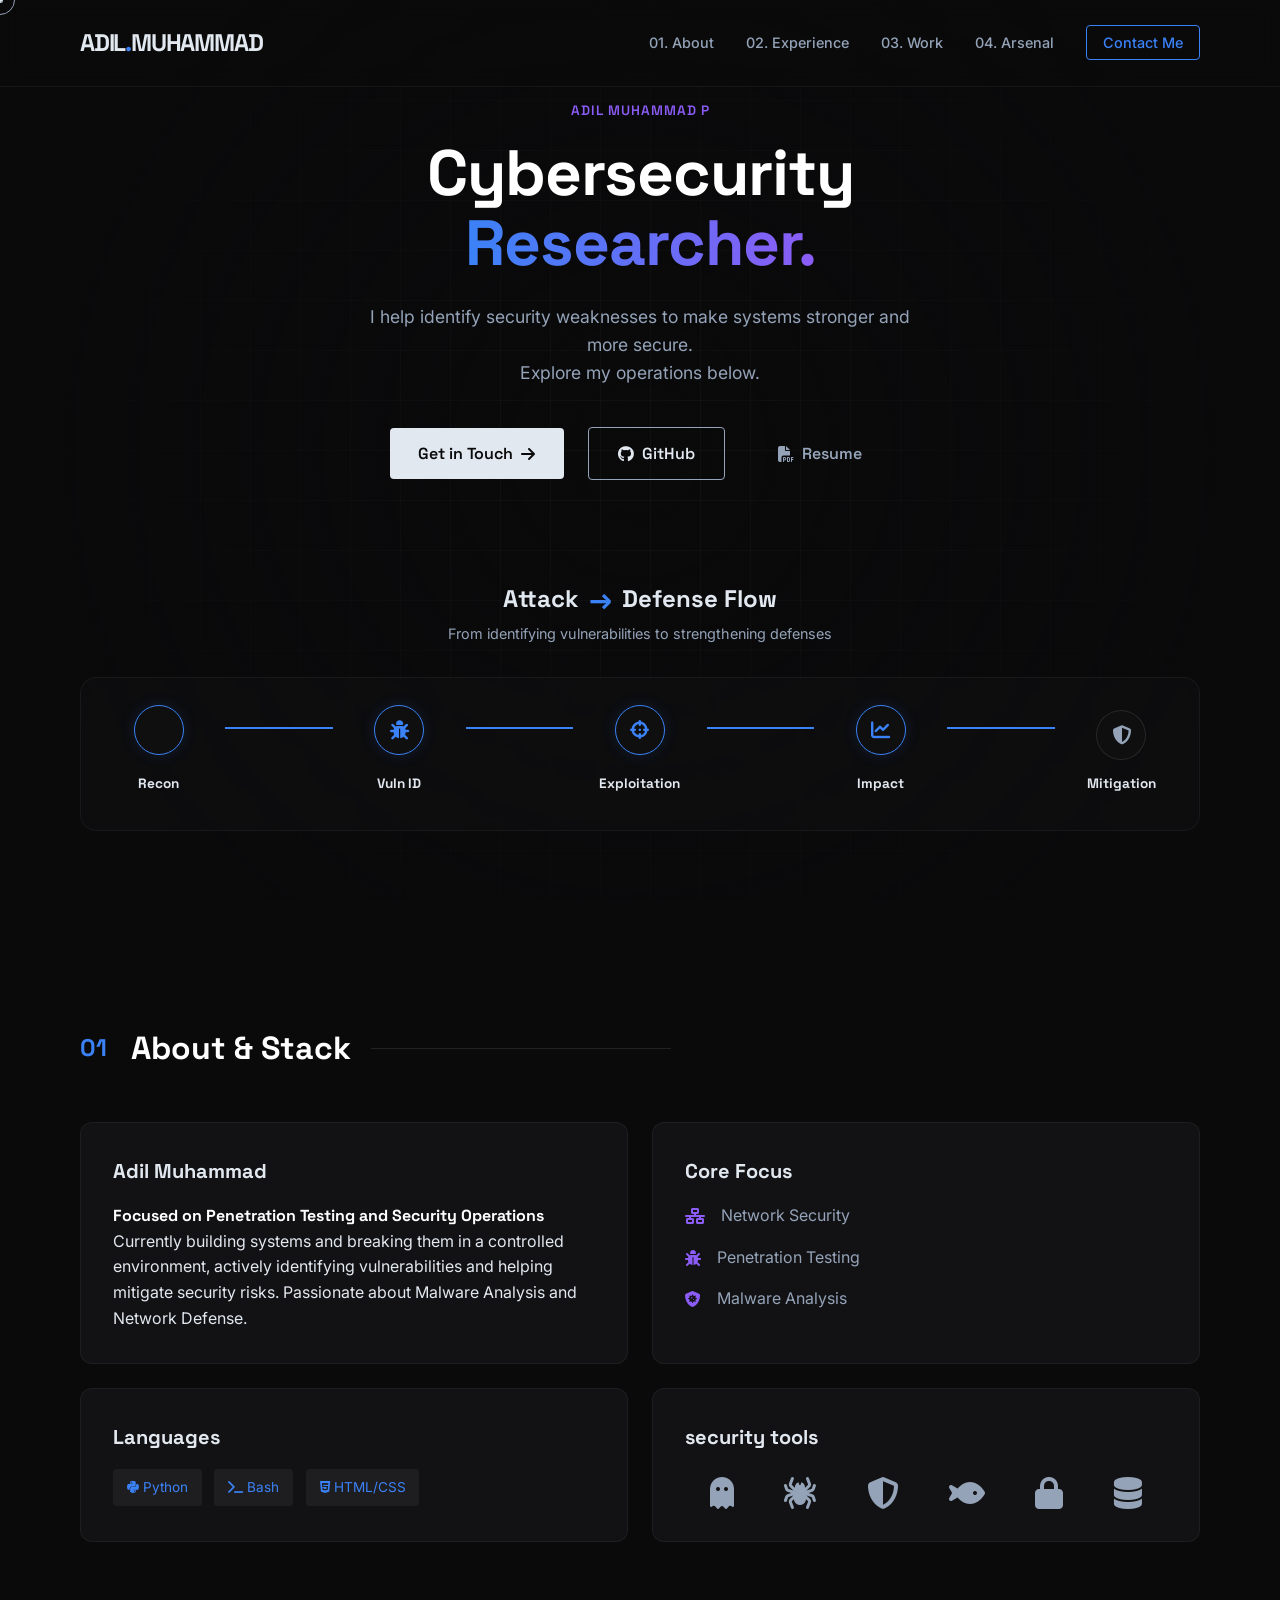
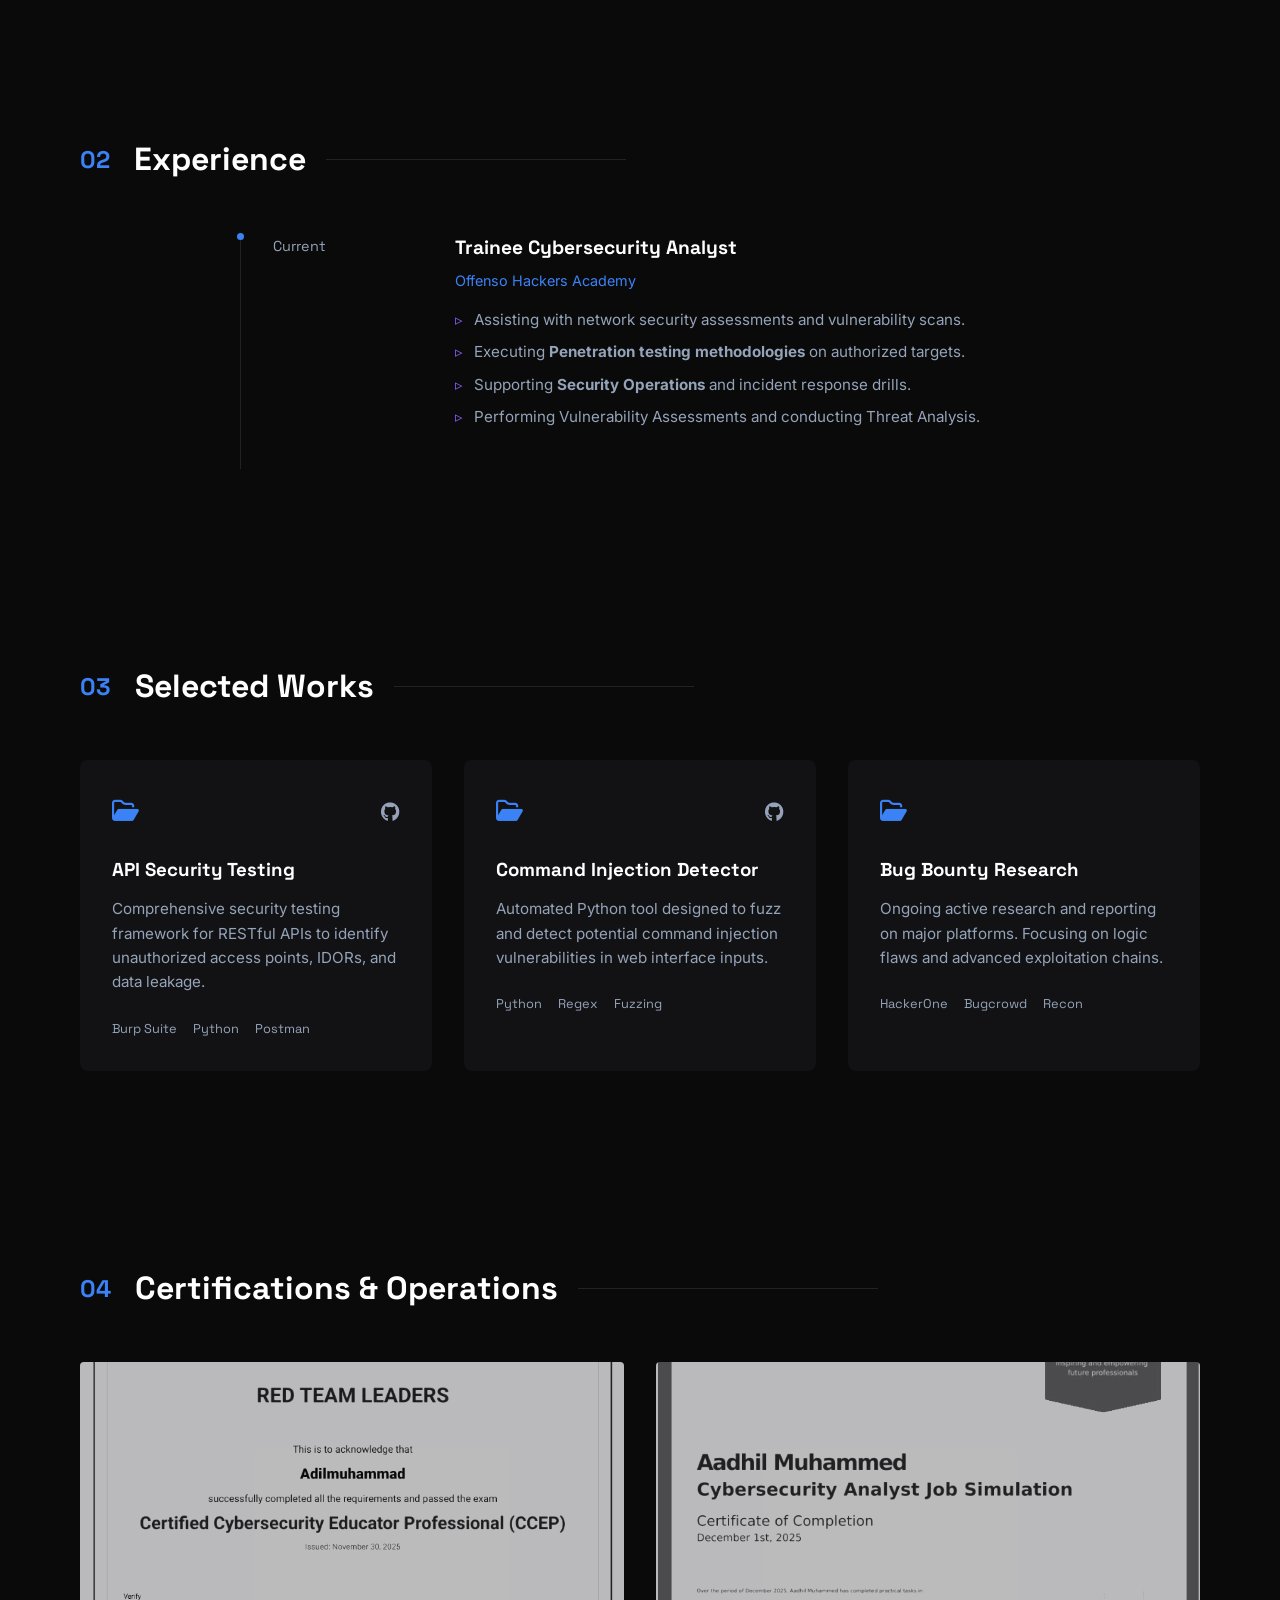
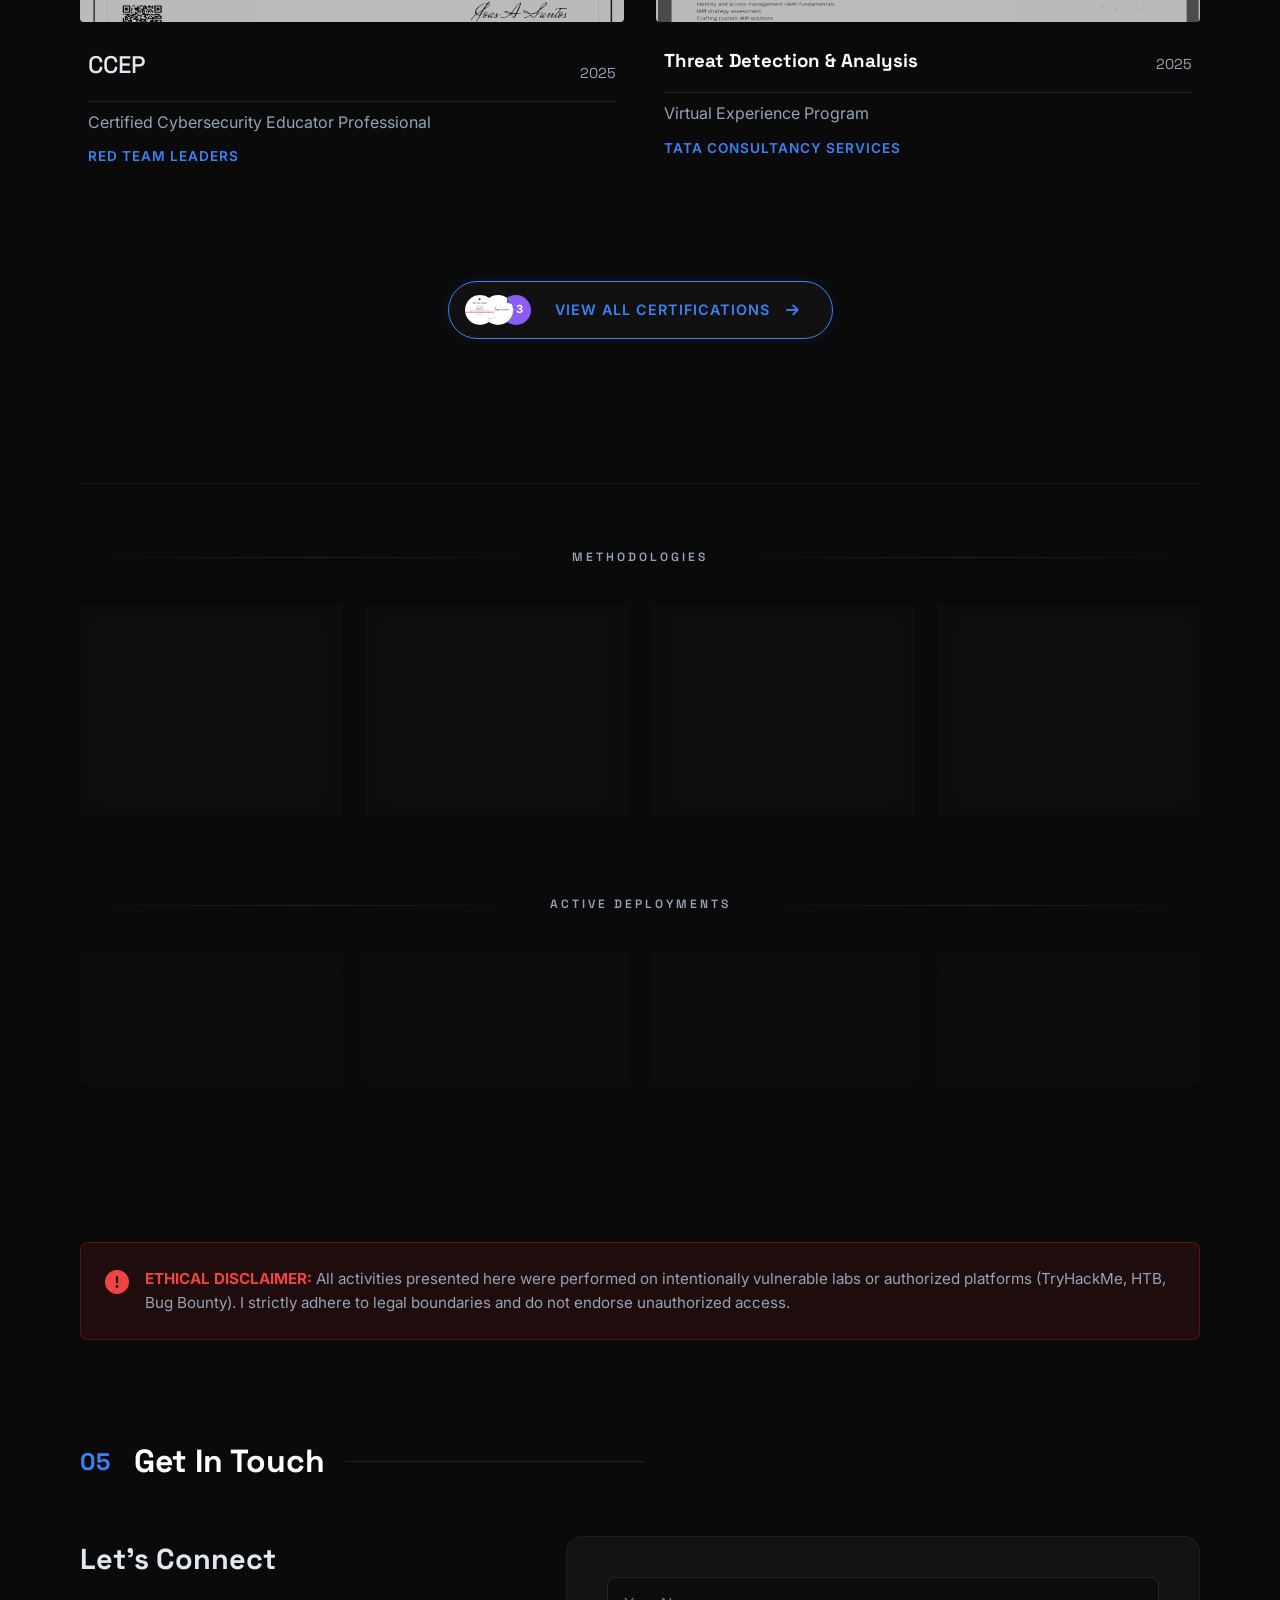
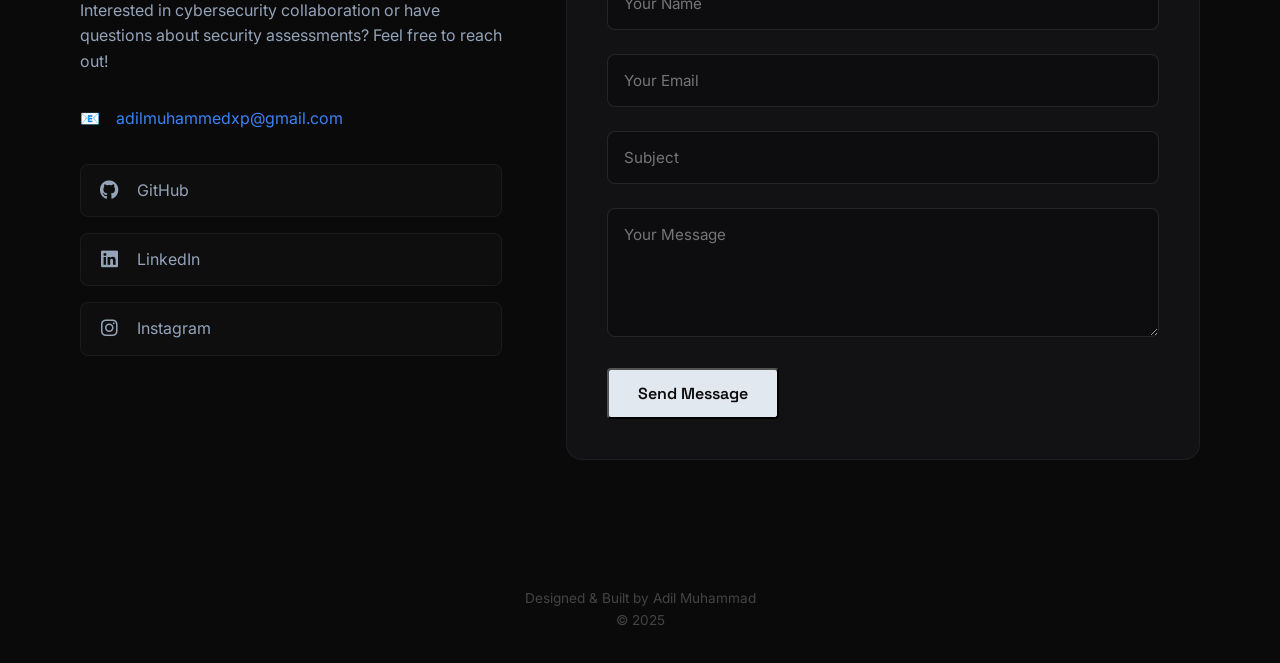
==== index.html @ 32e91048 "Add files via upload" ====
<!DOCTYPE html>
<html lang="en" class="scroll-smooth">

<head>
    <meta charset="UTF-8">
    <meta name="viewport" content="width=device-width, initial-scale=1.0">
    <title>Adil Muhammad | Security Operations</title>
    <meta name="description" content="Portfolio of Adil Muhammad - Cybersecurity Researcher & Penetration Tester">

    <!-- Fonts -->
    <link rel="preconnect" href="https://fonts.googleapis.com">
    <link rel="preconnect" href="https://fonts.gstatic.com" crossorigin>
    <link
        href="https://fonts.googleapis.com/css2?family=Inter:wght@300;400;500;600&family=Space+Grotesk:wght@400;500;600;700&display=swap"
        rel="stylesheet">
    <link rel="stylesheet" href="https://cdnjs.cloudflare.com/ajax/libs/font-awesome/6.4.0/css/all.min.css">

    <link rel="stylesheet" href="style.css">
</head>

<body>

    <!-- Custom Cursor -->
    <div class="cursor-dot" data-cursor-dot></div>
    <div class="cursor-outline" data-cursor-outline></div>

    <!-- Background Grid -->
    <div class="grid-bg"></div>
    <div class="vignette"></div>

    <!-- Navigation -->
    <nav class="navbar">
        <div class="container nav-container">
            <a href="#" class="logo">ADIL<span class="dot">.</span>MUHAMMAD</a>
            <div class="menu-toggle" id="mobile-menu">
                <span class="bar"></span>
                <span class="bar"></span>
            </div>
            <ul class="nav-menu">
                <li><a href="#about" class="nav-link">01. About</a></li>
                <li><a href="#experience" class="nav-link">02. Experience</a></li>
                <li><a href="#projects" class="nav-link">03. Work</a></li>
                <li><a href="#skills" class="nav-link">04. Arsenal</a></li>
                <li><a href="#contact" class="nav-link btn-contact">Contact Me</a></li>
            </ul>
        </div>
    </nav>

    <main>
        <!-- Hero Section -->
        <section id="hero" class="hero">
            <div class="container hero-container">
                <div class="hero-text fade-in-up">
                    <span class="accent-label">ADIL MUHAMMAD P</span>
                    <h1 class="glitch-header">Cybersecurity <br> <span class="text-gradient">Researcher.</span></h1>
                    <p class="hero-sub">
                        I help identify security weaknesses to make systems stronger and more secure. <br>
                        Explore my operations below.
                    </p>

                    <div class="cta-group">
                        <a href="#contact" class="btn btn-primary">
                            <span>Get in Touch</span>
                            <i class="fas fa-arrow-right"></i>
                        </a>
                        <a href="https://github.com/adilmhd-root" target="_blank" class="btn btn-secondary">
                            <i class="fab fa-github"></i>
                            <span>GitHub</span>
                        </a>
                        <a href="assets/Adil_Muhammad_Resume.pdf" download="Adil_Muhammad_Resume.pdf"
                            class="btn btn-ghost">
                            <i class="fas fa-file-pdf"></i>
                            <span>Resume</span>
                        </a>
                    </div>
                </div>

                <!-- Attack -> Defense Flow Visual -->
                <div class="flow-wrapper fade-in-up delay-1">
                    <div class="flow-header">
                        <h3>Attack <span class="accent-arrow">→</span> Defense Flow</h3>
                        <p>From identifying vulnerabilities to strengthening defenses</p>
                    </div>

                    <div class="attack-defense-flow">
                        <!-- Stage 1 -->
                        <div class="flow-stage" data-step="1">
                            <div class="flow-icon">
                                <i class="fas fa-radar"></i>
                            </div>
                            <div class="flow-content top">
                                <h4>Recon</h4>
                            </div>
                        </div>

                        <!-- Connector -->
                        <div class="flow-connector"></div>

                        <!-- Stage 2 -->
                        <div class="flow-stage" data-step="2">
                            <div class="flow-icon">
                                <i class="fas fa-bug"></i>
                            </div>
                            <div class="flow-content">
                                <h4>Vuln ID</h4>
                            </div>
                            <div class="flow-details">
                                <p>Mapping weaknesses & flaws</p>
                            </div>
                        </div>

                        <!-- Connector -->
                        <div class="flow-connector"></div>

                        <!-- Stage 3 -->
                        <div class="flow-stage" data-step="3">
                            <div class="flow-icon">
                                <i class="fas fa-crosshairs"></i>
                            </div>
                            <div class="flow-content top">
                                <h4>Exploitation</h4>
                            </div>
                        </div>

                        <!-- Connector -->
                        <div class="flow-connector"></div>

                        <!-- Stage 4 -->
                        <div class="flow-stage" data-step="4">
                            <div class="flow-icon">
                                <i class="fas fa-chart-line"></i>
                            </div>
                            <div class="flow-content">
                                <h4>Impact</h4>
                            </div>
                            <div class="flow-details">
                                <p>Assessing business severity</p>
                            </div>
                        </div>

                        <!-- Connector -->
                        <div class="flow-connector"></div>

                        <!-- Stage 5 -->
                        <div class="flow-stage defense-stage" data-step="5">
                            <div class="flow-icon">
                                <i class="fas fa-shield-alt"></i>
                            </div>
                            <div class="flow-content">
                                <h4>Mitigation</h4>
                            </div>
                            <div class="flow-details">
                                <p>Hardening & Patching</p>
                            </div>
                        </div>
                    </div>
                </div>
            </div>
        </section>

        <!-- Bento Grid About/Skills Hybrid -->
        <section id="about" class="section">
            <div class="container">
                <div class="section-header fade-in-up">
                    <span class="section-number">01</span>
                    <h2 class="section-title">About & Stack</h2>
                </div>

                <div class="bento-grid">
                    <!-- Profile Card -->
                    <div class="bento-card profile-card fade-in-up">
                        <h3>Adil Muhammad</h3>
                        <h4 class="big-heading">Focused on Penetration Testing and Security Operations</h4>
                        <p class="profile-text text-muted">
                            Currently building systems and breaking them in a controlled environment,
                            actively identifying vulnerabilities and helping mitigate security risks.
                            Passionate about Malware Analysis and Network Defense.
                        </p>
                    </div>

                    <!-- Core Focus -->
                    <div class="bento-card focus-card fade-in-up delay-1">
                        <h3>Core Focus</h3>
                        <div class="focus-list">
                            <div class="focus-item">
                                <i class="fas fa-network-wired"></i>
                                <span>Network Security</span>
                            </div>
                            <div class="focus-item">
                                <i class="fas fa-bug"></i>
                                <span>Penetration Testing</span>
                            </div>
                            <div class="focus-item">
                                <i class="fas fa-shield-virus"></i>
                                <span>Malware Analysis</span>
                            </div>
                        </div>
                    </div>

                    <!-- Tech Stack (Languages) -->
                    <div class="bento-card tech-card fade-in-up delay-2">
                        <h3>Languages</h3>
                        <div class="tag-cloud">
                            <span class="tag"><i class="fab fa-python"></i> Python</span>
                            <span class="tag"><i class="fas fa-terminal"></i> Bash</span>
                            <span class="tag"><i class="fab fa-html5"></i> HTML/CSS</span>
                        </div>
                    </div>

                    <!-- Tools (Badges) -->
                    <div class="bento-card tools-card fade-in-up delay-3">
                        <h3>security tools</h3>
                        <div class="tool-icons">
                            <i class="fas fa-ghost" title="Burp Suite"></i>
                            <i class="fas fa-spider" title="Nmap"></i>
                            <i class="fas fa-shield-alt" title="Nessus"></i>
                            <i class="fas fa-fish" title="Wireshark"></i>
                            <i class="fas fa-lock" title="John the Ripper"></i>
                            <i class="fas fa-database" title="SQLMap"></i>
                        </div>
                    </div>
                </div>
            </div>
        </section>

        <!-- Experience -->
        <section id="experience" class="section">
            <div class="container">
                <div class="section-header fade-in-up">
                    <span class="section-number">02</span>
                    <h2 class="section-title">Experience</h2>
                </div>

                <div class="experience-list">
                    <div class="exp-item fade-in-up">
                        <div class="exp-left">
                            <span class="exp-date">Current</span>
                        </div>
                        <div class="exp-content">
                            <h3>Trainee Cybersecurity Analyst</h3>
                            <span class="exp-company">Offenso Hackers Academy</span>
                            <ul class="exp-details">
                                <li>Assisting with network security assessments and vulnerability scans.</li>
                                <li>Executing <strong>Penetration testing methodologies</strong> on authorized targets.
                                </li>
                                <li>Supporting <strong>Security Operations</strong> and incident response drills.</li>
                                <li>Performing Vulnerability Assessments and conducting Threat Analysis.</li>
                            </ul>
                        </div>
                    </div>
                </div>
            </div>
        </section>

        <!-- Projects -->
        <section id="projects" class="section">
            <div class="container">
                <div class="section-header fade-in-up">
                    <span class="section-number">03</span>
                    <h2 class="section-title">Selected Works</h2>
                </div>

                <div class="project-grid">
                    <!-- Project 1 -->
                    <div class="project-card fade-in-up">
                        <div class="project-top">
                            <div class="folder-icon"><i class="far fa-folder-open"></i></div>
                            <div class="project-links">
                                <a href="https://github.com/adilmhd-root" target="_blank"><i
                                        class="fab fa-github"></i></a>
                            </div>
                        </div>
                        <h3>API Security Testing</h3>
                        <p>Comprehensive security testing framework for RESTful APIs to identify unauthorized access
                            points, IDORs, and data leakage.</p>
                        <div class="project-tags">
                            <span>Burp Suite</span>
                            <span>Python</span>
                            <span>Postman</span>
                        </div>
                    </div>

                    <!-- Project 2 -->
                    <div class="project-card fade-in-up delay-1">
                        <div class="project-top">
                            <div class="folder-icon"><i class="far fa-folder-open"></i></div>
                            <div class="project-links">
                                <a href="https://github.com/adilmhd-root" target="_blank"><i
                                        class="fab fa-github"></i></a>
                            </div>
                        </div>
                        <h3>Command Injection Detector</h3>
                        <p>Automated Python tool designed to fuzz and detect potential command injection vulnerabilities
                            in web interface inputs.</p>
                        <div class="project-tags">
                            <span>Python</span>
                            <span>Regex</span>
                            <span>Fuzzing</span>
                        </div>
                    </div>

                    <!-- Project 3 -->
                    <div class="project-card fade-in-up delay-2">
                        <div class="project-top">
                            <div class="folder-icon"><i class="far fa-folder-open"></i></div>
                        </div>
                        <h3>Bug Bounty Research</h3>
                        <p>Ongoing active research and reporting on major platforms. Focusing on logic flaws and
                            advanced exploitation chains.</p>
                        <div class="project-tags">
                            <span>HackerOne</span>
                            <span>Bugcrowd</span>
                            <span>Recon</span>
                        </div>
                    </div>
                </div>
            </div>
        </section>

        <!-- Combined Methodologies & Certs Section -->
        <!-- Modern Minimalist Intel Section -->
        <section id="skills" class="section">
            <div class="container">
                <div class="section-header fade-in-up">
                    <span class="section-number">04</span>
                    <h2 class="section-title">Certifications & Operations</h2>
                </div>

                <div class="intel-minimal">

                    <!-- Certification Gallery -->
                    <div class="cert-gallery">
                        <div class="cert-item fade-in-up">
                            <div class="cert-visual">
                                <img src="assets/certifications/ccep.jpg" alt="CCEP Certification">
                                <div class="cert-overlay"></div>
                            </div>
                            <div class="cert-info">
                                <div class="cert-header">
                                    <h3 class="cert-title">CCEP</h3>
                                    <span class="cert-year">2025</span>
                                </div>
                                <p class="cert-desc">Certified Cybersecurity Educator Professional</p>
                                <span class="cert-org">Red Team Leaders</span>
                            </div>
                        </div>

                        <div class="cert-item fade-in-up delay-1">
                            <div class="cert-visual">
                                <img src="assets/certifications/tcs-analyst.jpg" alt="TCS Analyst">
                                <div class="cert-overlay"></div>
                            </div>
                            <div class="cert-info">
                                <div class="cert-header">
                                    <h3 class="card-title">Threat Detection & Analysis</h3>
                                    <span class="cert-year">2025</span>
                                </div>
                                <p class="cert-desc">Virtual Experience Program</p>
                                <span class="cert-org">Tata Consultancy Services</span>
                            </div>
                        </div>
                    </div>

                    <!-- View All Certs Action -->
                    <div class="cert-action-row fade-in-up delay-1">
                        <a href="certifications.html" class="btn-highlight with-preview">
                            <div class="cert-stack-preview">
                                <img src="assets/certifications/ccep.jpg" alt="">
                                <img src="assets/certifications/tcs-analyst.jpg" alt="">
                                <div class="stack-more">+3</div>
                            </div>
                            <span>View All Certifications</span>
                            <i class="fas fa-arrow-right"></i>
                        </a>
                    </div>

                    <!-- Methodologies & Active Deployments - New Minimalist Design -->
                    <div class="methods-deployments-wrapper fade-in-up delay-2">
                        <!-- Frameworks Section -->
                        <div class="methodologies-section">
                            <div class="section-label">
                                <span class="label-line"></span>
                                <span class="label-text">METHODOLOGIES</span>
                                <span class="label-line"></span>
                            </div>
                            <div class="frameworks-grid">
                                <div class="framework-card" data-framework="owasp">
                                    <div class="framework-icon">
                                        <i class="fas fa-shield-alt"></i>
                                    </div>
                                    <div class="framework-content">
                                        <h4>OWASP Top 10</h4>
                                        <p>Security Standards</p>
                                    </div>
                                    <div class="framework-overlay"></div>
                                </div>
                                <div class="framework-card" data-framework="ptes">
                                    <div class="framework-icon">
                                        <i class="fas fa-clipboard-check"></i>
                                    </div>
                                    <div class="framework-content">
                                        <h4>PTES Standard</h4>
                                        <p>Testing Framework</p>
                                    </div>
                                    <div class="framework-overlay"></div>
                                </div>
                                <div class="framework-card" data-framework="mitre">
                                    <div class="framework-icon">
                                        <i class="fas fa-bullseye"></i>
                                    </div>
                                    <div class="framework-content">
                                        <h4>MITRE ATT&CK</h4>
                                        <p>Threat Modeling</p>
                                    </div>
                                    <div class="framework-overlay"></div>
                                </div>
                                <div class="framework-card" data-framework="nist">
                                    <div class="framework-icon">
                                        <i class="fas fa-cog"></i>
                                    </div>
                                    <div class="framework-content">
                                        <h4>NIST</h4>
                                        <p>Security Framework</p>
                                    </div>
                                    <div class="framework-overlay"></div>
                                </div>
                            </div>
                        </div>

                        <!-- Active Deployments Section -->
                        <div class="deployments-section">
                            <div class="section-label">
                                <span class="label-line"></span>
                                <span class="label-text">ACTIVE DEPLOYMENTS</span>
                                <span class="label-line"></span>
                            </div>
                            <div class="deployments-grid">
                                <a href="https://tryhackme.com/p/adilmuhammedxp" target="_blank" class="deployment-card"
                                    data-deployment="tryhackme">
                                    <div class="deployment-icon">
                                        <i class="fas fa-fire"></i>
                                    </div>
                                    <div class="deployment-info">
                                        <h4>TryHackMe</h4>
                                        <span class="deployment-status">Active</span>
                                    </div>
                                    <div class="deployment-glow"></div>
                                </a>
                                <a href="#" class="deployment-card" data-deployment="htb">
                                    <div class="deployment-icon">
                                        <i class="fas fa-cube"></i>
                                    </div>
                                    <div class="deployment-info">
                                        <h4>HackTheBox</h4>
                                        <span class="deployment-status">Active</span>
                                    </div>
                                    <div class="deployment-glow"></div>
                                </a>
                                <a href="#" class="deployment-card" data-deployment="portswigger">
                                    <div class="deployment-icon">
                                        <i class="fas fa-shield-virus"></i>
                                    </div>
                                    <div class="deployment-info">
                                        <h4>PortSwigger</h4>
                                        <span class="deployment-status">Active</span>
                                    </div>
                                    <div class="deployment-glow"></div>
                                </a>
                                <a href="#" class="deployment-card" data-deployment="vulnhub">
                                    <div class="deployment-icon">
                                        <i class="fas fa-server"></i>
                                    </div>
                                    <div class="deployment-info">
                                        <h4>VulnHub</h4>
                                        <span class="deployment-status">Active</span>
                                    </div>
                                    <div class="deployment-glow"></div>
                                </a>
                            </div>
                        </div>
                    </div>

                </div>
            </div>
        </section>

        <!-- Disclaimer -->
        <div class="container">
            <div class="disclaimer fade-in-up">
                <i class="fas fa-exclamation-circle"></i>
                <p><strong>ETHICAL DISCLAIMER:</strong> All activities presented here were performed on intentionally
                    vulnerable labs or authorized platforms (TryHackMe, HTB, Bug Bounty). I strictly adhere to legal
                    boundaries and do not endorse unauthorized access.</p>
            </div>
        </div>

        <!-- Contact -->
        <section id="contact" class="contact section">
            <div class="container">
                <div class="section-header fade-in-up">
                    <span class="section-number">05</span>
                    <h2 class="section-title">Get In Touch</h2>
                </div>

                <div class="contact-content fade-in-up">

                    <!-- Contact Info -->
                    <div class="contact-info">
                        <h3>Let's Connect</h3>
                        <p>
                            Interested in cybersecurity collaboration or have questions
                            about security assessments? Feel free to reach out!
                        </p>

                        <div class="contact-details">
                            <div class="contact-item">
                                <span class="contact-icon">📧</span>
                                <a href="mailto:adilmuhammedxp@gmail.com">
                                    adilmuhammedxp@gmail.com
                                </a>
                            </div>
                        </div>

                        <div class="social-links">
                            <a href="https://github.com/adilmhd-root" target="_blank" class="social-link">
                                <i class="fab fa-github"></i> GitHub
                            </a>
                            <a href="https://www.linkedin.com/in/adil-muhammad-738918295/" target="_blank"
                                class="social-link">
                                <i class="fab fa-linkedin"></i> LinkedIn
                            </a>
                            <a href="https://www.instagram.com/aadhil_.mhd/" target="_blank" class="social-link">
                                <i class="fab fa-instagram"></i> Instagram
                            </a>
                        </div>
                    </div>

                    <!-- Contact Form -->
                    <div class="contact-form-container">
                        <form class="contact-form">
                            <div class="form-group">
                                <input type="text" name="name" placeholder="Your Name" required>
                            </div>

                            <div class="form-group">
                                <input type="email" name="email" placeholder="Your Email" required>
                            </div>

                            <div class="form-group">
                                <input type="text" name="subject" placeholder="Subject" required>
                            </div>

                            <div class="form-group">
                                <textarea name="message" placeholder="Your Message" rows="5" required></textarea>
                            </div>

                            <button type="submit" class="btn btn-primary">
                                Send Message
                            </button>
                        </form>
                    </div>

                </div>
            </div>
        </section>

        <footer>
            <div class="container footer-content">
                <p>Designed & Built by Adil Muhammad</p>
                <p class="copyright">&copy; 2025</p>
            </div>
        </footer>
    </main>

    <script src="script.js"></script>
</body>

</html>
---- style.css ----
/* Google Fonts */
@import url('https://fonts.googleapis.com/css2?family=Inter:wght@300;400;500;600;700&family=Space+Grotesk:wght@400;500;600;700&display=swap');

:root {
    --bg-dark: #0a0a0b;
    --bg-card: #121214;
    --text-main: #e2e8f0;
    --text-muted: #94a3b8;
    --accent-primary: #3b82f6;
    /* Modern Blue */
    --accent-secondary: #8b5cf6;
    /* Violet */
    --accent-glow: rgba(59, 130, 246, 0.15);

    --font-sans: 'Inter', sans-serif;
    --font-heading: 'Space Grotesk', sans-serif;

    --transition: all 0.25s cubic-bezier(0.645, 0.045, 0.355, 1);
}

* {
    margin: 0;
    padding: 0;
    box-sizing: border-box;
}

html {
    scroll-behavior: smooth;
    font-size: 16px;
    background-color: var(--bg-dark);
    overflow-x: hidden;
    /* Added strict overflow control */
    width: 100%;
}

body {
    font-family: var(--font-sans);
    color: var(--text-main);
    line-height: 1.6;
    overflow-x: hidden;
    width: 100%;
    position: relative;
    cursor: none;
}

/* --- Custom Cursor --- */
.cursor-dot,
.cursor-outline {
    position: fixed;
    top: 0;
    left: 0;
    transform: translate(-50%, -50%);
    border-radius: 50%;
    z-index: 9999;
    pointer-events: none;
    /* Ensure cursor doesn't trigger scroll on edge */
    will-change: transform;
}

.cursor-dot {
    width: 5px;
    height: 5px;
    background-color: var(--text-main);
}

.cursor-outline {
    width: 30px;
    height: 30px;
    border: 1px solid var(--text-muted);
    transition: width 0.2s, height 0.2s, background-color 0.2s;
}

/* Hover State for Cursor */
body.hovering .cursor-outline {
    width: 50px;
    height: 50px;
    background-color: rgba(255, 255, 255, 0.1);
    border-color: transparent;
}

/* --- Background Grid --- */
.grid-bg {
    position: fixed;
    top: 0;
    left: 0;
    width: 100%;
    /* Changed from 100vw to prevent scrollbar shift */
    height: 100%;
    /* Changed from 100vh */
    z-index: -2;
    background-size: 50px 50px;
    background-image:
        linear-gradient(to right, rgba(255, 255, 255, 0.03) 1px, transparent 1px),
        linear-gradient(to bottom, rgba(255, 255, 255, 0.03) 1px, transparent 1px);
    pointer-events: none;
}

.vignette {
    position: fixed;
    top: 0;
    left: 0;
    width: 100%;
    /* Changed from 100vw */
    height: 100%;
    /* Changed from 100vh */
    z-index: -1;
    background: radial-gradient(circle at center, transparent 0%, var(--bg-dark) 80%);
    pointer-events: none;
}

/* --- Utility Classes --- */
.container {
    width: 90%;
    max-width: 1200px;
    margin: 0 auto;
    padding: 0 1rem;
}

.section {
    padding: 6rem 0;
}

h1,
h2,
h3,
h4 {
    font-family: var(--font-heading);
    color: #fff;
}

a {
    text-decoration: none;
    color: inherit;
    transition: var(--transition);
}

ul {
    list-style: none;
}

/* --- Navbar --- */
.navbar {
    position: fixed;
    top: 0;
    width: 100%;
    padding: 1.5rem 0;
    background: rgba(10, 10, 11, 0.8);
    backdrop-filter: blur(10px);
    z-index: 100;
    border-bottom: 1px solid rgba(255, 255, 255, 0.05);
}

.nav-container {
    display: flex;
    justify-content: space-between;
    align-items: center;
}

.logo {
    font-family: var(--font-heading);
    font-weight: 700;
    font-size: 1.5rem;
    letter-spacing: -0.05em;
}

.dot {
    color: var(--accent-primary);
}

.nav-menu {
    display: flex;
    gap: 2rem;
    align-items: center;
}

.nav-link {
    font-size: 0.9rem;
    font-weight: 500;
    color: var(--text-muted);
}

.nav-link:hover {
    color: var(--accent-primary);
}

.btn-contact {
    border: 1px solid var(--accent-primary);
    color: var(--accent-primary);
    padding: 0.5rem 1rem;
    border-radius: 4px;
    transition: var(--transition);
}

.btn-contact:hover {
    background: rgba(59, 130, 246, 0.1);
}

/* --- Hero Section & Layout Fixes --- */
.hero {
    min-height: auto;
    /* Remove 100vh constraint for better fit */
    padding-bottom: 4rem;
    padding-top: 100px;
    /* Offset for header */
}

.hero-container {
    display: flex;
    /* Changed from Grid to Flex Column */
    flex-direction: column;
    align-items: center;
    /* Center content */
    gap: 4rem;
}

.accent-label {
    font-size: 0.85rem;
    color: var(--accent-secondary);
    font-family: var(--font-heading);
    font-weight: 600;
    text-transform: uppercase;
    letter-spacing: 1px;
    margin-bottom: 1rem;
    display: block;
}

.hero h1 {
    font-size: 4rem;
    line-height: 1.1;
    margin-bottom: 1.5rem;
    letter-spacing: -1px;
    text-align: center;
}

.text-gradient {
    background: linear-gradient(90deg, var(--accent-primary), var(--accent-secondary));
    -webkit-background-clip: text;
    background-clip: text;
    /* Added standard property */
    -webkit-text-fill-color: transparent;
}

.hero-text {
    text-align: center;
    /* Center Align Text */
    max-width: 800px;
    padding: 0 1rem;
    /* Added padding to prevent text touching edges on small screens */
}

.hero-sub {
    font-size: 1.1rem;
    color: var(--text-muted);
    max-width: 600px;
    margin: 0 auto 2.5rem auto;
    /* Center Align Subtext */
    text-align: center;
    padding: 0 1rem;
}

.cta-group {
    display: flex;
    align-items: center;
    gap: 1.5rem;
    flex-wrap: wrap;
    justify-content: center;
}

.btn {
    display: inline-flex;
    align-items: center;
    gap: 0.5rem;
    padding: 0.8rem 1.8rem;
    border-radius: 4px;
    font-weight: 600;
    font-size: 1rem;
    cursor: pointer;
    font-family: var(--font-heading);
}

.btn-primary {
    background: var(--text-main);
    color: var(--bg-dark);
}

.btn-primary:hover {
    background: #fff;
    transform: translateY(-2px);
    box-shadow: 0 4px 15px rgba(255, 255, 255, 0.15);
}

.btn-secondary {
    border: 1px solid var(--text-muted);
    color: var(--text-main);
}

.btn-secondary:hover {
    border-color: var(--text-main);
    background: rgba(255, 255, 255, 0.05);
}

.btn-ghost {
    color: var(--text-muted);
}

.btn-ghost:hover {
    color: var(--text-main);
}

/* --- Attack/Defense Flow Visual --- */
.flow-wrapper {
    width: 100%;
    margin-top: 2rem;
    max-width: 100%;
    /* Changed from 100vw to 100% to avoid scrollbar width issues */
    overflow-x: clip;
    /* Modern clean cut without scrollbar */
    padding-bottom: 2rem;
    /* Give space for shadow/hover effects */
}

.flow-header {
    text-align: center;
    margin-bottom: 2rem;
}

.flow-header h3 {
    font-size: 1.5rem;
    color: var(--text-main);
    display: flex;
    align-items: center;
    justify-content: center;
    gap: 10px;
}

.accent-arrow {
    color: var(--accent-primary);
    font-size: 1.8rem;
}

.flow-header p {
    color: var(--text-muted);
    font-size: 0.9rem;
}

.attack-defense-flow {
    display: flex;
    justify-content: space-between;
    align-items: flex-start;
    /* Changed from center to align tops properly */
    padding: 1.5rem 1rem;
    /* Reduced padding */
    background: rgba(18, 18, 20, 0.4);
    border: 1px solid rgba(255, 255, 255, 0.05);
    border-radius: 16px;
    backdrop-filter: blur(5px);
    position: relative;
    width: 100%;
    /* overflow-x: auto; Removed auto scroll to force fit */
    flex-wrap: nowrap;
    /* Keep on one line for desktop */
}

.flow-stage {
    display: flex;
    flex-direction: column;
    align-items: center;
    text-align: center;
    position: relative;
    padding: 0.5rem;
    /* Reduced padding */
    cursor: pointer;
    transition: var(--transition);
    min-width: 0;
    /* Allow shrinking below content size */
    flex: 1 1 0px;
    /* Distribute space evenly and allow shrink */
    overflow: visible;
    /* Show tooltips/shadows */
}

.flow-icon {
    width: 50px;
    /* Slightly smaller */
    height: 50px;
    background: #0f0f10;
    border: 1px solid rgba(255, 255, 255, 0.1);
    border-radius: 50%;
    display: flex;
    align-items: center;
    justify-content: center;
    font-size: 1.2rem;
    color: var(--text-muted);
    margin-bottom: 0.8rem;
    transition: var(--transition);
    z-index: 2;
    position: relative;
    flex-shrink: 0;
    /* Don't squash icon */
}

.flow-content {
    width: 100%;
}

.flow-content h4 {
    font-size: 0.85rem;
    /* Smaller font for better fit */
    margin-bottom: 0.2rem;
    color: var(--text-main);
    white-space: nowrap;
    /* Try to keep one line */
    overflow: hidden;
    text-overflow: ellipsis;
    /* Handle overflow gracefully */
}

.flow-tag {
    font-size: 0.7rem;
    color: var(--accent-secondary);
    text-transform: uppercase;
    letter-spacing: 0.5px;
    font-weight: 600;
    display: block;
}

.flow-details {
    position: absolute;
    top: 100%;
    /* Place directly below */
    left: 50%;
    transform: translateX(-50%);
    width: 160px;
    /* Slightly constrained width */
    background: #1a1a1f;
    padding: 0.8rem;
    border-radius: 8px;
    border: 1px solid rgba(255, 255, 255, 0.1);
    opacity: 0;
    pointer-events: none;
    transition: var(--transition);
    z-index: 10;
    box-shadow: 0 10px 20px rgba(0, 0, 0, 0.5);
    margin-top: 10px;
}

.flow-details p {
    font-size: 0.75rem;
    color: var(--text-muted);
}

/* Animations & States */
.flow-stage:hover .flow-icon,
.flow-stage.active .flow-icon {
    border-color: var(--accent-primary);
    color: var(--accent-primary);
    box-shadow: 0 0 15px var(--accent-glow);
    transform: translateY(-5px);
}

.flow-stage.defense-stage:hover .flow-icon,
.flow-stage.defense-stage.active .flow-icon {
    border-color: #22c55e;
    color: #22c55e;
    box-shadow: 0 0 15px rgba(34, 197, 94, 0.3);
}

.flow-stage:hover .flow-details {
    opacity: 1;
    transform: translateX(-50%) translateY(0);
}

/* Connectors */
.flow-connector {
    flex-grow: 1;
    height: 2px;
    background: #222;
    margin: 0 5px;
    /* Reduced margins */
    align-self: flex-start;
    /* Move line higher? */
    margin-top: 25px;
    /* Align with center of 50px icon (25px) */
    position: relative;
    overflow: hidden;
    min-width: 10px;
    /* Allow shrinking but keep VISIBLE */
    flex-shrink: 1;
}

.flow-connector::after {
    content: '';
    position: absolute;
    top: 0;
    left: -100%;
    width: 100%;
    height: 100%;
    background: var(--accent-primary);
    transition: left 0.5s ease;
}

.flow-connector.active::after {
    left: 0;
}

/* Mobile Responsive Flow */
@media (max-width: 900px) {
    .attack-defense-flow {
        flex-direction: column;
        align-items: flex-start;
        padding: 1.5rem;
    }

    .flow-stage {
        flex-direction: row;
        align-items: center;
        text-align: left;
        width: 100%;
        margin-bottom: 0;
        padding: 1rem 0;
        min-width: unset;
        /* Reset min-width constraints */
        flex: unset;
    }

    .flow-icon {
        margin-bottom: 0;
        margin-right: 1.5rem;
        width: 50px;
        height: 50px;
        font-size: 1.2rem;
    }

    .flow-content {
        width: auto;
    }

    .flow-content h4 {
        white-space: normal;
        /* Allow wrap on mobile */
        overflow: visible;
    }

    .flow-details {
        position: static;
        opacity: 1;
        width: auto;
        transform: none;
        background: transparent;
        border: none;
        box-shadow: none;
        padding: 0;
        margin-top: 0.5rem;
        pointer-events: auto;
    }

    .flow-details p {
        display: block;
        /* Show always on mobile */
        margin-top: 5px;
    }

    .flow-connector {
        width: 2px;
        height: 30px;
        margin: 0;
        margin-left: 25px;
        /* Center with 50px icon */
        margin-top: -10px;
        /* Pull up to connect */
        margin-bottom: -10px;
        /* Pull down */
        align-self: flex-start;
        min-width: unset;
    }

    .flow-connector::after {
        top: -100%;
        left: 0;
        width: 100%;
        height: 100%;
        transition: top 0.5s ease;
    }

    .flow-connector.active::after {
        top: 0;
    }
}


/* --- Section Headers --- */
.section-header {
    display: flex;
    align-items: center;
    gap: 1.5rem;
    margin-bottom: 3rem;
}

.section-number {
    font-family: var(--font-heading);
    font-size: 1.5rem;
    color: var(--accent-primary);
    font-weight: 700;
}

.section-title {
    font-size: 2rem;
    position: relative;
    width: 100%;
    display: flex;
    align-items: center;
    white-space: nowrap;
}

.section-title::after {
    content: '';
    display: block;
    height: 1px;
    width: 200px;
    /* fixed width line */
    background: #222;
    margin-left: 20px;
    width: 100%;
    max-width: 300px;
}

/* --- Bento Grid --- */
.bento-grid {
    display: grid;
    grid-template-columns: repeat(4, 1fr);
    grid-template-rows: auto auto;
    gap: 1.5rem;
}

.bento-card {
    background: var(--bg-card);
    border: 1px solid rgba(255, 255, 255, 0.05);
    border-radius: 12px;
    padding: 2rem;
    transition: var(--transition);
    position: relative;
    overflow: hidden;
}

.bento-card:hover {
    border-color: rgba(255, 255, 255, 0.1);
    transform: translateY(-5px);
}

.profile-card {
    grid-column: span 2;
}

.focus-card {
    grid-column: span 2;
}

.tech-card {
    grid-column: span 2;
}

.tools-card {
    grid-column: span 2;
}

.bento-card h3 {
    margin-bottom: 1rem;
    color: var(--text-main);
    font-size: 1.25rem;
}

.role {
    color: var(--accent-primary);
    margin-bottom: 1rem;
    font-weight: 500;
}

.bio {
    font-size: 0.95rem;
    color: var(--text-muted);
}

.focus-list {
    display: flex;
    flex-direction: column;
    gap: 1rem;
}

.focus-item {
    display: flex;
    align-items: center;
    gap: 1rem;
    color: var(--text-muted);
}

.focus-item i {
    color: var(--accent-secondary);
}

.tag-cloud {
    display: flex;
    flex-wrap: wrap;
    gap: 0.8rem;
}

.tag {
    background: rgba(255, 255, 255, 0.05);
    padding: 0.4rem 0.8rem;
    border-radius: 4px;
    font-size: 0.85rem;
    color: var(--accent-primary);
    border: 1px solid transparent;
}

.tools-card .tool-icons {
    display: flex;
    justify-content: space-around;
    font-size: 2rem;
    color: var(--text-muted);
    margin-top: 1.5rem;
}

.tool-icons i:hover {
    color: var(--accent-primary);
    transition: 0.3s;
}

/* --- Experience --- */
.experience-list {
    max-width: 800px;
    margin: 0 auto;
}

.exp-item {
    display: grid;
    grid-template-columns: 150px 1fr;
    gap: 2rem;
    padding-bottom: 2rem;
    border-left: 1px solid rgba(255, 255, 255, 0.1);
    padding-left: 2rem;
    position: relative;
}

.exp-item::before {
    content: '';
    position: absolute;
    left: -4px;
    top: 0;
    width: 7px;
    height: 7px;
    border-radius: 50%;
    background: var(--accent-primary);
}

.exp-date {
    font-family: var(--font-heading);
    color: var(--text-muted);
    font-size: 0.9rem;
}

.exp-content h3 {
    font-size: 1.2rem;
    margin-bottom: 0.3rem;
}

.exp-company {
    color: var(--accent-primary);
    font-size: 0.9rem;
    margin-bottom: 1rem;
    display: block;
}

.exp-details li {
    margin-bottom: 0.5rem;
    font-size: 0.95rem;
    color: var(--text-muted);
    padding-left: 1.2rem;
    position: relative;
}

.exp-details li::before {
    content: '▹';
    position: absolute;
    left: 0;
    color: var(--accent-secondary);
}

/* --- Projects --- */
.project-grid {
    display: grid;
    grid-template-columns: repeat(auto-fill, minmax(300px, 1fr));
    gap: 2rem;
}

.project-card {
    background: var(--bg-card);
    padding: 2rem;
    border-radius: 8px;
    transition: var(--transition);
    cursor: pointer;
}

.project-card:hover {
    transform: translateY(-7px);
    background: #1a1a1f;
}

.project-top {
    display: flex;
    justify-content: space-between;
    margin-bottom: 1.5rem;
    font-size: 1.5rem;
}

.folder-icon {
    color: var(--accent-primary);
}

.project-links a {
    font-size: 1.2rem;
    color: var(--text-muted);
}

.project-links a:hover {
    color: var(--accent-primary);
}

.project-card h3 {
    margin-bottom: 0.8rem;
    transition: var(--transition);
}

.project-card:hover h3 {
    color: var(--accent-primary);
}

.project-card p {
    color: var(--text-muted);
    font-size: 0.95rem;
    margin-bottom: 1.5rem;
}

.project-tags {
    display: flex;
    gap: 1rem;
    font-size: 0.8rem;
    font-family: var(--font-heading);
    color: var(--text-muted);
}

/* --- Intel: Modern Minimalist --- */
.intel-minimal {
    display: flex;
    flex-direction: column;
    gap: 4rem;
}

/* Cert Gallery */
.cert-gallery {
    display: grid;
    grid-template-columns: repeat(auto-fit, minmax(400px, 1fr));
    gap: 2rem;
}

.cert-item {
    display: flex;
    flex-direction: column;
    gap: 1.5rem;
    transition: var(--transition);
}

.cert-visual {
    width: 100%;
    height: 260px;
    border-radius: 4px;
    overflow: hidden;
    position: relative;
    background: #1a1a1f;
}

.cert-visual img {
    width: 100%;
    height: 100%;
    object-fit: cover;
    filter: grayscale(100%) contrast(1.2);
    transition: all 0.5s ease;
    opacity: 0.7;
}

.cert-item:hover .cert-visual img {
    filter: grayscale(0%) contrast(1);
    transform: scale(1.03);
    opacity: 1;
}

.cert-info {
    padding: 0 0.5rem;
}

.cert-header {
    display: flex;
    justify-content: space-between;
    align-items: flex-end;
    margin-bottom: 0.5rem;
    border-bottom: 1px solid rgba(255, 255, 255, 0.1);
    padding-bottom: 1rem;
}

.cert-title {
    font-size: 1.5rem;
    font-weight: 500;
    color: var(--text-main);
}

.cert-year {
    font-family: var(--font-heading);
    font-size: 0.9rem;
    color: var(--text-muted);
}

.cert-desc {
    color: var(--text-muted);
    font-size: 1rem;
    margin-bottom: 0.5rem;
}

.cert-org {
    font-size: 0.85rem;
    text-transform: uppercase;
    letter-spacing: 1px;
    color: var(--accent-primary);
    font-weight: 600;
}

/* --- Methodologies & Active Deployments - New Minimalist Design --- */
.methods-deployments-wrapper {
    display: flex;
    flex-direction: column;
    gap: 5rem;
    padding-top: 4rem;
    border-top: 1px solid rgba(255, 255, 255, 0.05);
    margin-top: 3rem;
}

/* Section Label */
.section-label {
    display: flex;
    align-items: center;
    gap: 1.5rem;
    margin-bottom: 2.5rem;
}

.label-line {
    flex: 1;
    height: 1px;
    background: linear-gradient(90deg, transparent, rgba(255, 255, 255, 0.1), transparent);
}

.label-text {
    font-size: 0.75rem;
    text-transform: uppercase;
    letter-spacing: 3px;
    color: var(--text-muted);
    font-weight: 600;
    font-family: var(--font-heading);
    white-space: nowrap;
}

/* Methodologies Section */
.methodologies-section {
    width: 100%;
}

.frameworks-grid {
    display: grid;
    grid-template-columns: repeat(auto-fit, minmax(240px, 1fr));
    gap: 1.5rem;
}

.framework-card {
    position: relative;
    background: rgba(18, 18, 20, 0.6);
    border: 1px solid rgba(255, 255, 255, 0.05);
    border-radius: 12px;
    padding: 2rem;
    display: flex;
    flex-direction: column;
    align-items: center;
    text-align: center;
    gap: 1rem;
    overflow: hidden;
    cursor: pointer;
    transition: all 0.4s cubic-bezier(0.175, 0.885, 0.32, 1.275);
    backdrop-filter: blur(10px);
    animation: float 6s ease-in-out infinite;
}

.framework-card:nth-child(1) {
    animation-delay: 0s;
}

.framework-card:nth-child(2) {
    animation-delay: 1.5s;
}

.framework-card:nth-child(3) {
    animation-delay: 3s;
}

.framework-card:nth-child(4) {
    animation-delay: 4.5s;
}

.framework-card::before {
    content: '';
    position: absolute;
    top: 0;
    left: 0;
    right: 0;
    bottom: 0;
    background: linear-gradient(135deg, rgba(59, 130, 246, 0.05) 0%, rgba(139, 92, 246, 0.05) 100%);
    opacity: 0;
    transition: opacity 0.4s ease;
    z-index: 0;
}

.framework-card:hover::before {
    opacity: 1;
}

.framework-overlay {
    position: absolute;
    top: -50%;
    left: -50%;
    width: 200%;
    height: 200%;
    background: radial-gradient(circle, rgba(59, 130, 246, 0.1) 0%, transparent 70%);
    opacity: 0;
    transition: opacity 0.6s ease;
    z-index: 1;
}

.framework-card:hover .framework-overlay {
    opacity: 1;
    animation: pulse 2s ease-in-out infinite;
}

.framework-icon {
    position: relative;
    z-index: 2;
    width: 64px;
    height: 64px;
    border-radius: 16px;
    background: rgba(255, 255, 255, 0.03);
    border: 1px solid rgba(255, 255, 255, 0.08);
    display: flex;
    align-items: center;
    justify-content: center;
    font-size: 1.8rem;
    color: var(--accent-primary);
    transition: all 0.4s cubic-bezier(0.175, 0.885, 0.32, 1.275);
    margin-bottom: 0.5rem;
}

.framework-card:hover .framework-icon {
    transform: translateY(-8px) scale(1.05);
    border-color: var(--accent-primary);
    box-shadow: 0 10px 30px rgba(59, 130, 246, 0.3);
    background: rgba(59, 130, 246, 0.1);
}

.framework-content {
    position: relative;
    z-index: 2;
}

.framework-content h4 {
    font-size: 1.1rem;
    font-weight: 600;
    color: var(--text-main);
    margin-bottom: 0.3rem;
    transition: color 0.3s ease;
}

.framework-card:hover .framework-content h4 {
    color: var(--accent-primary);
}

.framework-content p {
    font-size: 0.85rem;
    color: var(--text-muted);
    font-weight: 400;
}

.framework-card:hover {
    transform: translateY(-6px) !important;
    border-color: rgba(255, 255, 255, 0.15);
    box-shadow: 0 20px 40px rgba(0, 0, 0, 0.3);
    animation: none;
}

/* Subtle floating animation */
@keyframes float {

    0%,
    100% {
        transform: translateY(0px);
    }

    50% {
        transform: translateY(-10px);
    }
}

/* Deployments Section */
.deployments-section {
    width: 100%;
}

.deployments-grid {
    display: grid;
    grid-template-columns: repeat(auto-fit, minmax(200px, 1fr));
    gap: 1.5rem;
}

.deployment-card {
    position: relative;
    background: rgba(18, 18, 20, 0.4);
    border: 1px solid rgba(255, 255, 255, 0.05);
    border-radius: 16px;
    padding: 2rem;
    display: flex;
    align-items: center;
    gap: 1.5rem;
    overflow: hidden;
    text-decoration: none;
    transition: all 0.5s cubic-bezier(0.175, 0.885, 0.32, 1.275);
    backdrop-filter: blur(10px);
    animation: float 8s ease-in-out infinite;
}

.deployment-card:nth-child(1) {
    animation-delay: 0s;
}

.deployment-card:nth-child(2) {
    animation-delay: 2s;
}

.deployment-card:nth-child(3) {
    animation-delay: 4s;
}

.deployment-card:nth-child(4) {
    animation-delay: 6s;
}

.deployment-card::after {
    content: '';
    position: absolute;
    top: 0;
    left: -100%;
    width: 100%;
    height: 100%;
    background: linear-gradient(90deg, transparent, rgba(255, 255, 255, 0.05), transparent);
    transition: left 0.6s ease;
}

.deployment-card:hover::after {
    left: 100%;
}

.deployment-glow {
    position: absolute;
    top: 50%;
    left: 50%;
    width: 0;
    height: 0;
    border-radius: 50%;
    background: radial-gradient(circle, rgba(59, 130, 246, 0.2) 0%, transparent 70%);
    transform: translate(-50%, -50%);
    transition: width 0.6s ease, height 0.6s ease;
    z-index: 0;
}

.deployment-card:hover .deployment-glow {
    width: 300px;
    height: 300px;
}

.deployment-icon {
    position: relative;
    z-index: 2;
    width: 56px;
    height: 56px;
    border-radius: 12px;
    background: rgba(59, 130, 246, 0.1);
    border: 1px solid rgba(59, 130, 246, 0.2);
    display: flex;
    align-items: center;
    justify-content: center;
    font-size: 1.5rem;
    color: var(--accent-primary);
    transition: all 0.4s cubic-bezier(0.175, 0.885, 0.32, 1.275);
    flex-shrink: 0;
}

.deployment-card:hover .deployment-icon {
    transform: rotate(5deg) scale(1.1);
    background: rgba(59, 130, 246, 0.2);
    box-shadow: 0 8px 24px rgba(59, 130, 246, 0.4);
}

.deployment-info {
    position: relative;
    z-index: 2;
    flex: 1;
}

.deployment-info h4 {
    font-size: 1rem;
    font-weight: 600;
    color: var(--text-main);
    margin-bottom: 0.4rem;
    transition: color 0.3s ease;
}

.deployment-card:hover .deployment-info h4 {
    color: var(--accent-primary);
}

.deployment-status {
    display: inline-block;
    font-size: 0.75rem;
    padding: 0.25rem 0.75rem;
    border-radius: 12px;
    background: rgba(34, 197, 94, 0.15);
    color: #22c55e;
    font-weight: 600;
    text-transform: uppercase;
    letter-spacing: 0.5px;
    border: 1px solid rgba(34, 197, 94, 0.3);
    transition: all 0.3s ease;
}

.deployment-card:hover .deployment-status {
    background: rgba(34, 197, 94, 0.25);
    box-shadow: 0 0 15px rgba(34, 197, 94, 0.3);
    transform: scale(1.05);
}

.deployment-card:hover {
    transform: translateY(-8px) translateX(4px) !important;
    border-color: rgba(59, 130, 246, 0.3);
    box-shadow: 0 20px 50px rgba(0, 0, 0, 0.4);
    animation: none;
}

/* Animations */
@keyframes pulse {

    0%,
    100% {
        transform: scale(1);
        opacity: 0.6;
    }

    50% {
        transform: scale(1.1);
        opacity: 0.8;
    }
}

/* Staggered Animation for Cards */
.frameworks-grid .framework-card:nth-child(1) {
    animation-delay: 0.1s;
}

.frameworks-grid .framework-card:nth-child(2) {
    animation-delay: 0.2s;
}

.frameworks-grid .framework-card:nth-child(3) {
    animation-delay: 0.3s;
}

.frameworks-grid .framework-card:nth-child(4) {
    animation-delay: 0.4s;
}

.deployments-grid .deployment-card:nth-child(1) {
    animation-delay: 0.1s;
}

.deployments-grid .deployment-card:nth-child(2) {
    animation-delay: 0.2s;
}

.deployments-grid .deployment-card:nth-child(3) {
    animation-delay: 0.3s;
}

.deployments-grid .deployment-card:nth-child(4) {
    animation-delay: 0.4s;
}

/* Mobile Responsive */
@media (max-width: 900px) {
    .methods-deployments-wrapper {
        gap: 4rem;
    }

    .frameworks-grid,
    .deployments-grid {
        grid-template-columns: 1fr;
    }

    .deployment-card {
        flex-direction: column;
        text-align: center;
        padding: 1.5rem;
    }

    .deployment-info {
        text-align: center;
    }

    .label-line {
        flex: 0.5;
    }
}


/* Mobile Minimal */
@media (max-width: 900px) {
    .cert-gallery {
        grid-template-columns: 1fr;
    }

    .ops-bar {
        flex-direction: column-reverse;
        /* Stack Labs then Methods or vice versa */
        gap: 3rem;
    }

    .ops-divider {
        display: none;
    }

    .emblem-grid {
        justify-content: center;
    }

    .cert-visual {
        height: 220px;
    }
}

/* Restoring Contact Sub */
.contact-sub {
    color: var(--text-muted);
    font-size: 1.2rem;
    margin-bottom: 3rem;
    max-width: 600px;
    margin-left: auto;
    margin-right: auto;
}

.contact-actions {
    display: flex;
    flex-direction: column;
    align-items: center;
    gap: 2rem;
}

.btn-lg {
    padding: 1rem 3rem;
    font-size: 1.2rem;
}

.social-links {
    display: flex;
    gap: 2rem;
    font-size: 1.5rem;
}

.social-links a:hover {
    color: var(--accent-primary);
    transform: translateY(-3px);
}

/* --- Contact Section (Redesigned) --- */
.contact-content {
    display: grid;
    grid-template-columns: 1fr 1.5fr;
    gap: 4rem;
    align-items: start;
    margin-top: 2rem;
}

.contact-info h3 {
    font-size: 1.8rem;
    margin-bottom: 1rem;
    color: var(--text-main);
}

.contact-info p {
    color: var(--text-muted);
    line-height: 1.6;
    margin-bottom: 2rem;
    font-size: 1rem;
}

.contact-item {
    display: flex;
    align-items: center;
    gap: 1rem;
    margin-bottom: 2rem;
    font-size: 1rem;
}

.contact-item a {
    color: var(--accent-primary);
    text-decoration: none;
    transition: var(--transition);
}

.contact-item a:hover {
    text-decoration: underline;
}

.social-links {
    display: flex;
    flex-direction: column;
    gap: 1rem;
}

.social-link {
    display: flex;
    align-items: center;
    gap: 1rem;
    color: var(--text-muted);
    font-size: 1rem;
    padding: 0.8rem 1rem;
    border: 1px solid rgba(255, 255, 255, 0.05);
    border-radius: 8px;
    background: rgba(255, 255, 255, 0.02);
    transition: var(--transition);
}

.social-link i {
    font-size: 1.2rem;
    width: 24px;
    text-align: center;
}

.social-link:hover {
    background: rgba(255, 255, 255, 0.05);
    border-color: var(--accent-primary);
    color: var(--text-main);
    transform: translateX(5px);
}

/* Contact Form */
.contact-form-container {
    background: var(--bg-card);
    padding: 2.5rem;
    border-radius: 16px;
    border: 1px solid rgba(255, 255, 255, 0.05);
}

.form-group {
    margin-bottom: 1.5rem;
}

.contact-form input,
.contact-form textarea {
    width: 100%;
    padding: 1rem;
    background: rgba(10, 10, 12, 0.6);
    border: 1px solid rgba(255, 255, 255, 0.1);
    border-radius: 8px;
    color: var(--text-main);
    font-family: var(--font-body);
    font-size: 0.95rem;
    transition: var(--transition);
}

.contact-form textarea {
    resize: vertical;
}

.contact-form input:focus,
.contact-form textarea:focus {
    outline: none;
    border-color: var(--accent-primary);
    background: rgba(10, 10, 12, 0.8);
    box-shadow: 0 0 15px rgba(59, 130, 246, 0.1);
}

/* Mobile Responsive */
@media (max-width: 900px) {
    .contact-content {
        grid-template-columns: 1fr;
        gap: 3rem;
    }

    .contact-form-container {
        padding: 1.5rem;
    }
}

footer {
    padding: 2rem 0;
    text-align: center;
    font-size: 0.85rem;
    color: #444;
}

/* --- Mobile / Responsive --- */
.menu-toggle {
    display: none;
    cursor: pointer;
}

.bar {
    display: block;
    width: 25px;
    height: 2px;
    margin: 6px auto;
    background: #fff;
    transition: 0.3s;
}

@media (max-width: 1024px) {
    .bento-grid {
        grid-template-columns: 1fr;
    }

    .profile-card,
    .focus-card,
    .tech-card,
    .tools-card {
        grid-column: auto;
    }

    .intel-grid {
        grid-template-columns: 1fr;
    }
}

@media (max-width: 768px) {

    .nav-menu {
        position: fixed;
        left: -100%;
        top: 70px;
        flex-direction: column;
        background: var(--bg-dark);
        width: 100%;
        height: 100vh;
        padding-top: 2rem;
        transition: 0.3s;
    }

    .nav-menu.active {
        left: 0;
    }

    .menu-toggle {
        display: block;
    }

    .exp-item {
        grid-template-columns: 1fr;
        padding-left: 0;
        border-left: none;
    }

    .exp-item::before {
        display: none;
    }

    .big-heading {
        font-size: 2.2rem;
    }
}

/* Mobile Responsive Flow */
@media (max-width: 900px) {
    .attack-defense-flow {
        flex-direction: column;
        align-items: flex-start;
        padding: 1.5rem;
    }

    .flow-stage {
        flex-direction: row;
        align-items: center;
        text-align: left;
        width: 100%;
        margin-bottom: 0;
        padding: 1rem 0;
    }

    .flow-icon {
        margin-bottom: 0;
        margin-right: 1.5rem;
        width: 50px;
        height: 50px;
        font-size: 1.2rem;
    }

    .flow-details {
        position: static;
        opacity: 1;
        width: auto;
        transform: none;
        background: transparent;
        border: none;
        box-shadow: none;
        padding: 0;
        margin-top: 0.5rem;
        pointer-events: auto;
    }

    .flow-content {
        flex-grow: 1;
    }

    .flow-details p {
        display: block;
        /* Show always on mobile */
        margin-top: 5px;
    }

    .flow-connector {
        width: 2px;
        height: 30px;
        margin: 0;
        margin-left: 25px;
        /* Center with 50px icon */
        margin-top: -10px;
        /* Pull up to connect */
        margin-bottom: -10px;
        /* Pull down */
        align-self: flex-start;
    }

    .flow-connector::after {
        top: -100%;
        left: 0;
        width: 100%;
        height: 100%;
        transition: top 0.5s ease;
    }

    .flow-connector.active::after {
        top: 0;
    }
}

/* Animations Classes */
.fade-in-up {
    opacity: 0;
    transform: translateY(20px);
    transition: opacity 0.8s ease-out, transform 0.8s ease-out;
}

.fade-in-up.visible {
    opacity: 1;
    transform: translateY(0);
}

.delay-1 {
    transition-delay: 0.1s;
}

.delay-2 {
    transition-delay: 0.2s;
}

.delay-3 {
    transition-delay: 0.3s;
}

/* --- Buttons & Actions --- */
.cert-action-row {
    display: flex;
    justify-content: center;
    margin-top: 3rem;
    margin-bottom: 2rem;
}

.btn-highlight {
    display: inline-flex;
    align-items: center;
    gap: 1rem;
    padding: 0.8rem 2rem 0.8rem 1rem;
    /* Adjusted padding for preview */
    background: rgba(255, 255, 255, 0.03);
    border: 1px solid var(--accent-primary);
    border-radius: 50px;
    color: var(--accent-primary);
    font-size: 0.9rem;
    font-weight: 600;
    text-transform: uppercase;
    letter-spacing: 1px;
    text-decoration: none;
    transition: all 0.3s ease;
    box-shadow: 0 0 15px rgba(59, 130, 246, 0.1);
    position: relative;
    overflow: hidden;
}

.btn-highlight:hover {
    background: var(--accent-primary);
    color: #fff;
    box-shadow: 0 0 30px rgba(59, 130, 246, 0.4);
    transform: translateY(-3px);
}

/* Cert Preview Stack */
.cert-stack-preview {
    display: flex;
    align-items: center;
    margin-right: 0.5rem;
}

.cert-stack-preview img,
.stack-more {
    width: 30px;
    height: 30px;
    border-radius: 50%;
    object-fit: cover;
    border: 2px solid var(--bg-body);
    /* Creates separation */
    margin-left: -12px;
    position: relative;
    z-index: 1;
    background: #2a2a2a;
    transition: transform 0.3s ease;
}

.cert-stack-preview img:first-child {
    margin-left: 0;
    z-index: 3;
}

.cert-stack-preview img:nth-child(2) {
    z-index: 2;
}

.stack-more {
    z-index: 1;
    background: var(--accent-secondary);
    color: #fff;
    font-size: 0.7rem;
    display: flex;
    align-items: center;
    justify-content: center;
    font-weight: 700;
}

.btn-highlight:hover .cert-stack-preview img,
.btn-highlight:hover .stack-more {
    border-color: var(--accent-primary);
}

/* --- Certifications Page Specifics --- */
.cert-page-header {
    text-align: center;
    padding: 8rem 0 4rem;
}

.cert-page-grid {
    display: grid;
    grid-template-columns: repeat(auto-fill, minmax(300px, 1fr));
    gap: 2rem;
    padding-bottom: 6rem;
}

.cert-full-card {
    background: var(--bg-card);
    border: 1px solid rgba(255, 255, 255, 0.05);
    border-radius: 12px;
    overflow: hidden;
    transition: var(--transition);
    display: flex;
    flex-direction: column;
}

.cert-full-card:hover {
    transform: translateY(-5px);
    border-color: rgba(255, 255, 255, 0.2);
    box-shadow: 0 10px 30px rgba(0, 0, 0, 0.3);
}

.cert-full-image {
    width: 100%;
    height: 200px;
    overflow: hidden;
    border-bottom: 1px solid rgba(255, 255, 255, 0.05);
}

.cert-full-image img {
    width: 100%;
    height: 100%;
    object-fit: cover;
    transition: transform 0.5s ease;
    filter: grayscale(100%);
}

.cert-full-card:hover .cert-full-image img {
    transform: scale(1.05);
    filter: grayscale(0%);
}

.cert-full-info {
    padding: 1.5rem;
    flex: 1;
    display: flex;
    flex-direction: column;
    justify-content: space-between;
}

.cert-full-info h3 {
    font-size: 1.1rem;
    color: var(--text-main);
    margin-bottom: 0.5rem;
    line-height: 1.4;
}

.cert-issuer {
    display: flex;
    align-items: center;
    gap: 0.5rem;
    color: var(--accent-secondary);
    font-size: 0.85rem;
    font-weight: 500;
}

.cert-meta {
    margin-top: 1rem;
    padding-top: 1rem;
    border-top: 1px solid rgba(255, 255, 255, 0.05);
    font-size: 0.8rem;
    color: var(--text-muted);
}

.last-updated {
    font-size: 0.85rem;
    color: var(--accent-primary);
    margin-top: 1rem;
    font-family: var(--font-heading);
    letter-spacing: 0.5px;
}

/* --- Disclaimer --- */
.disclaimer {
    display: flex;
    align-items: flex-start;
    gap: 1rem;
    padding: 1.5rem;
    background: rgba(220, 38, 38, 0.1);
    border: 1px solid rgba(220, 38, 38, 0.3);
    border-radius: 8px;
    margin-top: 4rem;
}

.disclaimer i {
    font-size: 1.5rem;
    color: #ef4444;
    margin-top: 0.2rem;
}

.disclaimer p {
    font-size: 0.95rem;
    line-height: 1.6;
    color: var(--text-muted);
}

.disclaimer strong {
    color: #ef4444;
    font-weight: 700;
}
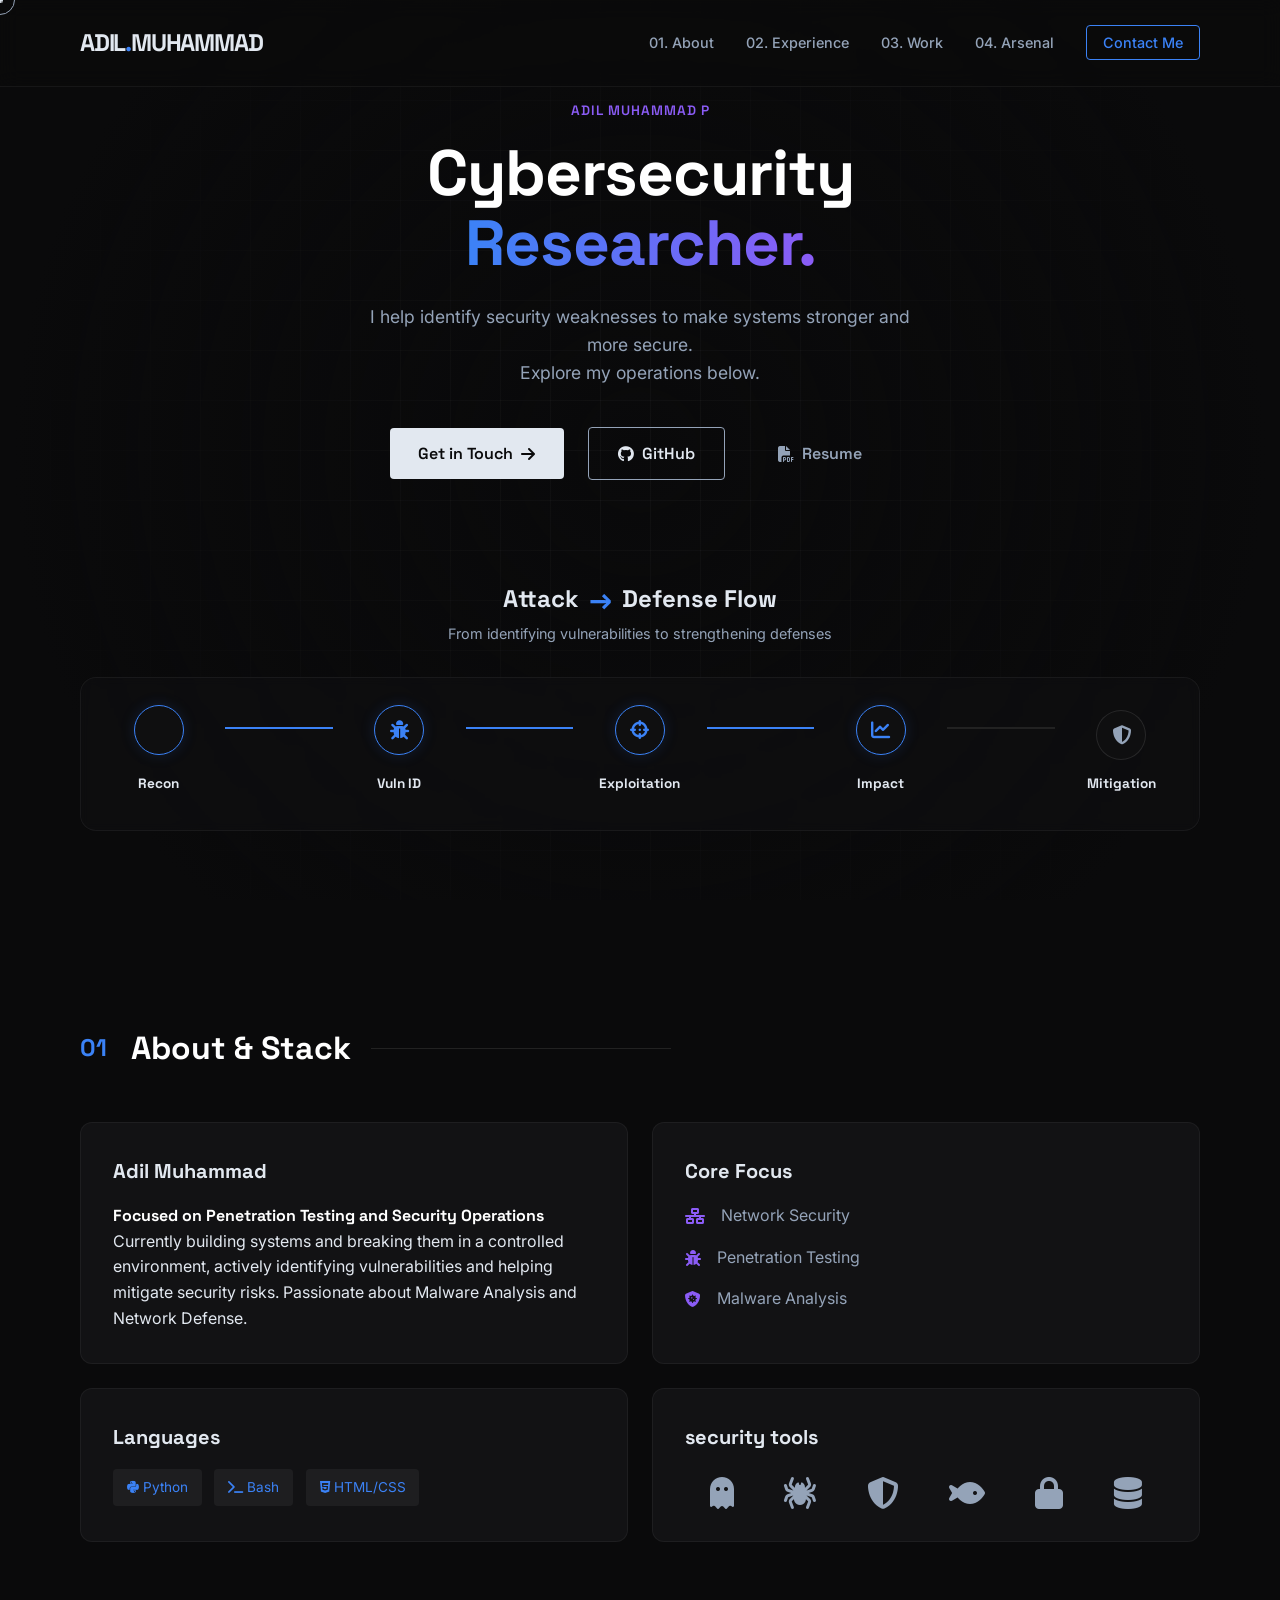
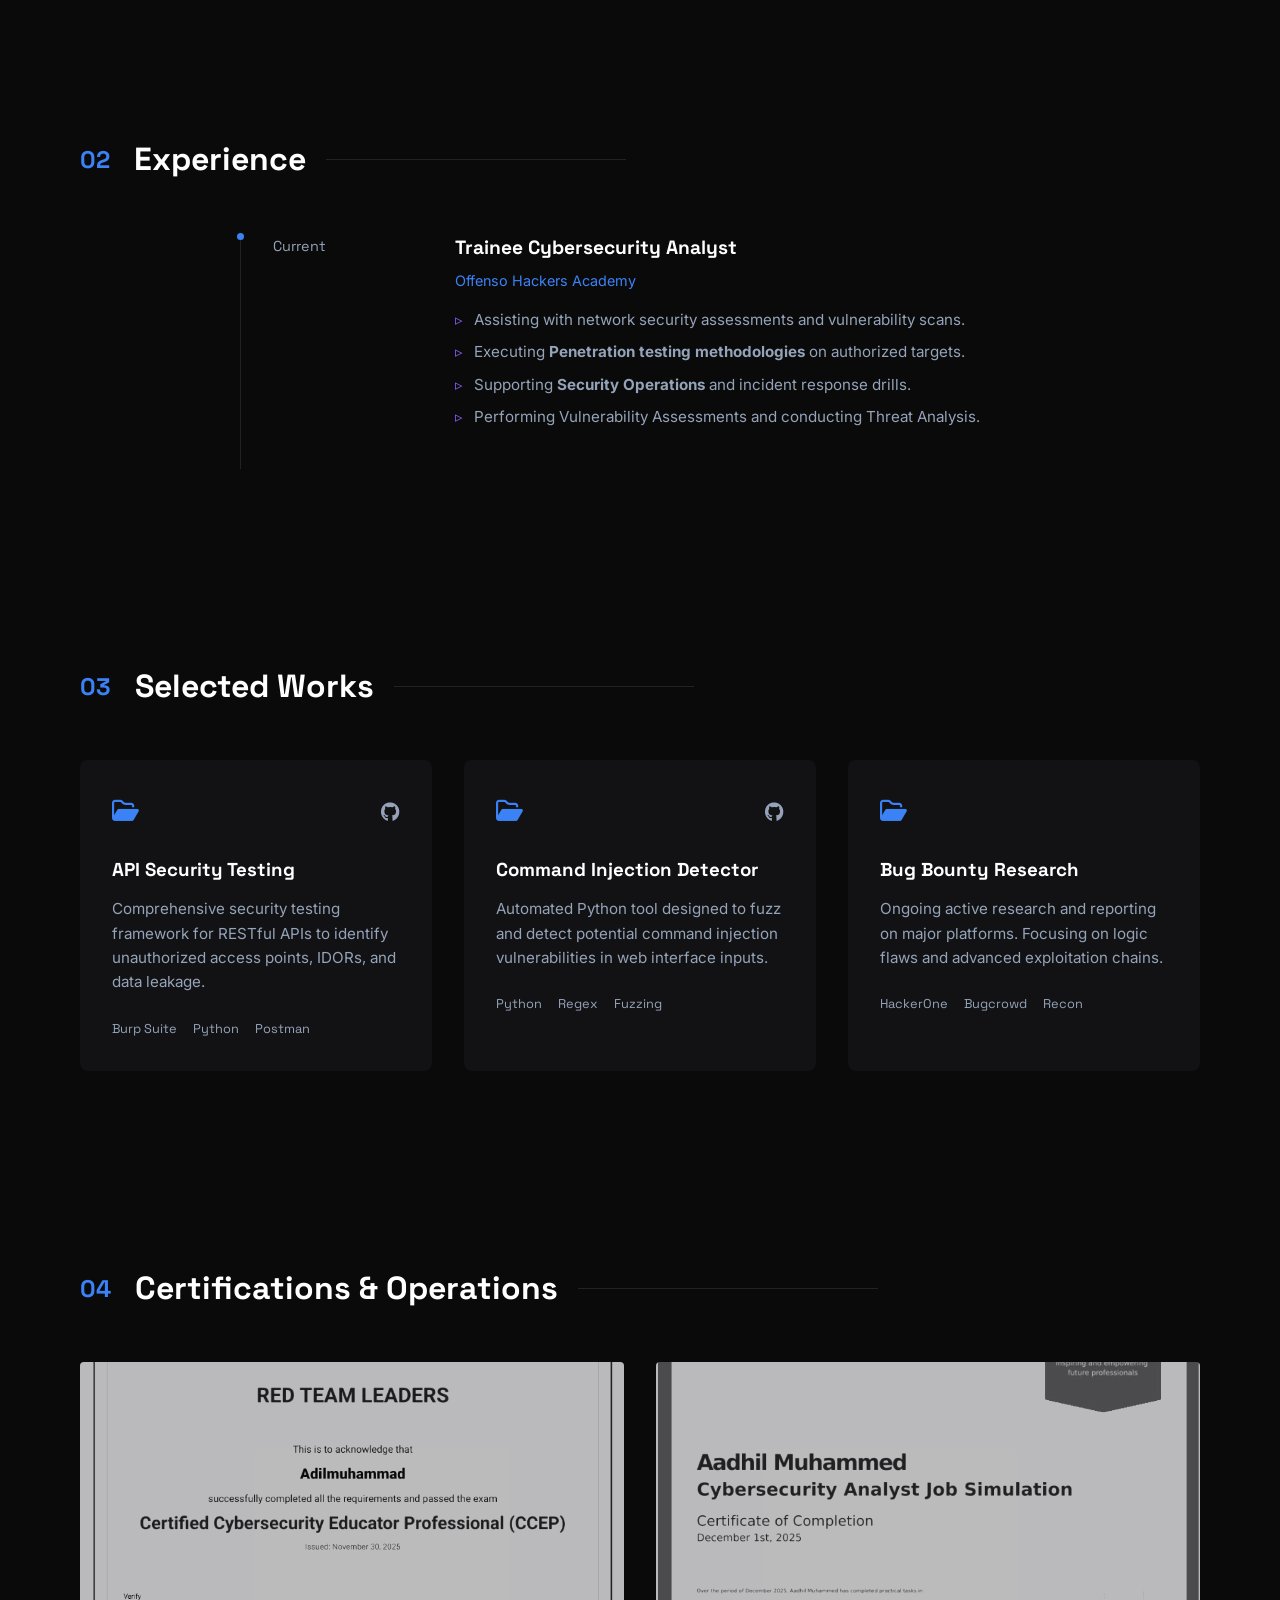
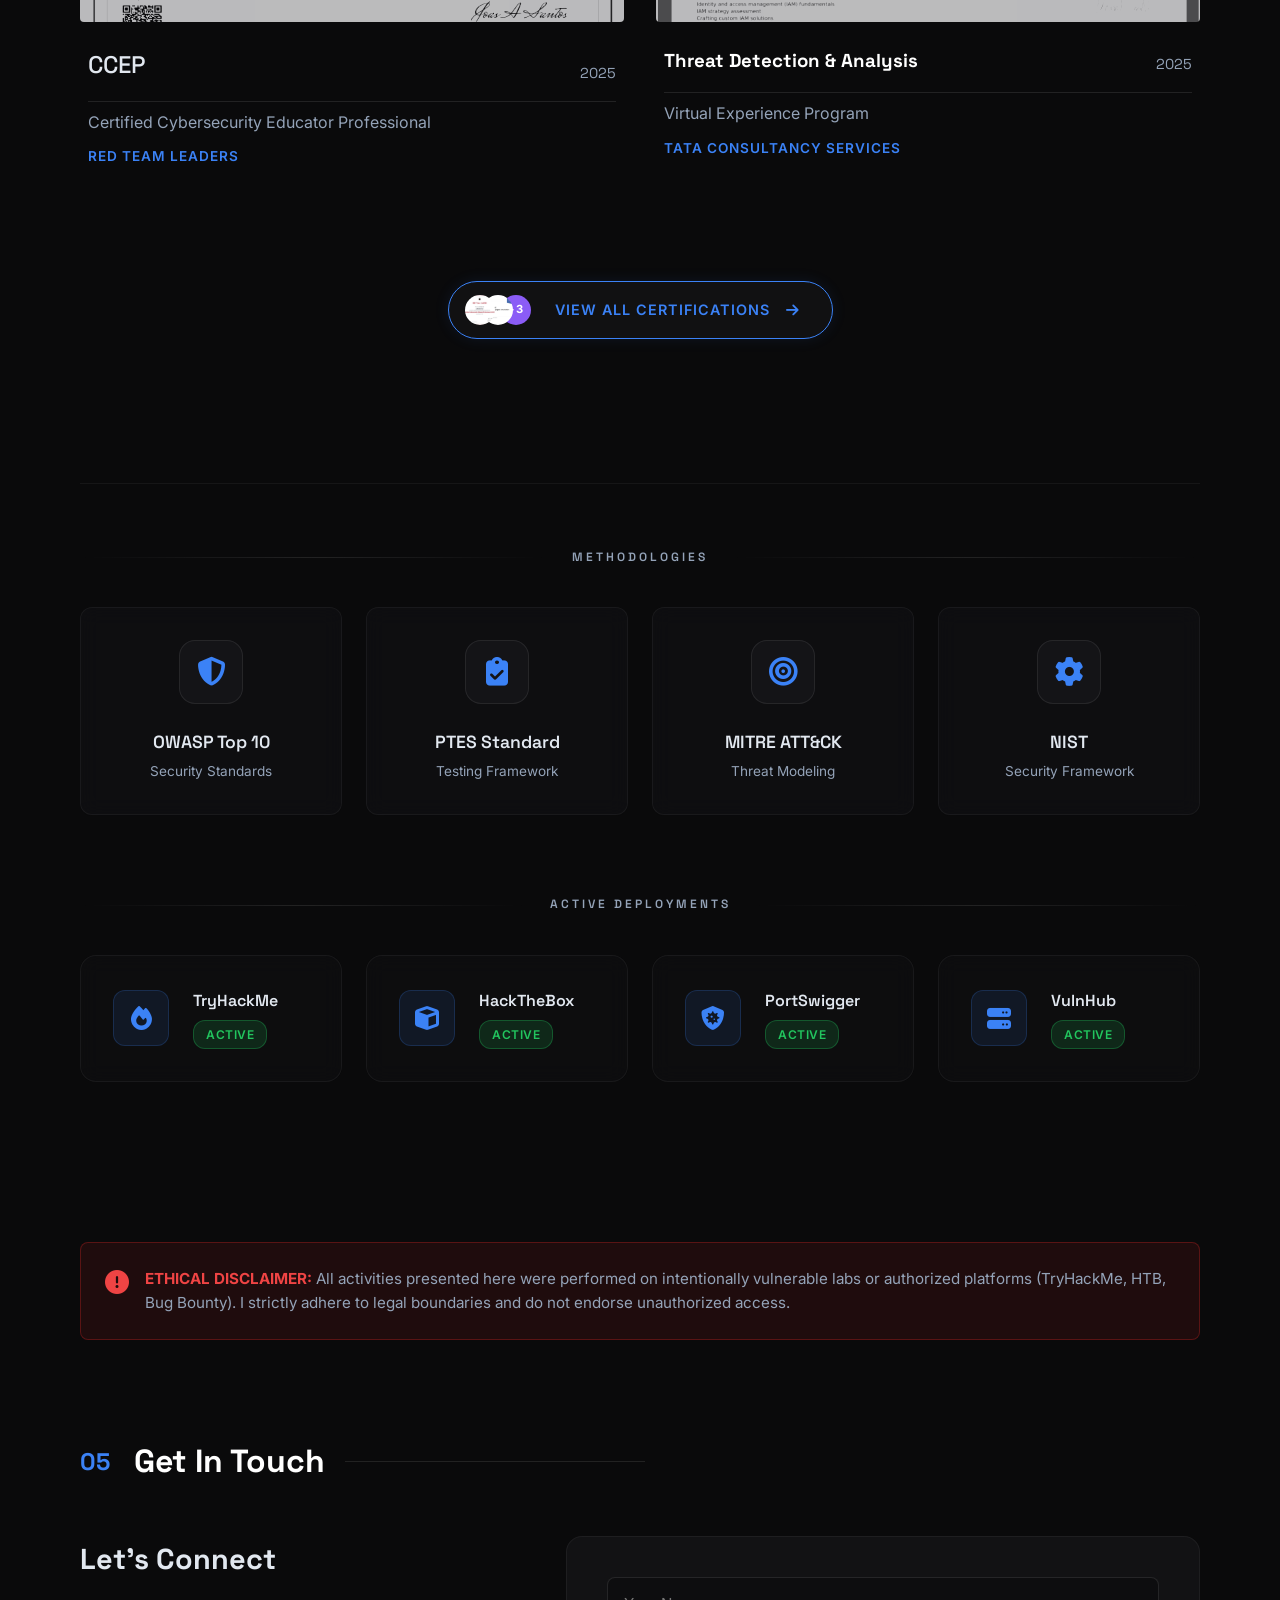
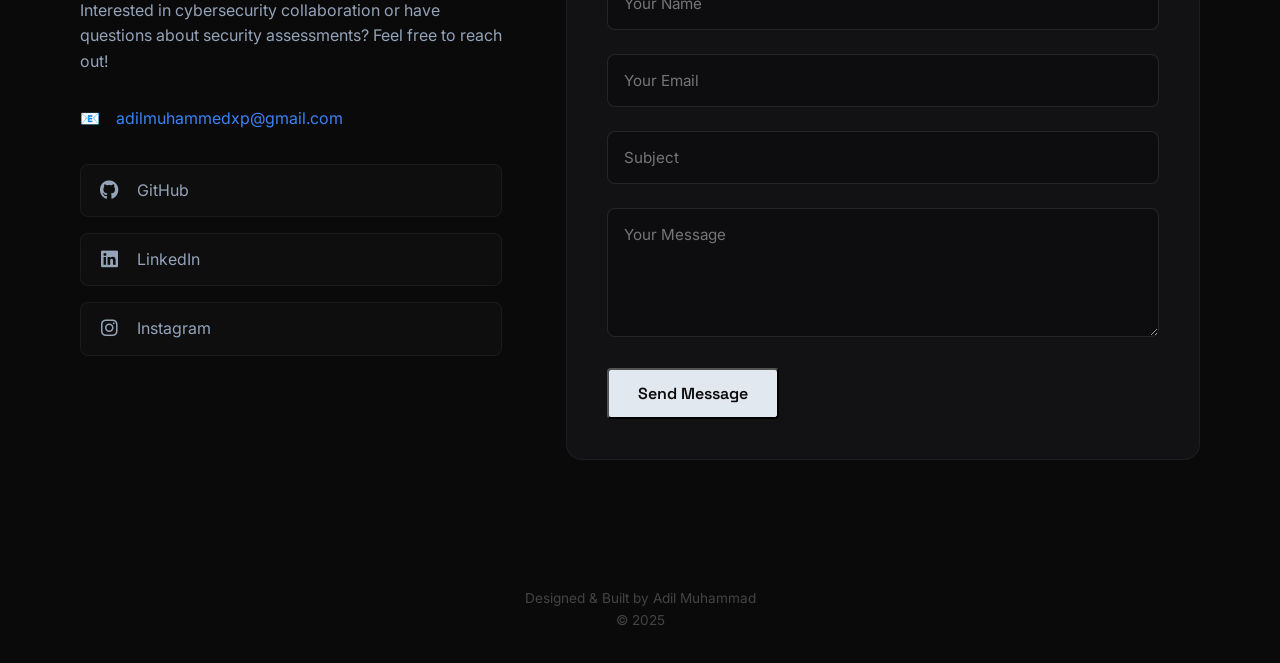
==== commit 8deddc6d: "Update print statement from 'Hello' to 'Goodbye'" ====
--- a/index.html
+++ b/index.html
@@ -575,4 +575,4 @@
     <script src="script.js"></script>
 </body>
 
-</html>+</html>
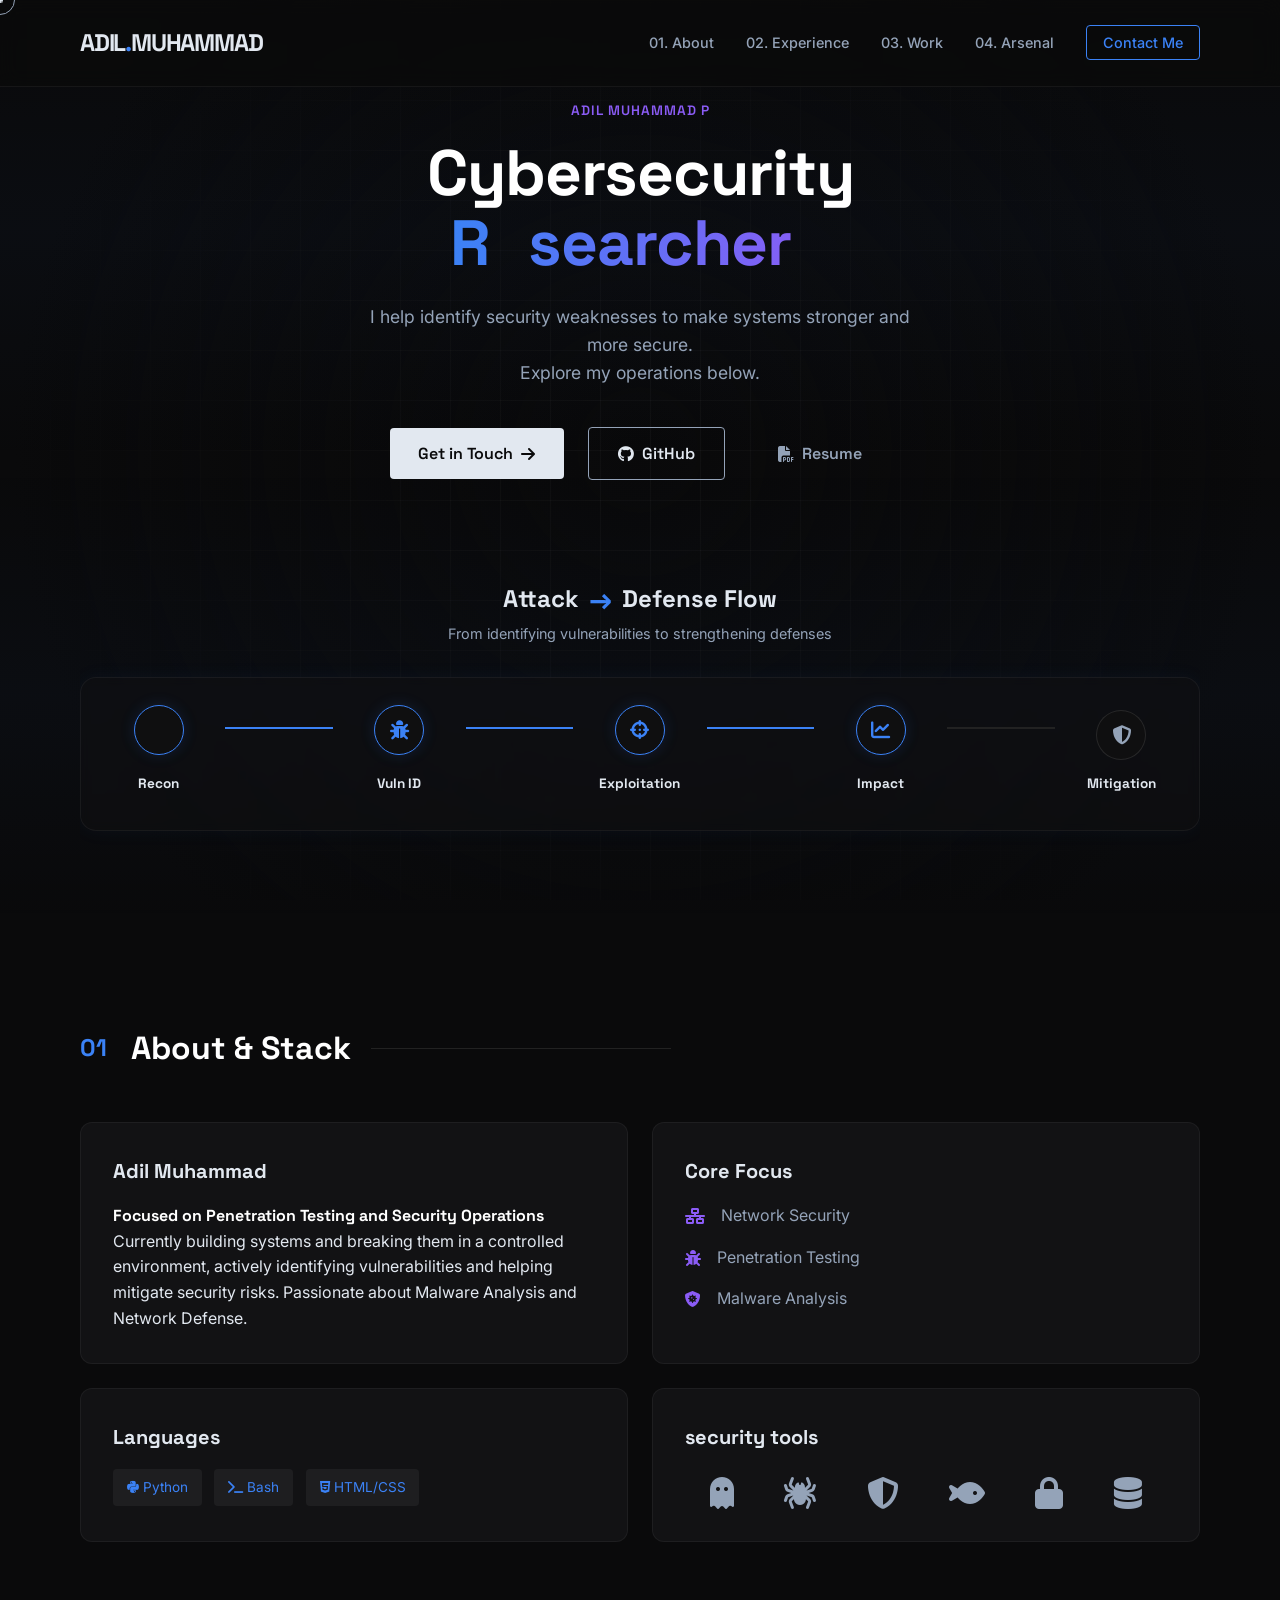
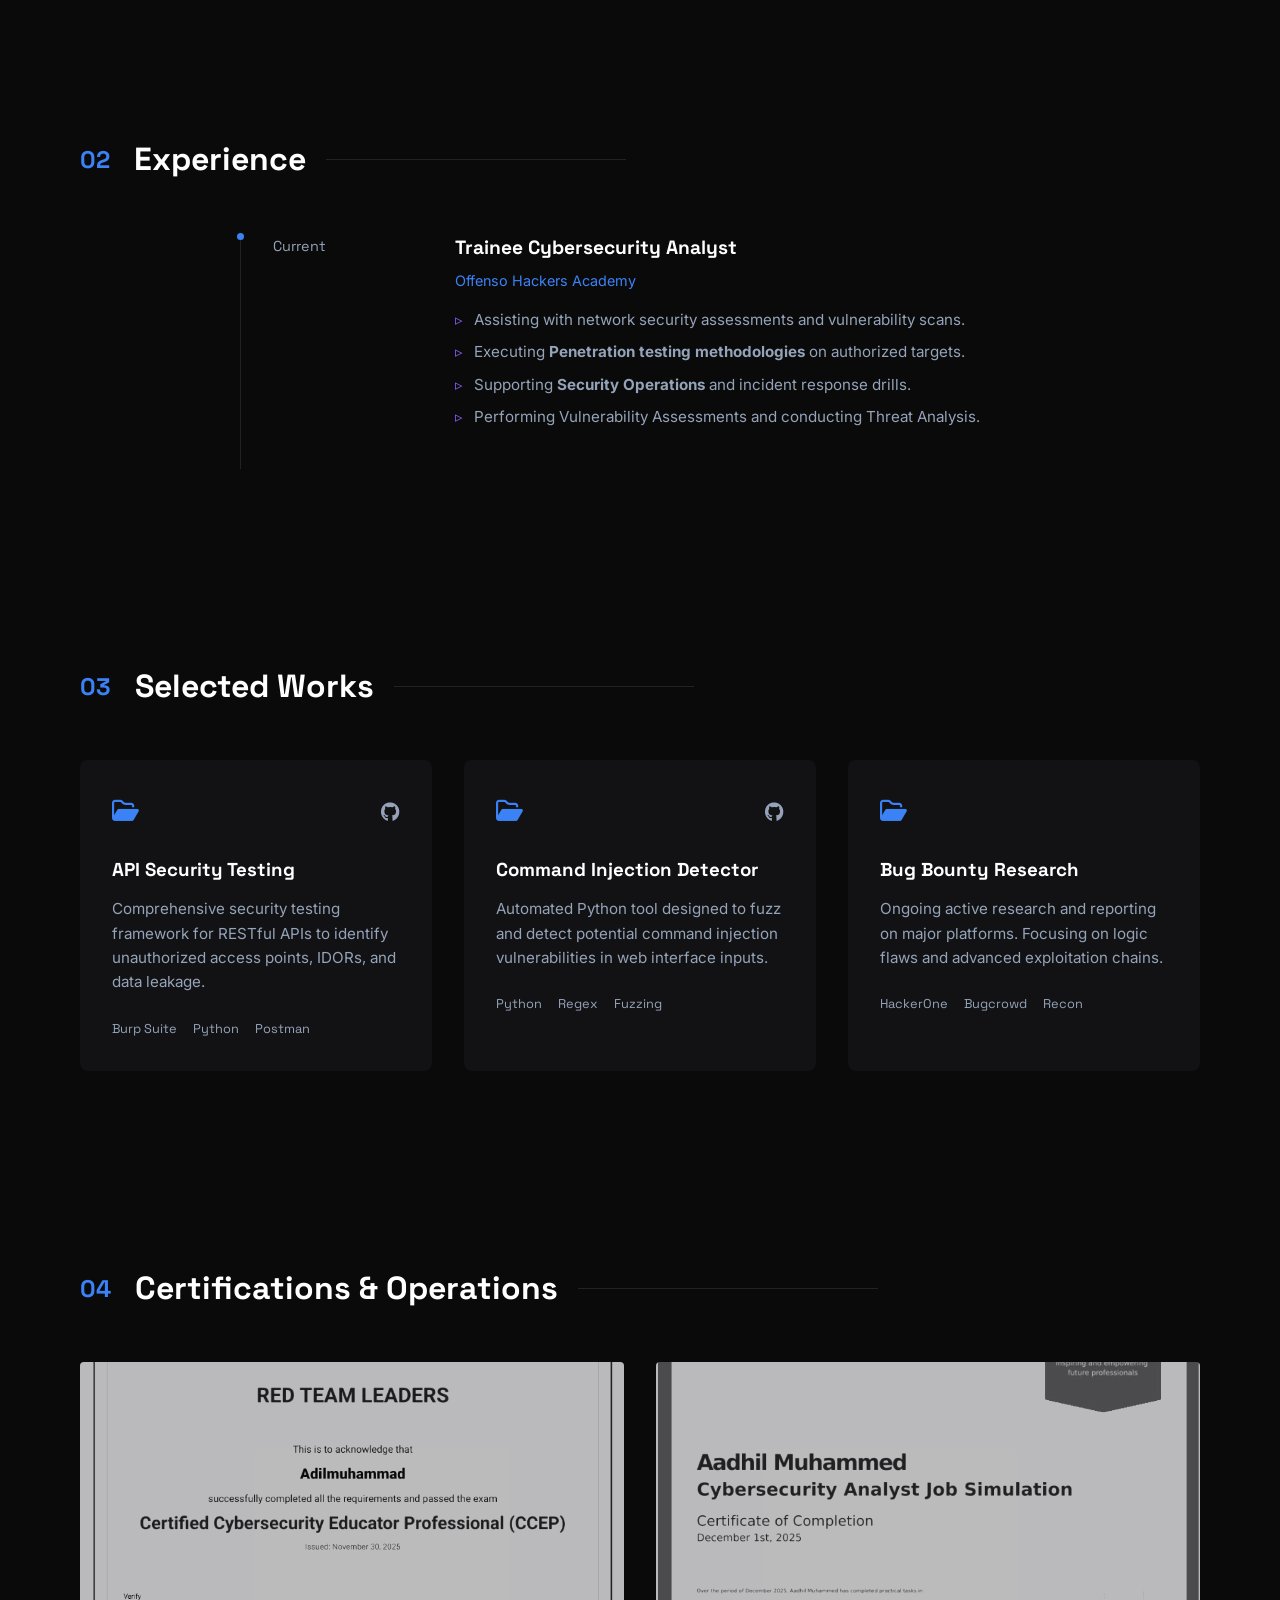
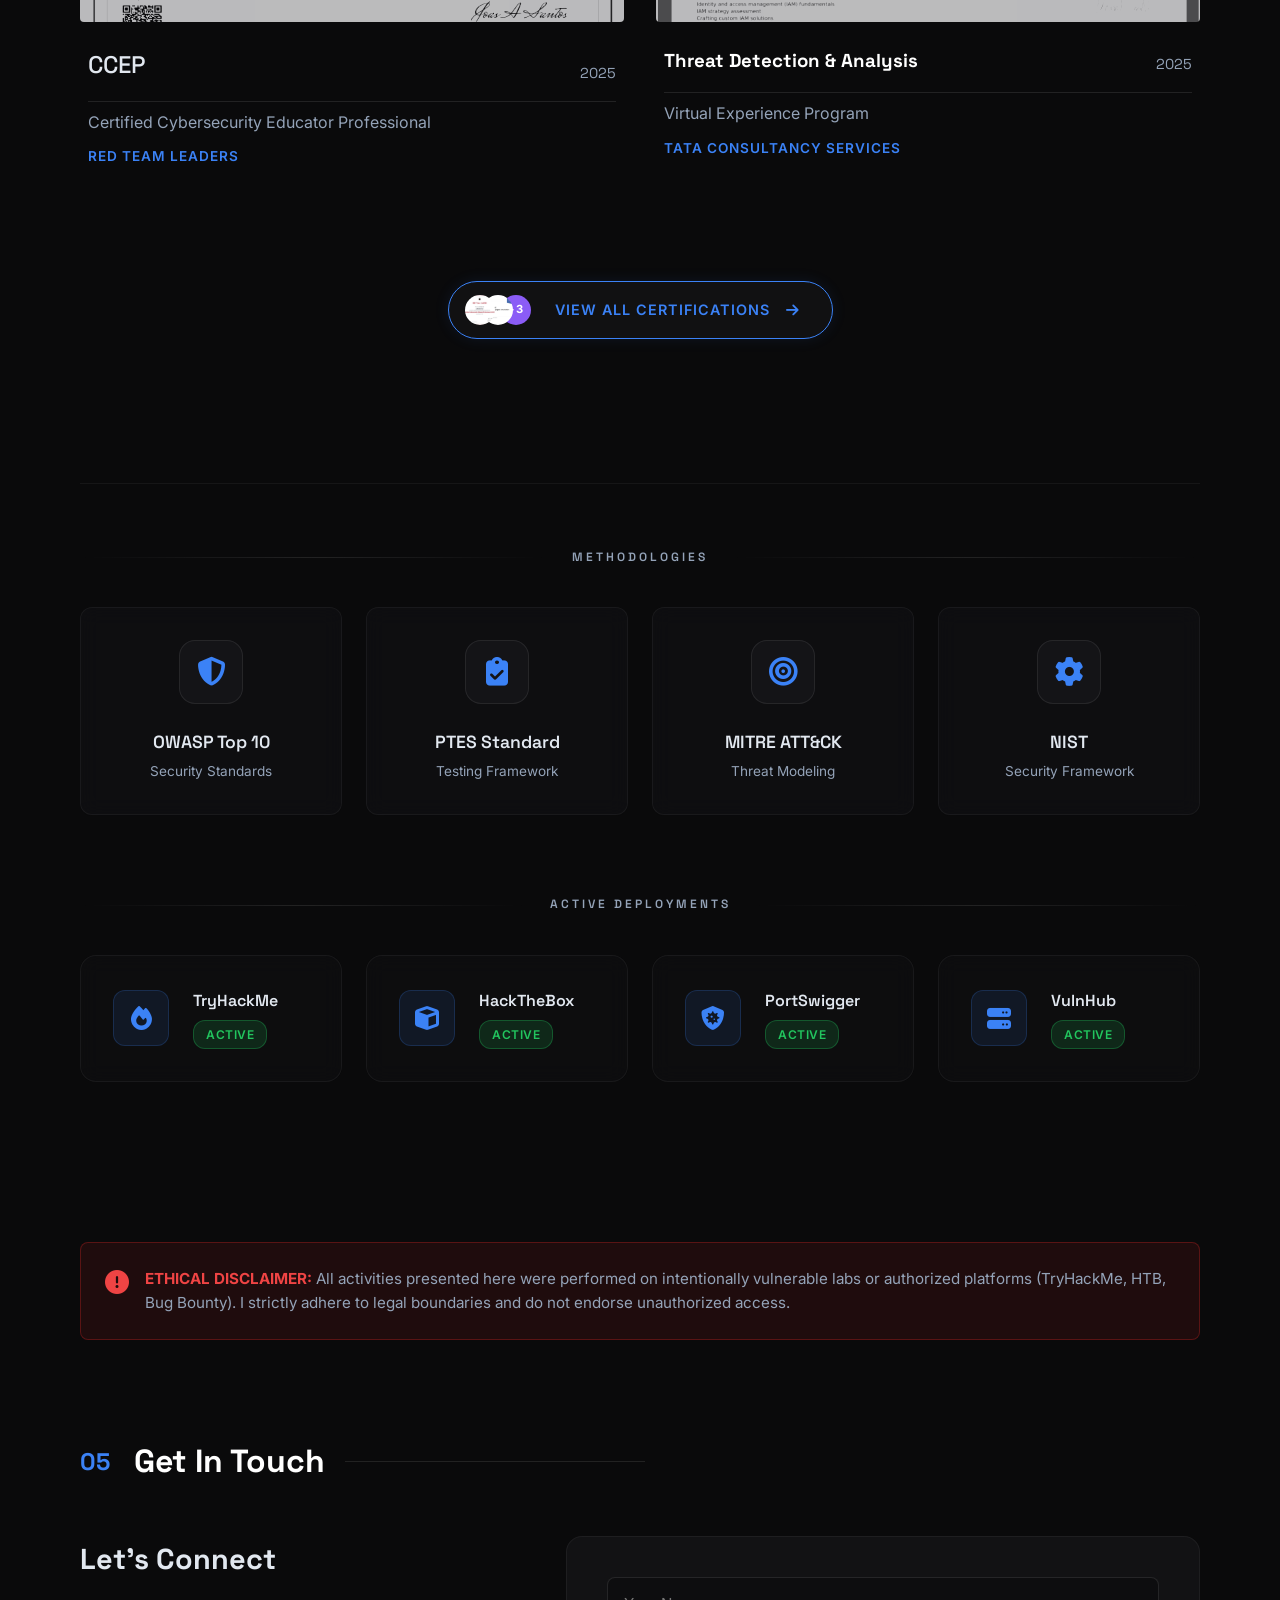
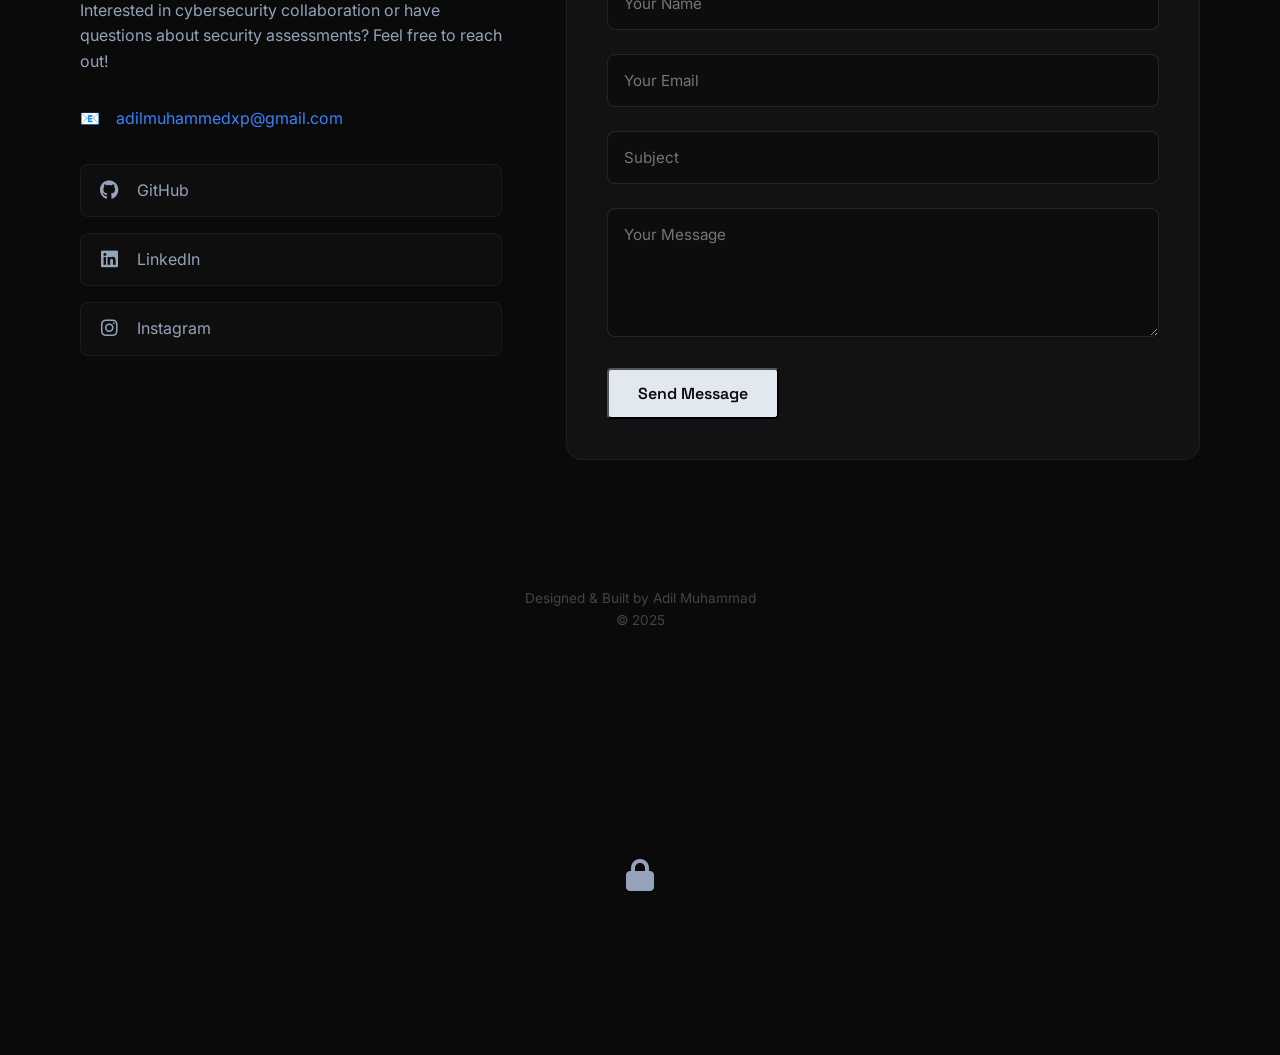
==== commit 0cebe281: "Portfolio update" ====
--- a/index.html
+++ b/index.html
@@ -1,578 +1,589 @@
-<!DOCTYPE html>
-<html lang="en" class="scroll-smooth">
-
-<head>
-    <meta charset="UTF-8">
-    <meta name="viewport" content="width=device-width, initial-scale=1.0">
-    <title>Adil Muhammad | Security Operations</title>
-    <meta name="description" content="Portfolio of Adil Muhammad - Cybersecurity Researcher & Penetration Tester">
-
-    <!-- Fonts -->
-    <link rel="preconnect" href="https://fonts.googleapis.com">
-    <link rel="preconnect" href="https://fonts.gstatic.com" crossorigin>
-    <link
-        href="https://fonts.googleapis.com/css2?family=Inter:wght@300;400;500;600&family=Space+Grotesk:wght@400;500;600;700&display=swap"
-        rel="stylesheet">
-    <link rel="stylesheet" href="https://cdnjs.cloudflare.com/ajax/libs/font-awesome/6.4.0/css/all.min.css">
-
-    <link rel="stylesheet" href="style.css">
-</head>
-
-<body>
-
-    <!-- Custom Cursor -->
-    <div class="cursor-dot" data-cursor-dot></div>
-    <div class="cursor-outline" data-cursor-outline></div>
-
-    <!-- Background Grid -->
-    <div class="grid-bg"></div>
-    <div class="vignette"></div>
-
-    <!-- Navigation -->
-    <nav class="navbar">
-        <div class="container nav-container">
-            <a href="#" class="logo">ADIL<span class="dot">.</span>MUHAMMAD</a>
-            <div class="menu-toggle" id="mobile-menu">
-                <span class="bar"></span>
-                <span class="bar"></span>
-            </div>
-            <ul class="nav-menu">
-                <li><a href="#about" class="nav-link">01. About</a></li>
-                <li><a href="#experience" class="nav-link">02. Experience</a></li>
-                <li><a href="#projects" class="nav-link">03. Work</a></li>
-                <li><a href="#skills" class="nav-link">04. Arsenal</a></li>
-                <li><a href="#contact" class="nav-link btn-contact">Contact Me</a></li>
-            </ul>
-        </div>
-    </nav>
-
-    <main>
-        <!-- Hero Section -->
-        <section id="hero" class="hero">
-            <div class="container hero-container">
-                <div class="hero-text fade-in-up">
-                    <span class="accent-label">ADIL MUHAMMAD P</span>
-                    <h1 class="glitch-header">Cybersecurity <br> <span class="text-gradient">Researcher.</span></h1>
-                    <p class="hero-sub">
-                        I help identify security weaknesses to make systems stronger and more secure. <br>
-                        Explore my operations below.
-                    </p>
-
-                    <div class="cta-group">
-                        <a href="#contact" class="btn btn-primary">
-                            <span>Get in Touch</span>
-                            <i class="fas fa-arrow-right"></i>
-                        </a>
-                        <a href="https://github.com/adilmhd-root" target="_blank" class="btn btn-secondary">
-                            <i class="fab fa-github"></i>
-                            <span>GitHub</span>
-                        </a>
-                        <a href="assets/Adil_Muhammad_Resume.pdf" download="Adil_Muhammad_Resume.pdf"
-                            class="btn btn-ghost">
-                            <i class="fas fa-file-pdf"></i>
-                            <span>Resume</span>
-                        </a>
-                    </div>
-                </div>
-
-                <!-- Attack -> Defense Flow Visual -->
-                <div class="flow-wrapper fade-in-up delay-1">
-                    <div class="flow-header">
-                        <h3>Attack <span class="accent-arrow">→</span> Defense Flow</h3>
-                        <p>From identifying vulnerabilities to strengthening defenses</p>
-                    </div>
-
-                    <div class="attack-defense-flow">
-                        <!-- Stage 1 -->
-                        <div class="flow-stage" data-step="1">
-                            <div class="flow-icon">
-                                <i class="fas fa-radar"></i>
-                            </div>
-                            <div class="flow-content top">
-                                <h4>Recon</h4>
-                            </div>
-                        </div>
-
-                        <!-- Connector -->
-                        <div class="flow-connector"></div>
-
-                        <!-- Stage 2 -->
-                        <div class="flow-stage" data-step="2">
-                            <div class="flow-icon">
-                                <i class="fas fa-bug"></i>
-                            </div>
-                            <div class="flow-content">
-                                <h4>Vuln ID</h4>
-                            </div>
-                            <div class="flow-details">
-                                <p>Mapping weaknesses & flaws</p>
-                            </div>
-                        </div>
-
-                        <!-- Connector -->
-                        <div class="flow-connector"></div>
-
-                        <!-- Stage 3 -->
-                        <div class="flow-stage" data-step="3">
-                            <div class="flow-icon">
-                                <i class="fas fa-crosshairs"></i>
-                            </div>
-                            <div class="flow-content top">
-                                <h4>Exploitation</h4>
-                            </div>
-                        </div>
-
-                        <!-- Connector -->
-                        <div class="flow-connector"></div>
-
-                        <!-- Stage 4 -->
-                        <div class="flow-stage" data-step="4">
-                            <div class="flow-icon">
-                                <i class="fas fa-chart-line"></i>
-                            </div>
-                            <div class="flow-content">
-                                <h4>Impact</h4>
-                            </div>
-                            <div class="flow-details">
-                                <p>Assessing business severity</p>
-                            </div>
-                        </div>
-
-                        <!-- Connector -->
-                        <div class="flow-connector"></div>
-
-                        <!-- Stage 5 -->
-                        <div class="flow-stage defense-stage" data-step="5">
-                            <div class="flow-icon">
-                                <i class="fas fa-shield-alt"></i>
-                            </div>
-                            <div class="flow-content">
-                                <h4>Mitigation</h4>
-                            </div>
-                            <div class="flow-details">
-                                <p>Hardening & Patching</p>
-                            </div>
-                        </div>
-                    </div>
-                </div>
-            </div>
-        </section>
-
-        <!-- Bento Grid About/Skills Hybrid -->
-        <section id="about" class="section">
-            <div class="container">
-                <div class="section-header fade-in-up">
-                    <span class="section-number">01</span>
-                    <h2 class="section-title">About & Stack</h2>
-                </div>
-
-                <div class="bento-grid">
-                    <!-- Profile Card -->
-                    <div class="bento-card profile-card fade-in-up">
-                        <h3>Adil Muhammad</h3>
-                        <h4 class="big-heading">Focused on Penetration Testing and Security Operations</h4>
-                        <p class="profile-text text-muted">
-                            Currently building systems and breaking them in a controlled environment,
-                            actively identifying vulnerabilities and helping mitigate security risks.
-                            Passionate about Malware Analysis and Network Defense.
-                        </p>
-                    </div>
-
-                    <!-- Core Focus -->
-                    <div class="bento-card focus-card fade-in-up delay-1">
-                        <h3>Core Focus</h3>
-                        <div class="focus-list">
-                            <div class="focus-item">
-                                <i class="fas fa-network-wired"></i>
-                                <span>Network Security</span>
-                            </div>
-                            <div class="focus-item">
-                                <i class="fas fa-bug"></i>
-                                <span>Penetration Testing</span>
-                            </div>
-                            <div class="focus-item">
-                                <i class="fas fa-shield-virus"></i>
-                                <span>Malware Analysis</span>
-                            </div>
-                        </div>
-                    </div>
-
-                    <!-- Tech Stack (Languages) -->
-                    <div class="bento-card tech-card fade-in-up delay-2">
-                        <h3>Languages</h3>
-                        <div class="tag-cloud">
-                            <span class="tag"><i class="fab fa-python"></i> Python</span>
-                            <span class="tag"><i class="fas fa-terminal"></i> Bash</span>
-                            <span class="tag"><i class="fab fa-html5"></i> HTML/CSS</span>
-                        </div>
-                    </div>
-
-                    <!-- Tools (Badges) -->
-                    <div class="bento-card tools-card fade-in-up delay-3">
-                        <h3>security tools</h3>
-                        <div class="tool-icons">
-                            <i class="fas fa-ghost" title="Burp Suite"></i>
-                            <i class="fas fa-spider" title="Nmap"></i>
-                            <i class="fas fa-shield-alt" title="Nessus"></i>
-                            <i class="fas fa-fish" title="Wireshark"></i>
-                            <i class="fas fa-lock" title="John the Ripper"></i>
-                            <i class="fas fa-database" title="SQLMap"></i>
-                        </div>
-                    </div>
-                </div>
-            </div>
-        </section>
-
-        <!-- Experience -->
-        <section id="experience" class="section">
-            <div class="container">
-                <div class="section-header fade-in-up">
-                    <span class="section-number">02</span>
-                    <h2 class="section-title">Experience</h2>
-                </div>
-
-                <div class="experience-list">
-                    <div class="exp-item fade-in-up">
-                        <div class="exp-left">
-                            <span class="exp-date">Current</span>
-                        </div>
-                        <div class="exp-content">
-                            <h3>Trainee Cybersecurity Analyst</h3>
-                            <span class="exp-company">Offenso Hackers Academy</span>
-                            <ul class="exp-details">
-                                <li>Assisting with network security assessments and vulnerability scans.</li>
-                                <li>Executing <strong>Penetration testing methodologies</strong> on authorized targets.
-                                </li>
-                                <li>Supporting <strong>Security Operations</strong> and incident response drills.</li>
-                                <li>Performing Vulnerability Assessments and conducting Threat Analysis.</li>
-                            </ul>
-                        </div>
-                    </div>
-                </div>
-            </div>
-        </section>
-
-        <!-- Projects -->
-        <section id="projects" class="section">
-            <div class="container">
-                <div class="section-header fade-in-up">
-                    <span class="section-number">03</span>
-                    <h2 class="section-title">Selected Works</h2>
-                </div>
-
-                <div class="project-grid">
-                    <!-- Project 1 -->
-                    <div class="project-card fade-in-up">
-                        <div class="project-top">
-                            <div class="folder-icon"><i class="far fa-folder-open"></i></div>
-                            <div class="project-links">
-                                <a href="https://github.com/adilmhd-root" target="_blank"><i
-                                        class="fab fa-github"></i></a>
-                            </div>
-                        </div>
-                        <h3>API Security Testing</h3>
-                        <p>Comprehensive security testing framework for RESTful APIs to identify unauthorized access
-                            points, IDORs, and data leakage.</p>
-                        <div class="project-tags">
-                            <span>Burp Suite</span>
-                            <span>Python</span>
-                            <span>Postman</span>
-                        </div>
-                    </div>
-
-                    <!-- Project 2 -->
-                    <div class="project-card fade-in-up delay-1">
-                        <div class="project-top">
-                            <div class="folder-icon"><i class="far fa-folder-open"></i></div>
-                            <div class="project-links">
-                                <a href="https://github.com/adilmhd-root" target="_blank"><i
-                                        class="fab fa-github"></i></a>
-                            </div>
-                        </div>
-                        <h3>Command Injection Detector</h3>
-                        <p>Automated Python tool designed to fuzz and detect potential command injection vulnerabilities
-                            in web interface inputs.</p>
-                        <div class="project-tags">
-                            <span>Python</span>
-                            <span>Regex</span>
-                            <span>Fuzzing</span>
-                        </div>
-                    </div>
-
-                    <!-- Project 3 -->
-                    <div class="project-card fade-in-up delay-2">
-                        <div class="project-top">
-                            <div class="folder-icon"><i class="far fa-folder-open"></i></div>
-                        </div>
-                        <h3>Bug Bounty Research</h3>
-                        <p>Ongoing active research and reporting on major platforms. Focusing on logic flaws and
-                            advanced exploitation chains.</p>
-                        <div class="project-tags">
-                            <span>HackerOne</span>
-                            <span>Bugcrowd</span>
-                            <span>Recon</span>
-                        </div>
-                    </div>
-                </div>
-            </div>
-        </section>
-
-        <!-- Combined Methodologies & Certs Section -->
-        <!-- Modern Minimalist Intel Section -->
-        <section id="skills" class="section">
-            <div class="container">
-                <div class="section-header fade-in-up">
-                    <span class="section-number">04</span>
-                    <h2 class="section-title">Certifications & Operations</h2>
-                </div>
-
-                <div class="intel-minimal">
-
-                    <!-- Certification Gallery -->
-                    <div class="cert-gallery">
-                        <div class="cert-item fade-in-up">
-                            <div class="cert-visual">
-                                <img src="assets/certifications/ccep.jpg" alt="CCEP Certification">
-                                <div class="cert-overlay"></div>
-                            </div>
-                            <div class="cert-info">
-                                <div class="cert-header">
-                                    <h3 class="cert-title">CCEP</h3>
-                                    <span class="cert-year">2025</span>
-                                </div>
-                                <p class="cert-desc">Certified Cybersecurity Educator Professional</p>
-                                <span class="cert-org">Red Team Leaders</span>
-                            </div>
-                        </div>
-
-                        <div class="cert-item fade-in-up delay-1">
-                            <div class="cert-visual">
-                                <img src="assets/certifications/tcs-analyst.jpg" alt="TCS Analyst">
-                                <div class="cert-overlay"></div>
-                            </div>
-                            <div class="cert-info">
-                                <div class="cert-header">
-                                    <h3 class="card-title">Threat Detection & Analysis</h3>
-                                    <span class="cert-year">2025</span>
-                                </div>
-                                <p class="cert-desc">Virtual Experience Program</p>
-                                <span class="cert-org">Tata Consultancy Services</span>
-                            </div>
-                        </div>
-                    </div>
-
-                    <!-- View All Certs Action -->
-                    <div class="cert-action-row fade-in-up delay-1">
-                        <a href="certifications.html" class="btn-highlight with-preview">
-                            <div class="cert-stack-preview">
-                                <img src="assets/certifications/ccep.jpg" alt="">
-                                <img src="assets/certifications/tcs-analyst.jpg" alt="">
-                                <div class="stack-more">+3</div>
-                            </div>
-                            <span>View All Certifications</span>
-                            <i class="fas fa-arrow-right"></i>
-                        </a>
-                    </div>
-
-                    <!-- Methodologies & Active Deployments - New Minimalist Design -->
-                    <div class="methods-deployments-wrapper fade-in-up delay-2">
-                        <!-- Frameworks Section -->
-                        <div class="methodologies-section">
-                            <div class="section-label">
-                                <span class="label-line"></span>
-                                <span class="label-text">METHODOLOGIES</span>
-                                <span class="label-line"></span>
-                            </div>
-                            <div class="frameworks-grid">
-                                <div class="framework-card" data-framework="owasp">
-                                    <div class="framework-icon">
-                                        <i class="fas fa-shield-alt"></i>
-                                    </div>
-                                    <div class="framework-content">
-                                        <h4>OWASP Top 10</h4>
-                                        <p>Security Standards</p>
-                                    </div>
-                                    <div class="framework-overlay"></div>
-                                </div>
-                                <div class="framework-card" data-framework="ptes">
-                                    <div class="framework-icon">
-                                        <i class="fas fa-clipboard-check"></i>
-                                    </div>
-                                    <div class="framework-content">
-                                        <h4>PTES Standard</h4>
-                                        <p>Testing Framework</p>
-                                    </div>
-                                    <div class="framework-overlay"></div>
-                                </div>
-                                <div class="framework-card" data-framework="mitre">
-                                    <div class="framework-icon">
-                                        <i class="fas fa-bullseye"></i>
-                                    </div>
-                                    <div class="framework-content">
-                                        <h4>MITRE ATT&CK</h4>
-                                        <p>Threat Modeling</p>
-                                    </div>
-                                    <div class="framework-overlay"></div>
-                                </div>
-                                <div class="framework-card" data-framework="nist">
-                                    <div class="framework-icon">
-                                        <i class="fas fa-cog"></i>
-                                    </div>
-                                    <div class="framework-content">
-                                        <h4>NIST</h4>
-                                        <p>Security Framework</p>
-                                    </div>
-                                    <div class="framework-overlay"></div>
-                                </div>
-                            </div>
-                        </div>
-
-                        <!-- Active Deployments Section -->
-                        <div class="deployments-section">
-                            <div class="section-label">
-                                <span class="label-line"></span>
-                                <span class="label-text">ACTIVE DEPLOYMENTS</span>
-                                <span class="label-line"></span>
-                            </div>
-                            <div class="deployments-grid">
-                                <a href="https://tryhackme.com/p/adilmuhammedxp" target="_blank" class="deployment-card"
-                                    data-deployment="tryhackme">
-                                    <div class="deployment-icon">
-                                        <i class="fas fa-fire"></i>
-                                    </div>
-                                    <div class="deployment-info">
-                                        <h4>TryHackMe</h4>
-                                        <span class="deployment-status">Active</span>
-                                    </div>
-                                    <div class="deployment-glow"></div>
-                                </a>
-                                <a href="#" class="deployment-card" data-deployment="htb">
-                                    <div class="deployment-icon">
-                                        <i class="fas fa-cube"></i>
-                                    </div>
-                                    <div class="deployment-info">
-                                        <h4>HackTheBox</h4>
-                                        <span class="deployment-status">Active</span>
-                                    </div>
-                                    <div class="deployment-glow"></div>
-                                </a>
-                                <a href="#" class="deployment-card" data-deployment="portswigger">
-                                    <div class="deployment-icon">
-                                        <i class="fas fa-shield-virus"></i>
-                                    </div>
-                                    <div class="deployment-info">
-                                        <h4>PortSwigger</h4>
-                                        <span class="deployment-status">Active</span>
-                                    </div>
-                                    <div class="deployment-glow"></div>
-                                </a>
-                                <a href="#" class="deployment-card" data-deployment="vulnhub">
-                                    <div class="deployment-icon">
-                                        <i class="fas fa-server"></i>
-                                    </div>
-                                    <div class="deployment-info">
-                                        <h4>VulnHub</h4>
-                                        <span class="deployment-status">Active</span>
-                                    </div>
-                                    <div class="deployment-glow"></div>
-                                </a>
-                            </div>
-                        </div>
-                    </div>
-
-                </div>
-            </div>
-        </section>
-
-        <!-- Disclaimer -->
-        <div class="container">
-            <div class="disclaimer fade-in-up">
-                <i class="fas fa-exclamation-circle"></i>
-                <p><strong>ETHICAL DISCLAIMER:</strong> All activities presented here were performed on intentionally
-                    vulnerable labs or authorized platforms (TryHackMe, HTB, Bug Bounty). I strictly adhere to legal
-                    boundaries and do not endorse unauthorized access.</p>
-            </div>
-        </div>
-
-        <!-- Contact -->
-        <section id="contact" class="contact section">
-            <div class="container">
-                <div class="section-header fade-in-up">
-                    <span class="section-number">05</span>
-                    <h2 class="section-title">Get In Touch</h2>
-                </div>
-
-                <div class="contact-content fade-in-up">
-
-                    <!-- Contact Info -->
-                    <div class="contact-info">
-                        <h3>Let's Connect</h3>
-                        <p>
-                            Interested in cybersecurity collaboration or have questions
-                            about security assessments? Feel free to reach out!
-                        </p>
-
-                        <div class="contact-details">
-                            <div class="contact-item">
-                                <span class="contact-icon">📧</span>
-                                <a href="mailto:adilmuhammedxp@gmail.com">
-                                    adilmuhammedxp@gmail.com
-                                </a>
-                            </div>
-                        </div>
-
-                        <div class="social-links">
-                            <a href="https://github.com/adilmhd-root" target="_blank" class="social-link">
-                                <i class="fab fa-github"></i> GitHub
-                            </a>
-                            <a href="https://www.linkedin.com/in/adil-muhammad-738918295/" target="_blank"
-                                class="social-link">
-                                <i class="fab fa-linkedin"></i> LinkedIn
-                            </a>
-                            <a href="https://www.instagram.com/aadhil_.mhd/" target="_blank" class="social-link">
-                                <i class="fab fa-instagram"></i> Instagram
-                            </a>
-                        </div>
-                    </div>
-
-                    <!-- Contact Form -->
-                    <div class="contact-form-container">
-                        <form class="contact-form">
-                            <div class="form-group">
-                                <input type="text" name="name" placeholder="Your Name" required>
-                            </div>
-
-                            <div class="form-group">
-                                <input type="email" name="email" placeholder="Your Email" required>
-                            </div>
-
-                            <div class="form-group">
-                                <input type="text" name="subject" placeholder="Subject" required>
-                            </div>
-
-                            <div class="form-group">
-                                <textarea name="message" placeholder="Your Message" rows="5" required></textarea>
-                            </div>
-
-                            <button type="submit" class="btn btn-primary">
-                                Send Message
-                            </button>
-                        </form>
-                    </div>
-
-                </div>
-            </div>
-        </section>
-
-        <footer>
-            <div class="container footer-content">
-                <p>Designed & Built by Adil Muhammad</p>
-                <p class="copyright">&copy; 2025</p>
-            </div>
-        </footer>
-    </main>
-
-    <script src="script.js"></script>
-</body>
-
-</html>
+<!DOCTYPE html>
+<html lang="en" class="scroll-smooth">
+
+<head>
+    <meta charset="UTF-8">
+    <meta name="viewport" content="width=device-width, initial-scale=1.0">
+    <title>Adil Muhammad | Security Operations</title>
+    <meta name="description" content="Portfolio of Adil Muhammad - Cybersecurity Researcher & Penetration Tester">
+
+    <!-- Fonts -->
+    <link rel="preconnect" href="https://fonts.googleapis.com">
+    <link rel="preconnect" href="https://fonts.gstatic.com" crossorigin>
+    <link
+        href="https://fonts.googleapis.com/css2?family=Inter:wght@300;400;500;600&family=Space+Grotesk:wght@400;500;600;700&display=swap"
+        rel="stylesheet">
+    <link rel="stylesheet" href="https://cdnjs.cloudflare.com/ajax/libs/font-awesome/6.4.0/css/all.min.css">
+
+    <link rel="stylesheet" href="style.css">
+</head>
+
+<body>
+
+    <!-- Custom Cursor -->
+    <div class="cursor-dot" data-cursor-dot></div>
+    <div class="cursor-outline" data-cursor-outline></div>
+
+    <!-- Background Grid -->
+    <div class="grid-bg"></div>
+    <div class="vignette"></div>
+
+    <!-- Navigation -->
+    <nav class="navbar">
+        <div class="container nav-container">
+            <a href="#" class="logo">ADIL<span class="dot">.</span>MUHAMMAD</a>
+            <div class="menu-toggle" id="mobile-menu">
+                <span class="bar"></span>
+                <span class="bar"></span>
+            </div>
+            <ul class="nav-menu">
+                <li><a href="#about" class="nav-link">01. About</a></li>
+                <li><a href="#experience" class="nav-link">02. Experience</a></li>
+                <li><a href="#projects" class="nav-link">03. Work</a></li>
+                <li><a href="#skills" class="nav-link">04. Arsenal</a></li>
+                <li><a href="#contact" class="nav-link btn-contact">Contact Me</a></li>
+            </ul>
+        </div>
+    </nav>
+
+    <main>
+        <!-- Hero Section -->
+        <section id="hero" class="hero">
+            <div class="container hero-container">
+                <div class="hero-text fade-in-up">
+                    <span class="accent-label">ADIL MUHAMMAD P</span>
+                    <h1 class="glitch-header">Cybersecurity <br> <span class="text-gradient">Researcher.</span></h1>
+                    <p class="hero-sub">
+                        I help identify security weaknesses to make systems stronger and more secure. <br>
+                        Explore my operations below.
+                    </p>
+
+                    <div class="cta-group">
+                        <a href="#contact" class="btn btn-primary">
+                            <span>Get in Touch</span>
+                            <i class="fas fa-arrow-right"></i>
+                        </a>
+                        <a href="https://github.com/adilmhd-root" target="_blank" class="btn btn-secondary">
+                            <i class="fab fa-github"></i>
+                            <span>GitHub</span>
+                        </a>
+                        <a href="assets/Adil_Muhammad_Resume.pdf" download="Adil_Muhammad_Resume.pdf"
+                            class="btn btn-ghost">
+                            <i class="fas fa-file-pdf"></i>
+                            <span>Resume</span>
+                        </a>
+                    </div>
+                </div>
+
+                <!-- Attack -> Defense Flow Visual -->
+                <div class="flow-wrapper fade-in-up delay-1">
+                    <div class="flow-header">
+                        <h3>Attack <span class="accent-arrow">→</span> Defense Flow</h3>
+                        <p>From identifying vulnerabilities to strengthening defenses</p>
+                    </div>
+
+                    <div class="attack-defense-flow">
+                        <!-- Stage 1 -->
+                        <div class="flow-stage" data-step="1">
+                            <div class="flow-icon">
+                                <i class="fas fa-radar"></i>
+                            </div>
+                            <div class="flow-content top">
+                                <h4>Recon</h4>
+                            </div>
+                        </div>
+
+                        <!-- Connector -->
+                        <div class="flow-connector"></div>
+
+                        <!-- Stage 2 -->
+                        <div class="flow-stage" data-step="2">
+                            <div class="flow-icon">
+                                <i class="fas fa-bug"></i>
+                            </div>
+                            <div class="flow-content">
+                                <h4>Vuln ID</h4>
+                            </div>
+                            <div class="flow-details">
+                                <p>Mapping weaknesses & flaws</p>
+                            </div>
+                        </div>
+
+                        <!-- Connector -->
+                        <div class="flow-connector"></div>
+
+                        <!-- Stage 3 -->
+                        <div class="flow-stage" data-step="3">
+                            <div class="flow-icon">
+                                <i class="fas fa-crosshairs"></i>
+                            </div>
+                            <div class="flow-content top">
+                                <h4>Exploitation</h4>
+                            </div>
+                        </div>
+
+                        <!-- Connector -->
+                        <div class="flow-connector"></div>
+
+                        <!-- Stage 4 -->
+                        <div class="flow-stage" data-step="4">
+                            <div class="flow-icon">
+                                <i class="fas fa-chart-line"></i>
+                            </div>
+                            <div class="flow-content">
+                                <h4>Impact</h4>
+                            </div>
+                            <div class="flow-details">
+                                <p>Assessing business severity</p>
+                            </div>
+                        </div>
+
+                        <!-- Connector -->
+                        <div class="flow-connector"></div>
+
+                        <!-- Stage 5 -->
+                        <div class="flow-stage defense-stage" data-step="5">
+                            <div class="flow-icon">
+                                <i class="fas fa-shield-alt"></i>
+                            </div>
+                            <div class="flow-content">
+                                <h4>Mitigation</h4>
+                            </div>
+                            <div class="flow-details">
+                                <p>Hardening & Patching</p>
+                            </div>
+                        </div>
+                    </div>
+                </div>
+            </div>
+        </section>
+
+        <!-- Bento Grid About/Skills Hybrid -->
+        <section id="about" class="section">
+            <div class="container">
+                <div class="section-header fade-in-up">
+                    <span class="section-number">01</span>
+                    <h2 class="section-title">About & Stack</h2>
+                </div>
+
+                <div class="bento-grid">
+                    <!-- Profile Card -->
+                    <div class="bento-card profile-card fade-in-up">
+                        <h3>Adil Muhammad</h3>
+                        <h4 class="big-heading">Focused on Penetration Testing and Security Operations</h4>
+                        <p class="profile-text text-muted">
+                            Currently building systems and breaking them in a controlled environment,
+                            actively identifying vulnerabilities and helping mitigate security risks.
+                            Passionate about Malware Analysis and Network Defense.
+                        </p>
+                    </div>
+
+                    <!-- Core Focus -->
+                    <div class="bento-card focus-card fade-in-up delay-1">
+                        <h3>Core Focus</h3>
+                        <div class="focus-list">
+                            <div class="focus-item">
+                                <i class="fas fa-network-wired"></i>
+                                <span>Network Security</span>
+                            </div>
+                            <div class="focus-item">
+                                <i class="fas fa-bug"></i>
+                                <span>Penetration Testing</span>
+                            </div>
+                            <div class="focus-item">
+                                <i class="fas fa-shield-virus"></i>
+                                <span>Malware Analysis</span>
+                            </div>
+                        </div>
+                    </div>
+
+                    <!-- Tech Stack (Languages) -->
+                    <div class="bento-card tech-card fade-in-up delay-2">
+                        <h3>Languages</h3>
+                        <div class="tag-cloud">
+                            <span class="tag"><i class="fab fa-python"></i> Python</span>
+                            <span class="tag"><i class="fas fa-terminal"></i> Bash</span>
+                            <span class="tag"><i class="fab fa-html5"></i> HTML/CSS</span>
+                        </div>
+                    </div>
+
+                    <!-- Tools (Badges) -->
+                    <div class="bento-card tools-card fade-in-up delay-3">
+                        <h3>security tools</h3>
+                        <div class="tool-icons">
+                            <i class="fas fa-ghost" title="Burp Suite"></i>
+                            <i class="fas fa-spider" title="Nmap"></i>
+                            <i class="fas fa-shield-alt" title="Nessus"></i>
+                            <i class="fas fa-fish" title="Wireshark"></i>
+                            <i class="fas fa-lock" title="John the Ripper"></i>
+                            <i class="fas fa-database" title="SQLMap"></i>
+                        </div>
+                    </div>
+                </div>
+            </div>
+        </section>
+
+        <!-- Experience -->
+        <section id="experience" class="section">
+            <div class="container">
+                <div class="section-header fade-in-up">
+                    <span class="section-number">02</span>
+                    <h2 class="section-title">Experience</h2>
+                </div>
+
+                <div class="experience-list">
+                    <div class="exp-item fade-in-up">
+                        <div class="exp-left">
+                            <span class="exp-date">Current</span>
+                        </div>
+                        <div class="exp-content">
+                            <h3>Trainee Cybersecurity Analyst</h3>
+                            <span class="exp-company">Offenso Hackers Academy</span>
+                            <ul class="exp-details">
+                                <li>Assisting with network security assessments and vulnerability scans.</li>
+                                <li>Executing <strong>Penetration testing methodologies</strong> on authorized targets.
+                                </li>
+                                <li>Supporting <strong>Security Operations</strong> and incident response drills.</li>
+                                <li>Performing Vulnerability Assessments and conducting Threat Analysis.</li>
+                            </ul>
+                        </div>
+                    </div>
+                </div>
+            </div>
+        </section>
+
+        <!-- Projects -->
+        <section id="projects" class="section">
+            <div class="container">
+                <div class="section-header fade-in-up">
+                    <span class="section-number">03</span>
+                    <h2 class="section-title">Selected Works</h2>
+                </div>
+
+                <div class="project-grid">
+                    <!-- Project 1 -->
+                    <div class="project-card fade-in-up">
+                        <div class="project-top">
+                            <div class="folder-icon"><i class="far fa-folder-open"></i></div>
+                            <div class="project-links">
+                                <a href="https://github.com/adilmhd-root" target="_blank"><i
+                                        class="fab fa-github"></i></a>
+                            </div>
+                        </div>
+                        <h3>API Security Testing</h3>
+                        <p>Comprehensive security testing framework for RESTful APIs to identify unauthorized access
+                            points, IDORs, and data leakage.</p>
+                        <div class="project-tags">
+                            <span>Burp Suite</span>
+                            <span>Python</span>
+                            <span>Postman</span>
+                        </div>
+                    </div>
+
+                    <!-- Project 2 -->
+                    <div class="project-card fade-in-up delay-1">
+                        <div class="project-top">
+                            <div class="folder-icon"><i class="far fa-folder-open"></i></div>
+                            <div class="project-links">
+                                <a href="https://github.com/adilmhd-root" target="_blank"><i
+                                        class="fab fa-github"></i></a>
+                            </div>
+                        </div>
+                        <h3>Command Injection Detector</h3>
+                        <p>Automated Python tool designed to fuzz and detect potential command injection vulnerabilities
+                            in web interface inputs.</p>
+                        <div class="project-tags">
+                            <span>Python</span>
+                            <span>Regex</span>
+                            <span>Fuzzing</span>
+                        </div>
+                    </div>
+
+                    <!-- Project 3 -->
+                    <div class="project-card fade-in-up delay-2">
+                        <div class="project-top">
+                            <div class="folder-icon"><i class="far fa-folder-open"></i></div>
+                        </div>
+                        <h3>Bug Bounty Research</h3>
+                        <p>Ongoing active research and reporting on major platforms. Focusing on logic flaws and
+                            advanced exploitation chains.</p>
+                        <div class="project-tags">
+                            <span>HackerOne</span>
+                            <span>Bugcrowd</span>
+                            <span>Recon</span>
+                        </div>
+                    </div>
+                </div>
+            </div>
+        </section>
+
+        <!-- Combined Methodologies & Certs Section -->
+        <!-- Modern Minimalist Intel Section -->
+        <section id="skills" class="section">
+            <div class="container">
+                <div class="section-header fade-in-up">
+                    <span class="section-number">04</span>
+                    <h2 class="section-title">Certifications & Operations</h2>
+                </div>
+
+                <div class="intel-minimal">
+
+                    <!-- Certification Gallery -->
+                    <div class="cert-gallery">
+                        <div class="cert-item fade-in-up">
+                            <div class="cert-visual">
+                                <img src="assets/certifications/ccep.jpg" alt="CCEP Certification">
+                                <div class="cert-overlay"></div>
+                            </div>
+                            <div class="cert-info">
+                                <div class="cert-header">
+                                    <h3 class="cert-title">CCEP</h3>
+                                    <span class="cert-year">2025</span>
+                                </div>
+                                <p class="cert-desc">Certified Cybersecurity Educator Professional</p>
+                                <span class="cert-org">Red Team Leaders</span>
+                            </div>
+                        </div>
+
+                        <div class="cert-item fade-in-up delay-1">
+                            <div class="cert-visual">
+                                <img src="assets/certifications/tcs-analyst.jpg" alt="TCS Analyst">
+                                <div class="cert-overlay"></div>
+                            </div>
+                            <div class="cert-info">
+                                <div class="cert-header">
+                                    <h3 class="card-title">Threat Detection & Analysis</h3>
+                                    <span class="cert-year">2025</span>
+                                </div>
+                                <p class="cert-desc">Virtual Experience Program</p>
+                                <span class="cert-org">Tata Consultancy Services</span>
+                            </div>
+                        </div>
+                    </div>
+
+                    <!-- View All Certs Action -->
+                    <div class="cert-action-row fade-in-up delay-1">
+                        <a href="certifications.html" class="btn-highlight with-preview">
+                            <div class="cert-stack-preview">
+                                <img src="assets/certifications/ccep.jpg" alt="">
+                                <img src="assets/certifications/tcs-analyst.jpg" alt="">
+                                <div class="stack-more">+3</div>
+                            </div>
+                            <span>View All Certifications</span>
+                            <i class="fas fa-arrow-right"></i>
+                        </a>
+                    </div>
+
+                    <!-- Methodologies & Active Deployments - New Minimalist Design -->
+                    <div class="methods-deployments-wrapper fade-in-up delay-2">
+                        <!-- Frameworks Section -->
+                        <div class="methodologies-section">
+                            <div class="section-label">
+                                <span class="label-line"></span>
+                                <span class="label-text">METHODOLOGIES</span>
+                                <span class="label-line"></span>
+                            </div>
+                            <div class="frameworks-grid">
+                                <div class="framework-card" data-framework="owasp">
+                                    <div class="framework-icon">
+                                        <i class="fas fa-shield-alt"></i>
+                                    </div>
+                                    <div class="framework-content">
+                                        <h4>OWASP Top 10</h4>
+                                        <p>Security Standards</p>
+                                    </div>
+                                    <div class="framework-overlay"></div>
+                                </div>
+                                <div class="framework-card" data-framework="ptes">
+                                    <div class="framework-icon">
+                                        <i class="fas fa-clipboard-check"></i>
+                                    </div>
+                                    <div class="framework-content">
+                                        <h4>PTES Standard</h4>
+                                        <p>Testing Framework</p>
+                                    </div>
+                                    <div class="framework-overlay"></div>
+                                </div>
+                                <div class="framework-card" data-framework="mitre">
+                                    <div class="framework-icon">
+                                        <i class="fas fa-bullseye"></i>
+                                    </div>
+                                    <div class="framework-content">
+                                        <h4>MITRE ATT&CK</h4>
+                                        <p>Threat Modeling</p>
+                                    </div>
+                                    <div class="framework-overlay"></div>
+                                </div>
+                                <div class="framework-card" data-framework="nist">
+                                    <div class="framework-icon">
+                                        <i class="fas fa-cog"></i>
+                                    </div>
+                                    <div class="framework-content">
+                                        <h4>NIST</h4>
+                                        <p>Security Framework</p>
+                                    </div>
+                                    <div class="framework-overlay"></div>
+                                </div>
+                            </div>
+                        </div>
+
+                        <!-- Active Deployments Section -->
+                        <div class="deployments-section">
+                            <div class="section-label">
+                                <span class="label-line"></span>
+                                <span class="label-text">ACTIVE DEPLOYMENTS</span>
+                                <span class="label-line"></span>
+                            </div>
+                            <div class="deployments-grid">
+                                <a href="https://tryhackme.com/p/adilmuhammedxp" target="_blank" class="deployment-card"
+                                    data-deployment="tryhackme">
+                                    <div class="deployment-icon">
+                                        <i class="fas fa-fire"></i>
+                                    </div>
+                                    <div class="deployment-info">
+                                        <h4>TryHackMe</h4>
+                                        <span class="deployment-status">Active</span>
+                                    </div>
+                                    <div class="deployment-glow"></div>
+                                </a>
+                                <a href="#" class="deployment-card" data-deployment="htb">
+                                    <div class="deployment-icon">
+                                        <i class="fas fa-cube"></i>
+                                    </div>
+                                    <div class="deployment-info">
+                                        <h4>HackTheBox</h4>
+                                        <span class="deployment-status">Active</span>
+                                    </div>
+                                    <div class="deployment-glow"></div>
+                                </a>
+                                <a href="#" class="deployment-card" data-deployment="portswigger">
+                                    <div class="deployment-icon">
+                                        <i class="fas fa-shield-virus"></i>
+                                    </div>
+                                    <div class="deployment-info">
+                                        <h4>PortSwigger</h4>
+                                        <span class="deployment-status">Active</span>
+                                    </div>
+                                    <div class="deployment-glow"></div>
+                                </a>
+                                <a href="#" class="deployment-card" data-deployment="vulnhub">
+                                    <div class="deployment-icon">
+                                        <i class="fas fa-server"></i>
+                                    </div>
+                                    <div class="deployment-info">
+                                        <h4>VulnHub</h4>
+                                        <span class="deployment-status">Active</span>
+                                    </div>
+                                    <div class="deployment-glow"></div>
+                                </a>
+                            </div>
+                        </div>
+                    </div>
+
+                </div>
+            </div>
+        </section>
+
+        <!-- Disclaimer -->
+        <div class="container">
+            <div class="disclaimer fade-in-up">
+                <i class="fas fa-exclamation-circle"></i>
+                <p><strong>ETHICAL DISCLAIMER:</strong> All activities presented here were performed on intentionally
+                    vulnerable labs or authorized platforms (TryHackMe, HTB, Bug Bounty). I strictly adhere to legal
+                    boundaries and do not endorse unauthorized access.</p>
+            </div>
+        </div>
+
+        <!-- Contact -->
+        <section id="contact" class="contact section">
+            <div class="container">
+                <div class="section-header fade-in-up">
+                    <span class="section-number">05</span>
+                    <h2 class="section-title">Get In Touch</h2>
+                </div>
+
+                <div class="contact-content fade-in-up">
+
+                    <!-- Contact Info -->
+                    <div class="contact-info">
+                        <h3>Let's Connect</h3>
+                        <p>
+                            Interested in cybersecurity collaboration or have questions
+                            about security assessments? Feel free to reach out!
+                        </p>
+
+                        <div class="contact-details">
+                            <div class="contact-item">
+                                <span class="contact-icon">📧</span>
+                                <a href="mailto:adilmuhammedxp@gmail.com">
+                                    adilmuhammedxp@gmail.com
+                                </a>
+                            </div>
+                        </div>
+
+                        <div class="social-links">
+                            <a href="https://github.com/adilmhd-root" target="_blank" class="social-link">
+                                <i class="fab fa-github"></i> GitHub
+                            </a>
+                            <a href="https://www.linkedin.com/in/adil-muhammad-738918295/" target="_blank"
+                                class="social-link">
+                                <i class="fab fa-linkedin"></i> LinkedIn
+                            </a>
+                            <a href="https://www.instagram.com/aadhil_.mhd/" target="_blank" class="social-link">
+                                <i class="fab fa-instagram"></i> Instagram
+                            </a>
+                        </div>
+                    </div>
+
+                    <!-- Contact Form -->
+                    <div class="contact-form-container">
+                        <form class="contact-form">
+                            <div class="form-group">
+                                <input type="text" name="name" placeholder="Your Name" required>
+                            </div>
+
+                            <div class="form-group">
+                                <input type="email" name="email" placeholder="Your Email" required>
+                            </div>
+
+                            <div class="form-group">
+                                <input type="text" name="subject" placeholder="Subject" required>
+                            </div>
+
+                            <div class="form-group">
+                                <textarea name="message" placeholder="Your Message" rows="5" required></textarea>
+                            </div>
+
+                            <button type="submit" class="btn btn-primary">
+                                Send Message
+                            </button>
+                        </form>
+                    </div>
+
+                </div>
+            </div>
+        </section>
+
+        <footer>
+            <div class="container footer-content">
+                <p>Designed & Built by Adil Muhammad</p>
+                <p class="copyright">&copy; 2025</p>
+            </div>
+        </footer>
+
+        <!-- End Section Interaction -->
+        <div class="end-section-trigger">
+            <div class="end-interaction-content">
+                <div class="lock-wrapper">
+                    <i class="fas fa-lock lock-icon"></i>
+                    <i class="fas fa-check check-icon"></i>
+                </div>
+                <div class="end-cursor">_</div>
+            </div>
+        </div>
+    </main>
+
+    <script src="script.js"></script>
+</body>
+
+</html>
--- a/style.css
+++ b/style.css
@@ -1,1886 +1,2179 @@
-/* Google Fonts */
-@import url('https://fonts.googleapis.com/css2?family=Inter:wght@300;400;500;600;700&family=Space+Grotesk:wght@400;500;600;700&display=swap');
-
-:root {
-    --bg-dark: #0a0a0b;
-    --bg-card: #121214;
-    --text-main: #e2e8f0;
-    --text-muted: #94a3b8;
-    --accent-primary: #3b82f6;
-    /* Modern Blue */
-    --accent-secondary: #8b5cf6;
-    /* Violet */
-    --accent-glow: rgba(59, 130, 246, 0.15);
-
-    --font-sans: 'Inter', sans-serif;
-    --font-heading: 'Space Grotesk', sans-serif;
-
-    --transition: all 0.25s cubic-bezier(0.645, 0.045, 0.355, 1);
-}
-
-* {
-    margin: 0;
-    padding: 0;
-    box-sizing: border-box;
-}
-
-html {
-    scroll-behavior: smooth;
-    font-size: 16px;
-    background-color: var(--bg-dark);
-    overflow-x: hidden;
-    /* Added strict overflow control */
-    width: 100%;
-}
-
-body {
-    font-family: var(--font-sans);
-    color: var(--text-main);
-    line-height: 1.6;
-    overflow-x: hidden;
-    width: 100%;
-    position: relative;
-    cursor: none;
-}
-
-/* --- Custom Cursor --- */
-.cursor-dot,
-.cursor-outline {
-    position: fixed;
-    top: 0;
-    left: 0;
-    transform: translate(-50%, -50%);
-    border-radius: 50%;
-    z-index: 9999;
-    pointer-events: none;
-    /* Ensure cursor doesn't trigger scroll on edge */
-    will-change: transform;
-}
-
-.cursor-dot {
-    width: 5px;
-    height: 5px;
-    background-color: var(--text-main);
-}
-
-.cursor-outline {
-    width: 30px;
-    height: 30px;
-    border: 1px solid var(--text-muted);
-    transition: width 0.2s, height 0.2s, background-color 0.2s;
-}
-
-/* Hover State for Cursor */
-body.hovering .cursor-outline {
-    width: 50px;
-    height: 50px;
-    background-color: rgba(255, 255, 255, 0.1);
-    border-color: transparent;
-}
-
-/* --- Background Grid --- */
-.grid-bg {
-    position: fixed;
-    top: 0;
-    left: 0;
-    width: 100%;
-    /* Changed from 100vw to prevent scrollbar shift */
-    height: 100%;
-    /* Changed from 100vh */
-    z-index: -2;
-    background-size: 50px 50px;
-    background-image:
-        linear-gradient(to right, rgba(255, 255, 255, 0.03) 1px, transparent 1px),
-        linear-gradient(to bottom, rgba(255, 255, 255, 0.03) 1px, transparent 1px);
-    pointer-events: none;
-}
-
-.vignette {
-    position: fixed;
-    top: 0;
-    left: 0;
-    width: 100%;
-    /* Changed from 100vw */
-    height: 100%;
-    /* Changed from 100vh */
-    z-index: -1;
-    background: radial-gradient(circle at center, transparent 0%, var(--bg-dark) 80%);
-    pointer-events: none;
-}
-
-/* --- Utility Classes --- */
-.container {
-    width: 90%;
-    max-width: 1200px;
-    margin: 0 auto;
-    padding: 0 1rem;
-}
-
-.section {
-    padding: 6rem 0;
-}
-
-h1,
-h2,
-h3,
-h4 {
-    font-family: var(--font-heading);
-    color: #fff;
-}
-
-a {
-    text-decoration: none;
-    color: inherit;
-    transition: var(--transition);
-}
-
-ul {
-    list-style: none;
-}
-
-/* --- Navbar --- */
-.navbar {
-    position: fixed;
-    top: 0;
-    width: 100%;
-    padding: 1.5rem 0;
-    background: rgba(10, 10, 11, 0.8);
-    backdrop-filter: blur(10px);
-    z-index: 100;
-    border-bottom: 1px solid rgba(255, 255, 255, 0.05);
-}
-
-.nav-container {
-    display: flex;
-    justify-content: space-between;
-    align-items: center;
-}
-
-.logo {
-    font-family: var(--font-heading);
-    font-weight: 700;
-    font-size: 1.5rem;
-    letter-spacing: -0.05em;
-}
-
-.dot {
-    color: var(--accent-primary);
-}
-
-.nav-menu {
-    display: flex;
-    gap: 2rem;
-    align-items: center;
-}
-
-.nav-link {
-    font-size: 0.9rem;
-    font-weight: 500;
-    color: var(--text-muted);
-}
-
-.nav-link:hover {
-    color: var(--accent-primary);
-}
-
-.btn-contact {
-    border: 1px solid var(--accent-primary);
-    color: var(--accent-primary);
-    padding: 0.5rem 1rem;
-    border-radius: 4px;
-    transition: var(--transition);
-}
-
-.btn-contact:hover {
-    background: rgba(59, 130, 246, 0.1);
-}
-
-/* --- Hero Section & Layout Fixes --- */
-.hero {
-    min-height: auto;
-    /* Remove 100vh constraint for better fit */
-    padding-bottom: 4rem;
-    padding-top: 100px;
-    /* Offset for header */
-}
-
-.hero-container {
-    display: flex;
-    /* Changed from Grid to Flex Column */
-    flex-direction: column;
-    align-items: center;
-    /* Center content */
-    gap: 4rem;
-}
-
-.accent-label {
-    font-size: 0.85rem;
-    color: var(--accent-secondary);
-    font-family: var(--font-heading);
-    font-weight: 600;
-    text-transform: uppercase;
-    letter-spacing: 1px;
-    margin-bottom: 1rem;
-    display: block;
-}
-
-.hero h1 {
-    font-size: 4rem;
-    line-height: 1.1;
-    margin-bottom: 1.5rem;
-    letter-spacing: -1px;
-    text-align: center;
-}
-
-.text-gradient {
-    background: linear-gradient(90deg, var(--accent-primary), var(--accent-secondary));
-    -webkit-background-clip: text;
-    background-clip: text;
-    /* Added standard property */
-    -webkit-text-fill-color: transparent;
-}
-
-.hero-text {
-    text-align: center;
-    /* Center Align Text */
-    max-width: 800px;
-    padding: 0 1rem;
-    /* Added padding to prevent text touching edges on small screens */
-}
-
-.hero-sub {
-    font-size: 1.1rem;
-    color: var(--text-muted);
-    max-width: 600px;
-    margin: 0 auto 2.5rem auto;
-    /* Center Align Subtext */
-    text-align: center;
-    padding: 0 1rem;
-}
-
-.cta-group {
-    display: flex;
-    align-items: center;
-    gap: 1.5rem;
-    flex-wrap: wrap;
-    justify-content: center;
-}
-
-.btn {
-    display: inline-flex;
-    align-items: center;
-    gap: 0.5rem;
-    padding: 0.8rem 1.8rem;
-    border-radius: 4px;
-    font-weight: 600;
-    font-size: 1rem;
-    cursor: pointer;
-    font-family: var(--font-heading);
-}
-
-.btn-primary {
-    background: var(--text-main);
-    color: var(--bg-dark);
-}
-
-.btn-primary:hover {
-    background: #fff;
-    transform: translateY(-2px);
-    box-shadow: 0 4px 15px rgba(255, 255, 255, 0.15);
-}
-
-.btn-secondary {
-    border: 1px solid var(--text-muted);
-    color: var(--text-main);
-}
-
-.btn-secondary:hover {
-    border-color: var(--text-main);
-    background: rgba(255, 255, 255, 0.05);
-}
-
-.btn-ghost {
-    color: var(--text-muted);
-}
-
-.btn-ghost:hover {
-    color: var(--text-main);
-}
-
-/* --- Attack/Defense Flow Visual --- */
-.flow-wrapper {
-    width: 100%;
-    margin-top: 2rem;
-    max-width: 100%;
-    /* Changed from 100vw to 100% to avoid scrollbar width issues */
-    overflow-x: clip;
-    /* Modern clean cut without scrollbar */
-    padding-bottom: 2rem;
-    /* Give space for shadow/hover effects */
-}
-
-.flow-header {
-    text-align: center;
-    margin-bottom: 2rem;
-}
-
-.flow-header h3 {
-    font-size: 1.5rem;
-    color: var(--text-main);
-    display: flex;
-    align-items: center;
-    justify-content: center;
-    gap: 10px;
-}
-
-.accent-arrow {
-    color: var(--accent-primary);
-    font-size: 1.8rem;
-}
-
-.flow-header p {
-    color: var(--text-muted);
-    font-size: 0.9rem;
-}
-
-.attack-defense-flow {
-    display: flex;
-    justify-content: space-between;
-    align-items: flex-start;
-    /* Changed from center to align tops properly */
-    padding: 1.5rem 1rem;
-    /* Reduced padding */
-    background: rgba(18, 18, 20, 0.4);
-    border: 1px solid rgba(255, 255, 255, 0.05);
-    border-radius: 16px;
-    backdrop-filter: blur(5px);
-    position: relative;
-    width: 100%;
-    /* overflow-x: auto; Removed auto scroll to force fit */
-    flex-wrap: nowrap;
-    /* Keep on one line for desktop */
-}
-
-.flow-stage {
-    display: flex;
-    flex-direction: column;
-    align-items: center;
-    text-align: center;
-    position: relative;
-    padding: 0.5rem;
-    /* Reduced padding */
-    cursor: pointer;
-    transition: var(--transition);
-    min-width: 0;
-    /* Allow shrinking below content size */
-    flex: 1 1 0px;
-    /* Distribute space evenly and allow shrink */
-    overflow: visible;
-    /* Show tooltips/shadows */
-}
-
-.flow-icon {
-    width: 50px;
-    /* Slightly smaller */
-    height: 50px;
-    background: #0f0f10;
-    border: 1px solid rgba(255, 255, 255, 0.1);
-    border-radius: 50%;
-    display: flex;
-    align-items: center;
-    justify-content: center;
-    font-size: 1.2rem;
-    color: var(--text-muted);
-    margin-bottom: 0.8rem;
-    transition: var(--transition);
-    z-index: 2;
-    position: relative;
-    flex-shrink: 0;
-    /* Don't squash icon */
-}
-
-.flow-content {
-    width: 100%;
-}
-
-.flow-content h4 {
-    font-size: 0.85rem;
-    /* Smaller font for better fit */
-    margin-bottom: 0.2rem;
-    color: var(--text-main);
-    white-space: nowrap;
-    /* Try to keep one line */
-    overflow: hidden;
-    text-overflow: ellipsis;
-    /* Handle overflow gracefully */
-}
-
-.flow-tag {
-    font-size: 0.7rem;
-    color: var(--accent-secondary);
-    text-transform: uppercase;
-    letter-spacing: 0.5px;
-    font-weight: 600;
-    display: block;
-}
-
-.flow-details {
-    position: absolute;
-    top: 100%;
-    /* Place directly below */
-    left: 50%;
-    transform: translateX(-50%);
-    width: 160px;
-    /* Slightly constrained width */
-    background: #1a1a1f;
-    padding: 0.8rem;
-    border-radius: 8px;
-    border: 1px solid rgba(255, 255, 255, 0.1);
-    opacity: 0;
-    pointer-events: none;
-    transition: var(--transition);
-    z-index: 10;
-    box-shadow: 0 10px 20px rgba(0, 0, 0, 0.5);
-    margin-top: 10px;
-}
-
-.flow-details p {
-    font-size: 0.75rem;
-    color: var(--text-muted);
-}
-
-/* Animations & States */
-.flow-stage:hover .flow-icon,
-.flow-stage.active .flow-icon {
-    border-color: var(--accent-primary);
-    color: var(--accent-primary);
-    box-shadow: 0 0 15px var(--accent-glow);
-    transform: translateY(-5px);
-}
-
-.flow-stage.defense-stage:hover .flow-icon,
-.flow-stage.defense-stage.active .flow-icon {
-    border-color: #22c55e;
-    color: #22c55e;
-    box-shadow: 0 0 15px rgba(34, 197, 94, 0.3);
-}
-
-.flow-stage:hover .flow-details {
-    opacity: 1;
-    transform: translateX(-50%) translateY(0);
-}
-
-/* Connectors */
-.flow-connector {
-    flex-grow: 1;
-    height: 2px;
-    background: #222;
-    margin: 0 5px;
-    /* Reduced margins */
-    align-self: flex-start;
-    /* Move line higher? */
-    margin-top: 25px;
-    /* Align with center of 50px icon (25px) */
-    position: relative;
-    overflow: hidden;
-    min-width: 10px;
-    /* Allow shrinking but keep VISIBLE */
-    flex-shrink: 1;
-}
-
-.flow-connector::after {
-    content: '';
-    position: absolute;
-    top: 0;
-    left: -100%;
-    width: 100%;
-    height: 100%;
-    background: var(--accent-primary);
-    transition: left 0.5s ease;
-}
-
-.flow-connector.active::after {
-    left: 0;
-}
-
-/* Mobile Responsive Flow */
-@media (max-width: 900px) {
-    .attack-defense-flow {
-        flex-direction: column;
-        align-items: flex-start;
-        padding: 1.5rem;
-    }
-
-    .flow-stage {
-        flex-direction: row;
-        align-items: center;
-        text-align: left;
-        width: 100%;
-        margin-bottom: 0;
-        padding: 1rem 0;
-        min-width: unset;
-        /* Reset min-width constraints */
-        flex: unset;
-    }
-
-    .flow-icon {
-        margin-bottom: 0;
-        margin-right: 1.5rem;
-        width: 50px;
-        height: 50px;
-        font-size: 1.2rem;
-    }
-
-    .flow-content {
-        width: auto;
-    }
-
-    .flow-content h4 {
-        white-space: normal;
-        /* Allow wrap on mobile */
-        overflow: visible;
-    }
-
-    .flow-details {
-        position: static;
-        opacity: 1;
-        width: auto;
-        transform: none;
-        background: transparent;
-        border: none;
-        box-shadow: none;
-        padding: 0;
-        margin-top: 0.5rem;
-        pointer-events: auto;
-    }
-
-    .flow-details p {
-        display: block;
-        /* Show always on mobile */
-        margin-top: 5px;
-    }
-
-    .flow-connector {
-        width: 2px;
-        height: 30px;
-        margin: 0;
-        margin-left: 25px;
-        /* Center with 50px icon */
-        margin-top: -10px;
-        /* Pull up to connect */
-        margin-bottom: -10px;
-        /* Pull down */
-        align-self: flex-start;
-        min-width: unset;
-    }
-
-    .flow-connector::after {
-        top: -100%;
-        left: 0;
-        width: 100%;
-        height: 100%;
-        transition: top 0.5s ease;
-    }
-
-    .flow-connector.active::after {
-        top: 0;
-    }
-}
-
-
-/* --- Section Headers --- */
-.section-header {
-    display: flex;
-    align-items: center;
-    gap: 1.5rem;
-    margin-bottom: 3rem;
-}
-
-.section-number {
-    font-family: var(--font-heading);
-    font-size: 1.5rem;
-    color: var(--accent-primary);
-    font-weight: 700;
-}
-
-.section-title {
-    font-size: 2rem;
-    position: relative;
-    width: 100%;
-    display: flex;
-    align-items: center;
-    white-space: nowrap;
-}
-
-.section-title::after {
-    content: '';
-    display: block;
-    height: 1px;
-    width: 200px;
-    /* fixed width line */
-    background: #222;
-    margin-left: 20px;
-    width: 100%;
-    max-width: 300px;
-}
-
-/* --- Bento Grid --- */
-.bento-grid {
-    display: grid;
-    grid-template-columns: repeat(4, 1fr);
-    grid-template-rows: auto auto;
-    gap: 1.5rem;
-}
-
-.bento-card {
-    background: var(--bg-card);
-    border: 1px solid rgba(255, 255, 255, 0.05);
-    border-radius: 12px;
-    padding: 2rem;
-    transition: var(--transition);
-    position: relative;
-    overflow: hidden;
-}
-
-.bento-card:hover {
-    border-color: rgba(255, 255, 255, 0.1);
-    transform: translateY(-5px);
-}
-
-.profile-card {
-    grid-column: span 2;
-}
-
-.focus-card {
-    grid-column: span 2;
-}
-
-.tech-card {
-    grid-column: span 2;
-}
-
-.tools-card {
-    grid-column: span 2;
-}
-
-.bento-card h3 {
-    margin-bottom: 1rem;
-    color: var(--text-main);
-    font-size: 1.25rem;
-}
-
-.role {
-    color: var(--accent-primary);
-    margin-bottom: 1rem;
-    font-weight: 500;
-}
-
-.bio {
-    font-size: 0.95rem;
-    color: var(--text-muted);
-}
-
-.focus-list {
-    display: flex;
-    flex-direction: column;
-    gap: 1rem;
-}
-
-.focus-item {
-    display: flex;
-    align-items: center;
-    gap: 1rem;
-    color: var(--text-muted);
-}
-
-.focus-item i {
-    color: var(--accent-secondary);
-}
-
-.tag-cloud {
-    display: flex;
-    flex-wrap: wrap;
-    gap: 0.8rem;
-}
-
-.tag {
-    background: rgba(255, 255, 255, 0.05);
-    padding: 0.4rem 0.8rem;
-    border-radius: 4px;
-    font-size: 0.85rem;
-    color: var(--accent-primary);
-    border: 1px solid transparent;
-}
-
-.tools-card .tool-icons {
-    display: flex;
-    justify-content: space-around;
-    font-size: 2rem;
-    color: var(--text-muted);
-    margin-top: 1.5rem;
-}
-
-.tool-icons i:hover {
-    color: var(--accent-primary);
-    transition: 0.3s;
-}
-
-/* --- Experience --- */
-.experience-list {
-    max-width: 800px;
-    margin: 0 auto;
-}
-
-.exp-item {
-    display: grid;
-    grid-template-columns: 150px 1fr;
-    gap: 2rem;
-    padding-bottom: 2rem;
-    border-left: 1px solid rgba(255, 255, 255, 0.1);
-    padding-left: 2rem;
-    position: relative;
-}
-
-.exp-item::before {
-    content: '';
-    position: absolute;
-    left: -4px;
-    top: 0;
-    width: 7px;
-    height: 7px;
-    border-radius: 50%;
-    background: var(--accent-primary);
-}
-
-.exp-date {
-    font-family: var(--font-heading);
-    color: var(--text-muted);
-    font-size: 0.9rem;
-}
-
-.exp-content h3 {
-    font-size: 1.2rem;
-    margin-bottom: 0.3rem;
-}
-
-.exp-company {
-    color: var(--accent-primary);
-    font-size: 0.9rem;
-    margin-bottom: 1rem;
-    display: block;
-}
-
-.exp-details li {
-    margin-bottom: 0.5rem;
-    font-size: 0.95rem;
-    color: var(--text-muted);
-    padding-left: 1.2rem;
-    position: relative;
-}
-
-.exp-details li::before {
-    content: '▹';
-    position: absolute;
-    left: 0;
-    color: var(--accent-secondary);
-}
-
-/* --- Projects --- */
-.project-grid {
-    display: grid;
-    grid-template-columns: repeat(auto-fill, minmax(300px, 1fr));
-    gap: 2rem;
-}
-
-.project-card {
-    background: var(--bg-card);
-    padding: 2rem;
-    border-radius: 8px;
-    transition: var(--transition);
-    cursor: pointer;
-}
-
-.project-card:hover {
-    transform: translateY(-7px);
-    background: #1a1a1f;
-}
-
-.project-top {
-    display: flex;
-    justify-content: space-between;
-    margin-bottom: 1.5rem;
-    font-size: 1.5rem;
-}
-
-.folder-icon {
-    color: var(--accent-primary);
-}
-
-.project-links a {
-    font-size: 1.2rem;
-    color: var(--text-muted);
-}
-
-.project-links a:hover {
-    color: var(--accent-primary);
-}
-
-.project-card h3 {
-    margin-bottom: 0.8rem;
-    transition: var(--transition);
-}
-
-.project-card:hover h3 {
-    color: var(--accent-primary);
-}
-
-.project-card p {
-    color: var(--text-muted);
-    font-size: 0.95rem;
-    margin-bottom: 1.5rem;
-}
-
-.project-tags {
-    display: flex;
-    gap: 1rem;
-    font-size: 0.8rem;
-    font-family: var(--font-heading);
-    color: var(--text-muted);
-}
-
-/* --- Intel: Modern Minimalist --- */
-.intel-minimal {
-    display: flex;
-    flex-direction: column;
-    gap: 4rem;
-}
-
-/* Cert Gallery */
-.cert-gallery {
-    display: grid;
-    grid-template-columns: repeat(auto-fit, minmax(400px, 1fr));
-    gap: 2rem;
-}
-
-.cert-item {
-    display: flex;
-    flex-direction: column;
-    gap: 1.5rem;
-    transition: var(--transition);
-}
-
-.cert-visual {
-    width: 100%;
-    height: 260px;
-    border-radius: 4px;
-    overflow: hidden;
-    position: relative;
-    background: #1a1a1f;
-}
-
-.cert-visual img {
-    width: 100%;
-    height: 100%;
-    object-fit: cover;
-    filter: grayscale(100%) contrast(1.2);
-    transition: all 0.5s ease;
-    opacity: 0.7;
-}
-
-.cert-item:hover .cert-visual img {
-    filter: grayscale(0%) contrast(1);
-    transform: scale(1.03);
-    opacity: 1;
-}
-
-.cert-info {
-    padding: 0 0.5rem;
-}
-
-.cert-header {
-    display: flex;
-    justify-content: space-between;
-    align-items: flex-end;
-    margin-bottom: 0.5rem;
-    border-bottom: 1px solid rgba(255, 255, 255, 0.1);
-    padding-bottom: 1rem;
-}
-
-.cert-title {
-    font-size: 1.5rem;
-    font-weight: 500;
-    color: var(--text-main);
-}
-
-.cert-year {
-    font-family: var(--font-heading);
-    font-size: 0.9rem;
-    color: var(--text-muted);
-}
-
-.cert-desc {
-    color: var(--text-muted);
-    font-size: 1rem;
-    margin-bottom: 0.5rem;
-}
-
-.cert-org {
-    font-size: 0.85rem;
-    text-transform: uppercase;
-    letter-spacing: 1px;
-    color: var(--accent-primary);
-    font-weight: 600;
-}
-
-/* --- Methodologies & Active Deployments - New Minimalist Design --- */
-.methods-deployments-wrapper {
-    display: flex;
-    flex-direction: column;
-    gap: 5rem;
-    padding-top: 4rem;
-    border-top: 1px solid rgba(255, 255, 255, 0.05);
-    margin-top: 3rem;
-}
-
-/* Section Label */
-.section-label {
-    display: flex;
-    align-items: center;
-    gap: 1.5rem;
-    margin-bottom: 2.5rem;
-}
-
-.label-line {
-    flex: 1;
-    height: 1px;
-    background: linear-gradient(90deg, transparent, rgba(255, 255, 255, 0.1), transparent);
-}
-
-.label-text {
-    font-size: 0.75rem;
-    text-transform: uppercase;
-    letter-spacing: 3px;
-    color: var(--text-muted);
-    font-weight: 600;
-    font-family: var(--font-heading);
-    white-space: nowrap;
-}
-
-/* Methodologies Section */
-.methodologies-section {
-    width: 100%;
-}
-
-.frameworks-grid {
-    display: grid;
-    grid-template-columns: repeat(auto-fit, minmax(240px, 1fr));
-    gap: 1.5rem;
-}
-
-.framework-card {
-    position: relative;
-    background: rgba(18, 18, 20, 0.6);
-    border: 1px solid rgba(255, 255, 255, 0.05);
-    border-radius: 12px;
-    padding: 2rem;
-    display: flex;
-    flex-direction: column;
-    align-items: center;
-    text-align: center;
-    gap: 1rem;
-    overflow: hidden;
-    cursor: pointer;
-    transition: all 0.4s cubic-bezier(0.175, 0.885, 0.32, 1.275);
-    backdrop-filter: blur(10px);
-    animation: float 6s ease-in-out infinite;
-}
-
-.framework-card:nth-child(1) {
-    animation-delay: 0s;
-}
-
-.framework-card:nth-child(2) {
-    animation-delay: 1.5s;
-}
-
-.framework-card:nth-child(3) {
-    animation-delay: 3s;
-}
-
-.framework-card:nth-child(4) {
-    animation-delay: 4.5s;
-}
-
-.framework-card::before {
-    content: '';
-    position: absolute;
-    top: 0;
-    left: 0;
-    right: 0;
-    bottom: 0;
-    background: linear-gradient(135deg, rgba(59, 130, 246, 0.05) 0%, rgba(139, 92, 246, 0.05) 100%);
-    opacity: 0;
-    transition: opacity 0.4s ease;
-    z-index: 0;
-}
-
-.framework-card:hover::before {
-    opacity: 1;
-}
-
-.framework-overlay {
-    position: absolute;
-    top: -50%;
-    left: -50%;
-    width: 200%;
-    height: 200%;
-    background: radial-gradient(circle, rgba(59, 130, 246, 0.1) 0%, transparent 70%);
-    opacity: 0;
-    transition: opacity 0.6s ease;
-    z-index: 1;
-}
-
-.framework-card:hover .framework-overlay {
-    opacity: 1;
-    animation: pulse 2s ease-in-out infinite;
-}
-
-.framework-icon {
-    position: relative;
-    z-index: 2;
-    width: 64px;
-    height: 64px;
-    border-radius: 16px;
-    background: rgba(255, 255, 255, 0.03);
-    border: 1px solid rgba(255, 255, 255, 0.08);
-    display: flex;
-    align-items: center;
-    justify-content: center;
-    font-size: 1.8rem;
-    color: var(--accent-primary);
-    transition: all 0.4s cubic-bezier(0.175, 0.885, 0.32, 1.275);
-    margin-bottom: 0.5rem;
-}
-
-.framework-card:hover .framework-icon {
-    transform: translateY(-8px) scale(1.05);
-    border-color: var(--accent-primary);
-    box-shadow: 0 10px 30px rgba(59, 130, 246, 0.3);
-    background: rgba(59, 130, 246, 0.1);
-}
-
-.framework-content {
-    position: relative;
-    z-index: 2;
-}
-
-.framework-content h4 {
-    font-size: 1.1rem;
-    font-weight: 600;
-    color: var(--text-main);
-    margin-bottom: 0.3rem;
-    transition: color 0.3s ease;
-}
-
-.framework-card:hover .framework-content h4 {
-    color: var(--accent-primary);
-}
-
-.framework-content p {
-    font-size: 0.85rem;
-    color: var(--text-muted);
-    font-weight: 400;
-}
-
-.framework-card:hover {
-    transform: translateY(-6px) !important;
-    border-color: rgba(255, 255, 255, 0.15);
-    box-shadow: 0 20px 40px rgba(0, 0, 0, 0.3);
-    animation: none;
-}
-
-/* Subtle floating animation */
-@keyframes float {
-
-    0%,
-    100% {
-        transform: translateY(0px);
-    }
-
-    50% {
-        transform: translateY(-10px);
-    }
-}
-
-/* Deployments Section */
-.deployments-section {
-    width: 100%;
-}
-
-.deployments-grid {
-    display: grid;
-    grid-template-columns: repeat(auto-fit, minmax(200px, 1fr));
-    gap: 1.5rem;
-}
-
-.deployment-card {
-    position: relative;
-    background: rgba(18, 18, 20, 0.4);
-    border: 1px solid rgba(255, 255, 255, 0.05);
-    border-radius: 16px;
-    padding: 2rem;
-    display: flex;
-    align-items: center;
-    gap: 1.5rem;
-    overflow: hidden;
-    text-decoration: none;
-    transition: all 0.5s cubic-bezier(0.175, 0.885, 0.32, 1.275);
-    backdrop-filter: blur(10px);
-    animation: float 8s ease-in-out infinite;
-}
-
-.deployment-card:nth-child(1) {
-    animation-delay: 0s;
-}
-
-.deployment-card:nth-child(2) {
-    animation-delay: 2s;
-}
-
-.deployment-card:nth-child(3) {
-    animation-delay: 4s;
-}
-
-.deployment-card:nth-child(4) {
-    animation-delay: 6s;
-}
-
-.deployment-card::after {
-    content: '';
-    position: absolute;
-    top: 0;
-    left: -100%;
-    width: 100%;
-    height: 100%;
-    background: linear-gradient(90deg, transparent, rgba(255, 255, 255, 0.05), transparent);
-    transition: left 0.6s ease;
-}
-
-.deployment-card:hover::after {
-    left: 100%;
-}
-
-.deployment-glow {
-    position: absolute;
-    top: 50%;
-    left: 50%;
-    width: 0;
-    height: 0;
-    border-radius: 50%;
-    background: radial-gradient(circle, rgba(59, 130, 246, 0.2) 0%, transparent 70%);
-    transform: translate(-50%, -50%);
-    transition: width 0.6s ease, height 0.6s ease;
-    z-index: 0;
-}
-
-.deployment-card:hover .deployment-glow {
-    width: 300px;
-    height: 300px;
-}
-
-.deployment-icon {
-    position: relative;
-    z-index: 2;
-    width: 56px;
-    height: 56px;
-    border-radius: 12px;
-    background: rgba(59, 130, 246, 0.1);
-    border: 1px solid rgba(59, 130, 246, 0.2);
-    display: flex;
-    align-items: center;
-    justify-content: center;
-    font-size: 1.5rem;
-    color: var(--accent-primary);
-    transition: all 0.4s cubic-bezier(0.175, 0.885, 0.32, 1.275);
-    flex-shrink: 0;
-}
-
-.deployment-card:hover .deployment-icon {
-    transform: rotate(5deg) scale(1.1);
-    background: rgba(59, 130, 246, 0.2);
-    box-shadow: 0 8px 24px rgba(59, 130, 246, 0.4);
-}
-
-.deployment-info {
-    position: relative;
-    z-index: 2;
-    flex: 1;
-}
-
-.deployment-info h4 {
-    font-size: 1rem;
-    font-weight: 600;
-    color: var(--text-main);
-    margin-bottom: 0.4rem;
-    transition: color 0.3s ease;
-}
-
-.deployment-card:hover .deployment-info h4 {
-    color: var(--accent-primary);
-}
-
-.deployment-status {
-    display: inline-block;
-    font-size: 0.75rem;
-    padding: 0.25rem 0.75rem;
-    border-radius: 12px;
-    background: rgba(34, 197, 94, 0.15);
-    color: #22c55e;
-    font-weight: 600;
-    text-transform: uppercase;
-    letter-spacing: 0.5px;
-    border: 1px solid rgba(34, 197, 94, 0.3);
-    transition: all 0.3s ease;
-}
-
-.deployment-card:hover .deployment-status {
-    background: rgba(34, 197, 94, 0.25);
-    box-shadow: 0 0 15px rgba(34, 197, 94, 0.3);
-    transform: scale(1.05);
-}
-
-.deployment-card:hover {
-    transform: translateY(-8px) translateX(4px) !important;
-    border-color: rgba(59, 130, 246, 0.3);
-    box-shadow: 0 20px 50px rgba(0, 0, 0, 0.4);
-    animation: none;
-}
-
-/* Animations */
-@keyframes pulse {
-
-    0%,
-    100% {
-        transform: scale(1);
-        opacity: 0.6;
-    }
-
-    50% {
-        transform: scale(1.1);
-        opacity: 0.8;
-    }
-}
-
-/* Staggered Animation for Cards */
-.frameworks-grid .framework-card:nth-child(1) {
-    animation-delay: 0.1s;
-}
-
-.frameworks-grid .framework-card:nth-child(2) {
-    animation-delay: 0.2s;
-}
-
-.frameworks-grid .framework-card:nth-child(3) {
-    animation-delay: 0.3s;
-}
-
-.frameworks-grid .framework-card:nth-child(4) {
-    animation-delay: 0.4s;
-}
-
-.deployments-grid .deployment-card:nth-child(1) {
-    animation-delay: 0.1s;
-}
-
-.deployments-grid .deployment-card:nth-child(2) {
-    animation-delay: 0.2s;
-}
-
-.deployments-grid .deployment-card:nth-child(3) {
-    animation-delay: 0.3s;
-}
-
-.deployments-grid .deployment-card:nth-child(4) {
-    animation-delay: 0.4s;
-}
-
-/* Mobile Responsive */
-@media (max-width: 900px) {
-    .methods-deployments-wrapper {
-        gap: 4rem;
-    }
-
-    .frameworks-grid,
-    .deployments-grid {
-        grid-template-columns: 1fr;
-    }
-
-    .deployment-card {
-        flex-direction: column;
-        text-align: center;
-        padding: 1.5rem;
-    }
-
-    .deployment-info {
-        text-align: center;
-    }
-
-    .label-line {
-        flex: 0.5;
-    }
-}
-
-
-/* Mobile Minimal */
-@media (max-width: 900px) {
-    .cert-gallery {
-        grid-template-columns: 1fr;
-    }
-
-    .ops-bar {
-        flex-direction: column-reverse;
-        /* Stack Labs then Methods or vice versa */
-        gap: 3rem;
-    }
-
-    .ops-divider {
-        display: none;
-    }
-
-    .emblem-grid {
-        justify-content: center;
-    }
-
-    .cert-visual {
-        height: 220px;
-    }
-}
-
-/* Restoring Contact Sub */
-.contact-sub {
-    color: var(--text-muted);
-    font-size: 1.2rem;
-    margin-bottom: 3rem;
-    max-width: 600px;
-    margin-left: auto;
-    margin-right: auto;
-}
-
-.contact-actions {
-    display: flex;
-    flex-direction: column;
-    align-items: center;
-    gap: 2rem;
-}
-
-.btn-lg {
-    padding: 1rem 3rem;
-    font-size: 1.2rem;
-}
-
-.social-links {
-    display: flex;
-    gap: 2rem;
-    font-size: 1.5rem;
-}
-
-.social-links a:hover {
-    color: var(--accent-primary);
-    transform: translateY(-3px);
-}
-
-/* --- Contact Section (Redesigned) --- */
-.contact-content {
-    display: grid;
-    grid-template-columns: 1fr 1.5fr;
-    gap: 4rem;
-    align-items: start;
-    margin-top: 2rem;
-}
-
-.contact-info h3 {
-    font-size: 1.8rem;
-    margin-bottom: 1rem;
-    color: var(--text-main);
-}
-
-.contact-info p {
-    color: var(--text-muted);
-    line-height: 1.6;
-    margin-bottom: 2rem;
-    font-size: 1rem;
-}
-
-.contact-item {
-    display: flex;
-    align-items: center;
-    gap: 1rem;
-    margin-bottom: 2rem;
-    font-size: 1rem;
-}
-
-.contact-item a {
-    color: var(--accent-primary);
-    text-decoration: none;
-    transition: var(--transition);
-}
-
-.contact-item a:hover {
-    text-decoration: underline;
-}
-
-.social-links {
-    display: flex;
-    flex-direction: column;
-    gap: 1rem;
-}
-
-.social-link {
-    display: flex;
-    align-items: center;
-    gap: 1rem;
-    color: var(--text-muted);
-    font-size: 1rem;
-    padding: 0.8rem 1rem;
-    border: 1px solid rgba(255, 255, 255, 0.05);
-    border-radius: 8px;
-    background: rgba(255, 255, 255, 0.02);
-    transition: var(--transition);
-}
-
-.social-link i {
-    font-size: 1.2rem;
-    width: 24px;
-    text-align: center;
-}
-
-.social-link:hover {
-    background: rgba(255, 255, 255, 0.05);
-    border-color: var(--accent-primary);
-    color: var(--text-main);
-    transform: translateX(5px);
-}
-
-/* Contact Form */
-.contact-form-container {
-    background: var(--bg-card);
-    padding: 2.5rem;
-    border-radius: 16px;
-    border: 1px solid rgba(255, 255, 255, 0.05);
-}
-
-.form-group {
-    margin-bottom: 1.5rem;
-}
-
-.contact-form input,
-.contact-form textarea {
-    width: 100%;
-    padding: 1rem;
-    background: rgba(10, 10, 12, 0.6);
-    border: 1px solid rgba(255, 255, 255, 0.1);
-    border-radius: 8px;
-    color: var(--text-main);
-    font-family: var(--font-body);
-    font-size: 0.95rem;
-    transition: var(--transition);
-}
-
-.contact-form textarea {
-    resize: vertical;
-}
-
-.contact-form input:focus,
-.contact-form textarea:focus {
-    outline: none;
-    border-color: var(--accent-primary);
-    background: rgba(10, 10, 12, 0.8);
-    box-shadow: 0 0 15px rgba(59, 130, 246, 0.1);
-}
-
-/* Mobile Responsive */
-@media (max-width: 900px) {
-    .contact-content {
-        grid-template-columns: 1fr;
-        gap: 3rem;
-    }
-
-    .contact-form-container {
-        padding: 1.5rem;
-    }
-}
-
-footer {
-    padding: 2rem 0;
-    text-align: center;
-    font-size: 0.85rem;
-    color: #444;
-}
-
-/* --- Mobile / Responsive --- */
-.menu-toggle {
-    display: none;
-    cursor: pointer;
-}
-
-.bar {
-    display: block;
-    width: 25px;
-    height: 2px;
-    margin: 6px auto;
-    background: #fff;
-    transition: 0.3s;
-}
-
-@media (max-width: 1024px) {
-    .bento-grid {
-        grid-template-columns: 1fr;
-    }
-
-    .profile-card,
-    .focus-card,
-    .tech-card,
-    .tools-card {
-        grid-column: auto;
-    }
-
-    .intel-grid {
-        grid-template-columns: 1fr;
-    }
-}
-
-@media (max-width: 768px) {
-
-    .nav-menu {
-        position: fixed;
-        left: -100%;
-        top: 70px;
-        flex-direction: column;
-        background: var(--bg-dark);
-        width: 100%;
-        height: 100vh;
-        padding-top: 2rem;
-        transition: 0.3s;
-    }
-
-    .nav-menu.active {
-        left: 0;
-    }
-
-    .menu-toggle {
-        display: block;
-    }
-
-    .exp-item {
-        grid-template-columns: 1fr;
-        padding-left: 0;
-        border-left: none;
-    }
-
-    .exp-item::before {
-        display: none;
-    }
-
-    .big-heading {
-        font-size: 2.2rem;
-    }
-}
-
-/* Mobile Responsive Flow */
-@media (max-width: 900px) {
-    .attack-defense-flow {
-        flex-direction: column;
-        align-items: flex-start;
-        padding: 1.5rem;
-    }
-
-    .flow-stage {
-        flex-direction: row;
-        align-items: center;
-        text-align: left;
-        width: 100%;
-        margin-bottom: 0;
-        padding: 1rem 0;
-    }
-
-    .flow-icon {
-        margin-bottom: 0;
-        margin-right: 1.5rem;
-        width: 50px;
-        height: 50px;
-        font-size: 1.2rem;
-    }
-
-    .flow-details {
-        position: static;
-        opacity: 1;
-        width: auto;
-        transform: none;
-        background: transparent;
-        border: none;
-        box-shadow: none;
-        padding: 0;
-        margin-top: 0.5rem;
-        pointer-events: auto;
-    }
-
-    .flow-content {
-        flex-grow: 1;
-    }
-
-    .flow-details p {
-        display: block;
-        /* Show always on mobile */
-        margin-top: 5px;
-    }
-
-    .flow-connector {
-        width: 2px;
-        height: 30px;
-        margin: 0;
-        margin-left: 25px;
-        /* Center with 50px icon */
-        margin-top: -10px;
-        /* Pull up to connect */
-        margin-bottom: -10px;
-        /* Pull down */
-        align-self: flex-start;
-    }
-
-    .flow-connector::after {
-        top: -100%;
-        left: 0;
-        width: 100%;
-        height: 100%;
-        transition: top 0.5s ease;
-    }
-
-    .flow-connector.active::after {
-        top: 0;
-    }
-}
-
-/* Animations Classes */
-.fade-in-up {
-    opacity: 0;
-    transform: translateY(20px);
-    transition: opacity 0.8s ease-out, transform 0.8s ease-out;
-}
-
-.fade-in-up.visible {
-    opacity: 1;
-    transform: translateY(0);
-}
-
-.delay-1 {
-    transition-delay: 0.1s;
-}
-
-.delay-2 {
-    transition-delay: 0.2s;
-}
-
-.delay-3 {
-    transition-delay: 0.3s;
-}
-
-/* --- Buttons & Actions --- */
-.cert-action-row {
-    display: flex;
-    justify-content: center;
-    margin-top: 3rem;
-    margin-bottom: 2rem;
-}
-
-.btn-highlight {
-    display: inline-flex;
-    align-items: center;
-    gap: 1rem;
-    padding: 0.8rem 2rem 0.8rem 1rem;
-    /* Adjusted padding for preview */
-    background: rgba(255, 255, 255, 0.03);
-    border: 1px solid var(--accent-primary);
-    border-radius: 50px;
-    color: var(--accent-primary);
-    font-size: 0.9rem;
-    font-weight: 600;
-    text-transform: uppercase;
-    letter-spacing: 1px;
-    text-decoration: none;
-    transition: all 0.3s ease;
-    box-shadow: 0 0 15px rgba(59, 130, 246, 0.1);
-    position: relative;
-    overflow: hidden;
-}
-
-.btn-highlight:hover {
-    background: var(--accent-primary);
-    color: #fff;
-    box-shadow: 0 0 30px rgba(59, 130, 246, 0.4);
-    transform: translateY(-3px);
-}
-
-/* Cert Preview Stack */
-.cert-stack-preview {
-    display: flex;
-    align-items: center;
-    margin-right: 0.5rem;
-}
-
-.cert-stack-preview img,
-.stack-more {
-    width: 30px;
-    height: 30px;
-    border-radius: 50%;
-    object-fit: cover;
-    border: 2px solid var(--bg-body);
-    /* Creates separation */
-    margin-left: -12px;
-    position: relative;
-    z-index: 1;
-    background: #2a2a2a;
-    transition: transform 0.3s ease;
-}
-
-.cert-stack-preview img:first-child {
-    margin-left: 0;
-    z-index: 3;
-}
-
-.cert-stack-preview img:nth-child(2) {
-    z-index: 2;
-}
-
-.stack-more {
-    z-index: 1;
-    background: var(--accent-secondary);
-    color: #fff;
-    font-size: 0.7rem;
-    display: flex;
-    align-items: center;
-    justify-content: center;
-    font-weight: 700;
-}
-
-.btn-highlight:hover .cert-stack-preview img,
-.btn-highlight:hover .stack-more {
-    border-color: var(--accent-primary);
-}
-
-/* --- Certifications Page Specifics --- */
-.cert-page-header {
-    text-align: center;
-    padding: 8rem 0 4rem;
-}
-
-.cert-page-grid {
-    display: grid;
-    grid-template-columns: repeat(auto-fill, minmax(300px, 1fr));
-    gap: 2rem;
-    padding-bottom: 6rem;
-}
-
-.cert-full-card {
-    background: var(--bg-card);
-    border: 1px solid rgba(255, 255, 255, 0.05);
-    border-radius: 12px;
-    overflow: hidden;
-    transition: var(--transition);
-    display: flex;
-    flex-direction: column;
-}
-
-.cert-full-card:hover {
-    transform: translateY(-5px);
-    border-color: rgba(255, 255, 255, 0.2);
-    box-shadow: 0 10px 30px rgba(0, 0, 0, 0.3);
-}
-
-.cert-full-image {
-    width: 100%;
-    height: 200px;
-    overflow: hidden;
-    border-bottom: 1px solid rgba(255, 255, 255, 0.05);
-}
-
-.cert-full-image img {
-    width: 100%;
-    height: 100%;
-    object-fit: cover;
-    transition: transform 0.5s ease;
-    filter: grayscale(100%);
-}
-
-.cert-full-card:hover .cert-full-image img {
-    transform: scale(1.05);
-    filter: grayscale(0%);
-}
-
-.cert-full-info {
-    padding: 1.5rem;
-    flex: 1;
-    display: flex;
-    flex-direction: column;
-    justify-content: space-between;
-}
-
-.cert-full-info h3 {
-    font-size: 1.1rem;
-    color: var(--text-main);
-    margin-bottom: 0.5rem;
-    line-height: 1.4;
-}
-
-.cert-issuer {
-    display: flex;
-    align-items: center;
-    gap: 0.5rem;
-    color: var(--accent-secondary);
-    font-size: 0.85rem;
-    font-weight: 500;
-}
-
-.cert-meta {
-    margin-top: 1rem;
-    padding-top: 1rem;
-    border-top: 1px solid rgba(255, 255, 255, 0.05);
-    font-size: 0.8rem;
-    color: var(--text-muted);
-}
-
-.last-updated {
-    font-size: 0.85rem;
-    color: var(--accent-primary);
-    margin-top: 1rem;
-    font-family: var(--font-heading);
-    letter-spacing: 0.5px;
-}
-
-/* --- Disclaimer --- */
-.disclaimer {
-    display: flex;
-    align-items: flex-start;
-    gap: 1rem;
-    padding: 1.5rem;
-    background: rgba(220, 38, 38, 0.1);
-    border: 1px solid rgba(220, 38, 38, 0.3);
-    border-radius: 8px;
-    margin-top: 4rem;
-}
-
-.disclaimer i {
-    font-size: 1.5rem;
-    color: #ef4444;
-    margin-top: 0.2rem;
-}
-
-.disclaimer p {
-    font-size: 0.95rem;
-    line-height: 1.6;
-    color: var(--text-muted);
-}
-
-.disclaimer strong {
-    color: #ef4444;
-    font-weight: 700;
+/* Google Fonts */
+@import url('https://fonts.googleapis.com/css2?family=Inter:wght@300;400;500;600;700&family=Space+Grotesk:wght@400;500;600;700&display=swap');
+
+:root {
+    --bg-dark: #0a0a0b;
+    --bg-card: #121214;
+    --text-main: #e2e8f0;
+    --text-muted: #94a3b8;
+    --accent-primary: #3b82f6;
+    /* Modern Blue */
+    --accent-secondary: #8b5cf6;
+    /* Violet */
+    --accent-glow: rgba(59, 130, 246, 0.15);
+
+    --font-sans: 'Inter', sans-serif;
+    --font-heading: 'Space Grotesk', sans-serif;
+
+    --transition: all 0.25s cubic-bezier(0.645, 0.045, 0.355, 1);
+}
+
+* {
+    margin: 0;
+    padding: 0;
+    box-sizing: border-box;
+}
+
+html {
+    scroll-behavior: smooth;
+    font-size: 16px;
+    background-color: var(--bg-dark);
+    overflow-x: hidden;
+    /* Added strict overflow control */
+    width: 100%;
+}
+
+body {
+    font-family: var(--font-sans);
+    color: var(--text-main);
+    line-height: 1.6;
+    overflow-x: hidden;
+    width: 100%;
+    position: relative;
+    cursor: none;
+}
+
+/* --- Custom Cursor --- */
+.cursor-dot,
+.cursor-outline {
+    position: fixed;
+    top: 0;
+    left: 0;
+    transform: translate(-50%, -50%);
+    border-radius: 50%;
+    z-index: 9999;
+    pointer-events: none;
+    /* Ensure cursor doesn't trigger scroll on edge */
+    will-change: transform;
+}
+
+.cursor-dot {
+    width: 5px;
+    height: 5px;
+    background-color: var(--text-main);
+}
+
+.cursor-outline {
+    width: 30px;
+    height: 30px;
+    border: 1px solid var(--text-muted);
+    transition: width 0.2s, height 0.2s, background-color 0.2s;
+}
+
+/* Hover State for Cursor */
+body.hovering .cursor-outline {
+    width: 50px;
+    height: 50px;
+    background-color: rgba(255, 255, 255, 0.1);
+    border-color: transparent;
+}
+
+/* --- Background Grid --- */
+.grid-bg {
+    position: fixed;
+    top: 0;
+    left: 0;
+    width: 100%;
+    /* Changed from 100vw to prevent scrollbar shift */
+    height: 100%;
+    /* Changed from 100vh */
+    z-index: -2;
+    background-size: 50px 50px;
+    background-image:
+        linear-gradient(to right, rgba(255, 255, 255, 0.03) 1px, transparent 1px),
+        linear-gradient(to bottom, rgba(255, 255, 255, 0.03) 1px, transparent 1px);
+    pointer-events: none;
+}
+
+.vignette {
+    position: fixed;
+    top: 0;
+    left: 0;
+    width: 100%;
+    /* Changed from 100vw */
+    height: 100%;
+    /* Changed from 100vh */
+    z-index: -1;
+    background: radial-gradient(circle at center, transparent 0%, var(--bg-dark) 80%);
+    pointer-events: none;
+}
+
+/* --- Utility Classes --- */
+.container {
+    width: 90%;
+    max-width: 1200px;
+    margin: 0 auto;
+    padding: 0 1rem;
+}
+
+.section {
+    padding: 6rem 0;
+}
+
+h1,
+h2,
+h3,
+h4 {
+    font-family: var(--font-heading);
+    color: #fff;
+}
+
+a {
+    text-decoration: none;
+    color: inherit;
+    transition: var(--transition);
+}
+
+ul {
+    list-style: none;
+}
+
+/* --- Navbar --- */
+.navbar {
+    position: fixed;
+    top: 0;
+    width: 100%;
+    padding: 1.5rem 0;
+    background: rgba(10, 10, 11, 0.8);
+    backdrop-filter: blur(10px);
+    z-index: 100;
+    border-bottom: 1px solid rgba(255, 255, 255, 0.05);
+}
+
+.nav-container {
+    display: flex;
+    justify-content: space-between;
+    align-items: center;
+}
+
+.logo {
+    font-family: var(--font-heading);
+    font-weight: 700;
+    font-size: 1.5rem;
+    letter-spacing: -0.05em;
+}
+
+.dot {
+    color: var(--accent-primary);
+}
+
+.nav-menu {
+    display: flex;
+    gap: 2rem;
+    align-items: center;
+}
+
+.nav-link {
+    font-size: 0.9rem;
+    font-weight: 500;
+    color: var(--text-muted);
+}
+
+.nav-link:hover {
+    color: var(--accent-primary);
+}
+
+.btn-contact {
+    border: 1px solid var(--accent-primary);
+    color: var(--accent-primary);
+    padding: 0.5rem 1rem;
+    border-radius: 4px;
+    transition: var(--transition);
+}
+
+.btn-contact:hover {
+    background: rgba(59, 130, 246, 0.1);
+}
+
+/* --- Hero Section & Layout Fixes --- */
+.hero {
+    min-height: auto;
+    /* Remove 100vh constraint for better fit */
+    padding-bottom: 4rem;
+    padding-top: 100px;
+    /* Offset for header */
+}
+
+.hero-container {
+    display: flex;
+    /* Changed from Grid to Flex Column */
+    flex-direction: column;
+    align-items: center;
+    /* Center content */
+    gap: 4rem;
+}
+
+.accent-label {
+    font-size: 0.85rem;
+    color: var(--accent-secondary);
+    font-family: var(--font-heading);
+    font-weight: 600;
+    text-transform: uppercase;
+    letter-spacing: 1px;
+    margin-bottom: 1rem;
+    display: block;
+}
+
+.hero h1 {
+    font-size: 4rem;
+    line-height: 1.1;
+    margin-bottom: 1.5rem;
+    letter-spacing: -1px;
+    text-align: center;
+}
+
+.text-gradient {
+    background: linear-gradient(90deg, var(--accent-primary), var(--accent-secondary));
+    -webkit-background-clip: text;
+    background-clip: text;
+    /* Added standard property */
+    -webkit-text-fill-color: transparent;
+}
+
+.hero-text {
+    text-align: center;
+    /* Center Align Text */
+    max-width: 800px;
+    padding: 0 1rem;
+    /* Added padding to prevent text touching edges on small screens */
+}
+
+.hero-sub {
+    font-size: 1.1rem;
+    color: var(--text-muted);
+    max-width: 600px;
+    margin: 0 auto 2.5rem auto;
+    /* Center Align Subtext */
+    text-align: center;
+    padding: 0 1rem;
+}
+
+.cta-group {
+    display: flex;
+    align-items: center;
+    gap: 1.5rem;
+    flex-wrap: wrap;
+    justify-content: center;
+}
+
+.btn {
+    display: inline-flex;
+    align-items: center;
+    gap: 0.5rem;
+    padding: 0.8rem 1.8rem;
+    border-radius: 4px;
+    font-weight: 600;
+    font-size: 1rem;
+    cursor: pointer;
+    font-family: var(--font-heading);
+}
+
+.btn-primary {
+    background: var(--text-main);
+    color: var(--bg-dark);
+}
+
+.btn-primary:hover {
+    background: #fff;
+    transform: translateY(-2px);
+    box-shadow: 0 4px 15px rgba(255, 255, 255, 0.15);
+}
+
+.btn-secondary {
+    border: 1px solid var(--text-muted);
+    color: var(--text-main);
+}
+
+.btn-secondary:hover {
+    border-color: var(--text-main);
+    background: rgba(255, 255, 255, 0.05);
+}
+
+.btn-ghost {
+    color: var(--text-muted);
+}
+
+.btn-ghost:hover {
+    color: var(--text-main);
+}
+
+/* Button Animation States */
+.btn.processing {
+    transform: scale(0.95) !important;
+    pointer-events: none;
+    opacity: 0.8;
+}
+
+.btn .fa-check {
+    animation: scaleCheck 0.3s cubic-bezier(0.175, 0.885, 0.32, 1.275) forwards;
+}
+
+@keyframes scaleCheck {
+    0% {
+        transform: scale(0);
+        opacity: 0;
+    }
+
+    100% {
+        transform: scale(1);
+        opacity: 1;
+    }
+}
+
+/* --- Attack/Defense Flow Visual --- */
+.flow-wrapper {
+    width: 100%;
+    margin-top: 2rem;
+    max-width: 100%;
+    /* Changed from 100vw to 100% to avoid scrollbar width issues */
+    overflow-x: clip;
+    /* Modern clean cut without scrollbar */
+    padding-bottom: 2rem;
+    /* Give space for shadow/hover effects */
+}
+
+.flow-header {
+    text-align: center;
+    margin-bottom: 2rem;
+}
+
+.flow-header h3 {
+    font-size: 1.5rem;
+    color: var(--text-main);
+    display: flex;
+    align-items: center;
+    justify-content: center;
+    gap: 10px;
+}
+
+.accent-arrow {
+    color: var(--accent-primary);
+    font-size: 1.8rem;
+}
+
+.flow-header p {
+    color: var(--text-muted);
+    font-size: 0.9rem;
+}
+
+.attack-defense-flow {
+    display: flex;
+    justify-content: space-between;
+    align-items: flex-start;
+    /* Changed from center to align tops properly */
+    padding: 1.5rem 1rem;
+    /* Reduced padding */
+    background: rgba(18, 18, 20, 0.4);
+    border: 1px solid rgba(255, 255, 255, 0.05);
+    border-radius: 16px;
+    backdrop-filter: blur(5px);
+    position: relative;
+    width: 100%;
+    /* overflow-x: auto; Removed auto scroll to force fit */
+    flex-wrap: nowrap;
+    /* Keep on one line for desktop */
+}
+
+.flow-stage {
+    display: flex;
+    flex-direction: column;
+    align-items: center;
+    text-align: center;
+    position: relative;
+    padding: 0.5rem;
+    /* Reduced padding */
+    cursor: pointer;
+    transition: var(--transition);
+    min-width: 0;
+    /* Allow shrinking below content size */
+    flex: 1 1 0px;
+    /* Distribute space evenly and allow shrink */
+    overflow: visible;
+    /* Show tooltips/shadows */
+}
+
+.flow-icon {
+    width: 50px;
+    /* Slightly smaller */
+    height: 50px;
+    background: #0f0f10;
+    border: 1px solid rgba(255, 255, 255, 0.1);
+    border-radius: 50%;
+    display: flex;
+    align-items: center;
+    justify-content: center;
+    font-size: 1.2rem;
+    color: var(--text-muted);
+    margin-bottom: 0.8rem;
+    transition: var(--transition);
+    z-index: 2;
+    position: relative;
+    flex-shrink: 0;
+    /* Don't squash icon */
+}
+
+.flow-content {
+    width: 100%;
+}
+
+.flow-content h4 {
+    font-size: 0.85rem;
+    /* Smaller font for better fit */
+    margin-bottom: 0.2rem;
+    color: var(--text-main);
+    white-space: nowrap;
+    /* Try to keep one line */
+    overflow: hidden;
+    text-overflow: ellipsis;
+    /* Handle overflow gracefully */
+}
+
+.flow-tag {
+    font-size: 0.7rem;
+    color: var(--accent-secondary);
+    text-transform: uppercase;
+    letter-spacing: 0.5px;
+    font-weight: 600;
+    display: block;
+}
+
+.flow-details {
+    position: absolute;
+    top: 100%;
+    /* Place directly below */
+    left: 50%;
+    transform: translateX(-50%);
+    width: 160px;
+    /* Slightly constrained width */
+    background: #1a1a1f;
+    padding: 0.8rem;
+    border-radius: 8px;
+    border: 1px solid rgba(255, 255, 255, 0.1);
+    opacity: 0;
+    pointer-events: none;
+    transition: var(--transition);
+    z-index: 10;
+    box-shadow: 0 10px 20px rgba(0, 0, 0, 0.5);
+    margin-top: 10px;
+}
+
+.flow-details p {
+    font-size: 0.75rem;
+    color: var(--text-muted);
+}
+
+/* Animations & States */
+.flow-stage:hover .flow-icon,
+.flow-stage.active .flow-icon {
+    border-color: var(--accent-primary);
+    color: var(--accent-primary);
+    box-shadow: 0 0 15px var(--accent-glow);
+    transform: translateY(-5px);
+}
+
+.flow-stage.defense-stage:hover .flow-icon,
+.flow-stage.defense-stage.active .flow-icon {
+    border-color: #22c55e;
+    color: #22c55e;
+    box-shadow: 0 0 15px rgba(34, 197, 94, 0.3);
+}
+
+.flow-stage:hover .flow-details {
+    opacity: 1;
+    transform: translateX(-50%) translateY(0);
+}
+
+/* Connectors */
+.flow-connector {
+    flex-grow: 1;
+    height: 2px;
+    background: #222;
+    margin: 0 5px;
+    /* Reduced margins */
+    align-self: flex-start;
+    /* Move line higher? */
+    margin-top: 25px;
+    /* Align with center of 50px icon (25px) */
+    position: relative;
+    overflow: hidden;
+    min-width: 10px;
+    /* Allow shrinking but keep VISIBLE */
+    flex-shrink: 1;
+}
+
+.flow-connector::after {
+    content: '';
+    position: absolute;
+    top: 0;
+    left: -100%;
+    width: 100%;
+    height: 100%;
+    background: var(--accent-primary);
+    transition: left 0.5s ease;
+}
+
+.flow-connector.active::after {
+    left: 0;
+}
+
+/* Mobile Responsive Flow */
+@media (max-width: 900px) {
+    .attack-defense-flow {
+        flex-direction: column;
+        align-items: flex-start;
+        padding: 1.5rem;
+    }
+
+    .flow-stage {
+        flex-direction: row;
+        align-items: center;
+        text-align: left;
+        width: 100%;
+        margin-bottom: 0;
+        padding: 1rem 0;
+        min-width: unset;
+        /* Reset min-width constraints */
+        flex: unset;
+    }
+
+    .flow-icon {
+        margin-bottom: 0;
+        margin-right: 1.5rem;
+        width: 50px;
+        height: 50px;
+        font-size: 1.2rem;
+    }
+
+    .flow-content {
+        width: auto;
+    }
+
+    .flow-content h4 {
+        white-space: normal;
+        /* Allow wrap on mobile */
+        overflow: visible;
+    }
+
+    .flow-details {
+        position: static;
+        opacity: 1;
+        width: auto;
+        transform: none;
+        background: transparent;
+        border: none;
+        box-shadow: none;
+        padding: 0;
+        margin-top: 0.5rem;
+        pointer-events: auto;
+    }
+
+    .flow-details p {
+        display: block;
+        /* Show always on mobile */
+        margin-top: 5px;
+    }
+
+    .flow-connector {
+        width: 2px;
+        height: 30px;
+        margin: 0;
+        margin-left: 25px;
+        /* Center with 50px icon */
+        margin-top: -10px;
+        /* Pull up to connect */
+        margin-bottom: -10px;
+        /* Pull down */
+        align-self: flex-start;
+        min-width: unset;
+    }
+
+    .flow-connector::after {
+        top: -100%;
+        left: 0;
+        width: 100%;
+        height: 100%;
+        transition: top 0.5s ease;
+    }
+
+    .flow-connector.active::after {
+        top: 0;
+    }
+}
+
+
+/* --- Section Headers --- */
+.section-header {
+    display: flex;
+    align-items: center;
+    gap: 1.5rem;
+    margin-bottom: 3rem;
+}
+
+.section-number {
+    font-family: var(--font-heading);
+    font-size: 1.5rem;
+    color: var(--accent-primary);
+    font-weight: 700;
+}
+
+.section-title {
+    font-size: 2rem;
+    position: relative;
+    width: 100%;
+    display: flex;
+    align-items: center;
+    white-space: nowrap;
+}
+
+.section-title::after {
+    content: '';
+    display: block;
+    height: 1px;
+    width: 200px;
+    /* fixed width line */
+    background: #222;
+    margin-left: 20px;
+    width: 100%;
+    max-width: 300px;
+}
+
+/* --- Bento Grid --- */
+.bento-grid {
+    display: grid;
+    grid-template-columns: repeat(4, 1fr);
+    grid-template-rows: auto auto;
+    gap: 1.5rem;
+}
+
+.bento-card {
+    background: var(--bg-card);
+    border: 1px solid rgba(255, 255, 255, 0.05);
+    border-radius: 12px;
+    padding: 2rem;
+    transition: var(--transition);
+    position: relative;
+    overflow: hidden;
+}
+
+.bento-card:hover {
+    border-color: rgba(255, 255, 255, 0.1);
+    transform: translateY(-5px);
+}
+
+.profile-card {
+    grid-column: span 2;
+}
+
+.focus-card {
+    grid-column: span 2;
+}
+
+.tech-card {
+    grid-column: span 2;
+}
+
+.tools-card {
+    grid-column: span 2;
+}
+
+.bento-card h3 {
+    margin-bottom: 1rem;
+    color: var(--text-main);
+    font-size: 1.25rem;
+}
+
+.role {
+    color: var(--accent-primary);
+    margin-bottom: 1rem;
+    font-weight: 500;
+}
+
+.bio {
+    font-size: 0.95rem;
+    color: var(--text-muted);
+}
+
+.focus-list {
+    display: flex;
+    flex-direction: column;
+    gap: 1rem;
+}
+
+.focus-item {
+    display: flex;
+    align-items: center;
+    gap: 1rem;
+    color: var(--text-muted);
+}
+
+.focus-item i {
+    color: var(--accent-secondary);
+}
+
+.tag-cloud {
+    display: flex;
+    flex-wrap: wrap;
+    gap: 0.8rem;
+}
+
+.tag {
+    background: rgba(255, 255, 255, 0.05);
+    padding: 0.4rem 0.8rem;
+    border-radius: 4px;
+    font-size: 0.85rem;
+    color: var(--accent-primary);
+    border: 1px solid transparent;
+}
+
+.tools-card .tool-icons {
+    display: flex;
+    justify-content: space-around;
+    font-size: 2rem;
+    color: var(--text-muted);
+    margin-top: 1.5rem;
+}
+
+.tool-icons i:hover {
+    color: var(--accent-primary);
+    transition: 0.3s;
+}
+
+/* --- Experience --- */
+.experience-list {
+    max-width: 800px;
+    margin: 0 auto;
+}
+
+.exp-item {
+    display: grid;
+    grid-template-columns: 150px 1fr;
+    gap: 2rem;
+    padding-bottom: 2rem;
+    border-left: 1px solid rgba(255, 255, 255, 0.1);
+    padding-left: 2rem;
+    position: relative;
+}
+
+.exp-item::before {
+    content: '';
+    position: absolute;
+    left: -4px;
+    top: 0;
+    width: 7px;
+    height: 7px;
+    border-radius: 50%;
+    background: var(--accent-primary);
+}
+
+.exp-date {
+    font-family: var(--font-heading);
+    color: var(--text-muted);
+    font-size: 0.9rem;
+}
+
+.exp-content h3 {
+    font-size: 1.2rem;
+    margin-bottom: 0.3rem;
+}
+
+.exp-company {
+    color: var(--accent-primary);
+    font-size: 0.9rem;
+    margin-bottom: 1rem;
+    display: block;
+}
+
+.exp-details li {
+    margin-bottom: 0.5rem;
+    font-size: 0.95rem;
+    color: var(--text-muted);
+    padding-left: 1.2rem;
+    position: relative;
+}
+
+.exp-details li::before {
+    content: '▹';
+    position: absolute;
+    left: 0;
+    color: var(--accent-secondary);
+}
+
+/* --- Projects --- */
+.project-grid {
+    display: grid;
+    grid-template-columns: repeat(auto-fill, minmax(300px, 1fr));
+    gap: 2rem;
+}
+
+.project-card {
+    background: var(--bg-card);
+    padding: 2rem;
+    border-radius: 8px;
+    transition: var(--transition);
+    cursor: pointer;
+}
+
+.project-card:hover {
+    transform: translateY(-7px);
+    background: #1a1a1f;
+}
+
+.project-top {
+    display: flex;
+    justify-content: space-between;
+    margin-bottom: 1.5rem;
+    font-size: 1.5rem;
+}
+
+.folder-icon {
+    color: var(--accent-primary);
+}
+
+.project-links a {
+    font-size: 1.2rem;
+    color: var(--text-muted);
+}
+
+.project-links a:hover {
+    color: var(--accent-primary);
+}
+
+.project-card h3 {
+    margin-bottom: 0.8rem;
+    transition: var(--transition);
+}
+
+.project-card:hover h3 {
+    color: var(--accent-primary);
+}
+
+.project-card p {
+    color: var(--text-muted);
+    font-size: 0.95rem;
+    margin-bottom: 1.5rem;
+}
+
+.project-tags {
+    display: flex;
+    gap: 1rem;
+    font-size: 0.8rem;
+    font-family: var(--font-heading);
+    color: var(--text-muted);
+}
+
+/* --- Intel: Modern Minimalist --- */
+.intel-minimal {
+    display: flex;
+    flex-direction: column;
+    gap: 4rem;
+}
+
+/* Cert Gallery */
+.cert-gallery {
+    display: grid;
+    grid-template-columns: repeat(auto-fit, minmax(400px, 1fr));
+    gap: 2rem;
+}
+
+.cert-item {
+    display: flex;
+    flex-direction: column;
+    gap: 1.5rem;
+    transition: var(--transition);
+}
+
+.cert-visual {
+    width: 100%;
+    height: 260px;
+    border-radius: 4px;
+    overflow: hidden;
+    position: relative;
+    background: #1a1a1f;
+}
+
+.cert-visual img {
+    width: 100%;
+    height: 100%;
+    object-fit: cover;
+    filter: grayscale(100%) contrast(1.2);
+    transition: all 0.5s ease;
+    opacity: 0.7;
+}
+
+.cert-item:hover .cert-visual img {
+    filter: grayscale(0%) contrast(1);
+    transform: scale(1.03);
+    opacity: 1;
+}
+
+.cert-info {
+    padding: 0 0.5rem;
+}
+
+.cert-header {
+    display: flex;
+    justify-content: space-between;
+    align-items: flex-end;
+    margin-bottom: 0.5rem;
+    border-bottom: 1px solid rgba(255, 255, 255, 0.1);
+    padding-bottom: 1rem;
+}
+
+.cert-title {
+    font-size: 1.5rem;
+    font-weight: 500;
+    color: var(--text-main);
+}
+
+.cert-year {
+    font-family: var(--font-heading);
+    font-size: 0.9rem;
+    color: var(--text-muted);
+}
+
+.cert-desc {
+    color: var(--text-muted);
+    font-size: 1rem;
+    margin-bottom: 0.5rem;
+}
+
+.cert-org {
+    font-size: 0.85rem;
+    text-transform: uppercase;
+    letter-spacing: 1px;
+    color: var(--accent-primary);
+    font-weight: 600;
+}
+
+/* --- Methodologies & Active Deployments - New Minimalist Design --- */
+.methods-deployments-wrapper {
+    display: flex;
+    flex-direction: column;
+    gap: 5rem;
+    padding-top: 4rem;
+    border-top: 1px solid rgba(255, 255, 255, 0.05);
+    margin-top: 3rem;
+}
+
+/* Section Label */
+.section-label {
+    display: flex;
+    align-items: center;
+    gap: 1.5rem;
+    margin-bottom: 2.5rem;
+}
+
+.label-line {
+    flex: 1;
+    height: 1px;
+    background: linear-gradient(90deg, transparent, rgba(255, 255, 255, 0.1), transparent);
+}
+
+.label-text {
+    font-size: 0.75rem;
+    text-transform: uppercase;
+    letter-spacing: 3px;
+    color: var(--text-muted);
+    font-weight: 600;
+    font-family: var(--font-heading);
+    white-space: nowrap;
+}
+
+/* Methodologies Section */
+.methodologies-section {
+    width: 100%;
+}
+
+.frameworks-grid {
+    display: grid;
+    grid-template-columns: repeat(auto-fit, minmax(240px, 1fr));
+    gap: 1.5rem;
+}
+
+.framework-card {
+    position: relative;
+    background: rgba(18, 18, 20, 0.6);
+    border: 1px solid rgba(255, 255, 255, 0.05);
+    border-radius: 12px;
+    padding: 2rem;
+    display: flex;
+    flex-direction: column;
+    align-items: center;
+    text-align: center;
+    gap: 1rem;
+    overflow: hidden;
+    cursor: pointer;
+    transition: all 0.4s cubic-bezier(0.175, 0.885, 0.32, 1.275);
+    backdrop-filter: blur(10px);
+    animation: float 6s ease-in-out infinite;
+}
+
+.framework-card:nth-child(1) {
+    animation-delay: 0s;
+}
+
+.framework-card:nth-child(2) {
+    animation-delay: 1.5s;
+}
+
+.framework-card:nth-child(3) {
+    animation-delay: 3s;
+}
+
+.framework-card:nth-child(4) {
+    animation-delay: 4.5s;
+}
+
+.framework-card::before {
+    content: '';
+    position: absolute;
+    top: 0;
+    left: 0;
+    right: 0;
+    bottom: 0;
+    background: linear-gradient(135deg, rgba(59, 130, 246, 0.05) 0%, rgba(139, 92, 246, 0.05) 100%);
+    opacity: 0;
+    transition: opacity 0.4s ease;
+    z-index: 0;
+}
+
+.framework-card:hover::before {
+    opacity: 1;
+}
+
+.framework-overlay {
+    position: absolute;
+    top: -50%;
+    left: -50%;
+    width: 200%;
+    height: 200%;
+    background: radial-gradient(circle, rgba(59, 130, 246, 0.1) 0%, transparent 70%);
+    opacity: 0;
+    transition: opacity 0.6s ease;
+    z-index: 1;
+}
+
+.framework-card:hover .framework-overlay {
+    opacity: 1;
+    animation: pulse 2s ease-in-out infinite;
+}
+
+.framework-icon {
+    position: relative;
+    z-index: 2;
+    width: 64px;
+    height: 64px;
+    border-radius: 16px;
+    background: rgba(255, 255, 255, 0.03);
+    border: 1px solid rgba(255, 255, 255, 0.08);
+    display: flex;
+    align-items: center;
+    justify-content: center;
+    font-size: 1.8rem;
+    color: var(--accent-primary);
+    transition: all 0.4s cubic-bezier(0.175, 0.885, 0.32, 1.275);
+    margin-bottom: 0.5rem;
+}
+
+.framework-card:hover .framework-icon {
+    transform: translateY(-8px) scale(1.05);
+    border-color: var(--accent-primary);
+    box-shadow: 0 10px 30px rgba(59, 130, 246, 0.3);
+    background: rgba(59, 130, 246, 0.1);
+}
+
+.framework-content {
+    position: relative;
+    z-index: 2;
+}
+
+.framework-content h4 {
+    font-size: 1.1rem;
+    font-weight: 600;
+    color: var(--text-main);
+    margin-bottom: 0.3rem;
+    transition: color 0.3s ease;
+}
+
+.framework-card:hover .framework-content h4 {
+    color: var(--accent-primary);
+}
+
+.framework-content p {
+    font-size: 0.85rem;
+    color: var(--text-muted);
+    font-weight: 400;
+}
+
+.framework-card:hover {
+    transform: translateY(-6px) !important;
+    border-color: rgba(255, 255, 255, 0.15);
+    box-shadow: 0 20px 40px rgba(0, 0, 0, 0.3);
+    animation: none;
+}
+
+/* Subtle floating animation */
+@keyframes float {
+
+    0%,
+    100% {
+        transform: translateY(0px);
+    }
+
+    50% {
+        transform: translateY(-10px);
+    }
+}
+
+/* Deployments Section */
+.deployments-section {
+    width: 100%;
+}
+
+.deployments-grid {
+    display: grid;
+    grid-template-columns: repeat(auto-fit, minmax(200px, 1fr));
+    gap: 1.5rem;
+}
+
+.deployment-card {
+    position: relative;
+    background: rgba(18, 18, 20, 0.4);
+    border: 1px solid rgba(255, 255, 255, 0.05);
+    border-radius: 16px;
+    padding: 2rem;
+    display: flex;
+    align-items: center;
+    gap: 1.5rem;
+    overflow: hidden;
+    text-decoration: none;
+    transition: all 0.5s cubic-bezier(0.175, 0.885, 0.32, 1.275);
+    backdrop-filter: blur(10px);
+    animation: float 8s ease-in-out infinite;
+}
+
+.deployment-card:nth-child(1) {
+    animation-delay: 0s;
+}
+
+.deployment-card:nth-child(2) {
+    animation-delay: 2s;
+}
+
+.deployment-card:nth-child(3) {
+    animation-delay: 4s;
+}
+
+.deployment-card:nth-child(4) {
+    animation-delay: 6s;
+}
+
+.deployment-card::after {
+    content: '';
+    position: absolute;
+    top: 0;
+    left: -100%;
+    width: 100%;
+    height: 100%;
+    background: linear-gradient(90deg, transparent, rgba(255, 255, 255, 0.05), transparent);
+    transition: left 0.6s ease;
+}
+
+.deployment-card:hover::after {
+    left: 100%;
+}
+
+.deployment-glow {
+    position: absolute;
+    top: 50%;
+    left: 50%;
+    width: 0;
+    height: 0;
+    border-radius: 50%;
+    background: radial-gradient(circle, rgba(59, 130, 246, 0.2) 0%, transparent 70%);
+    transform: translate(-50%, -50%);
+    transition: width 0.6s ease, height 0.6s ease;
+    z-index: 0;
+}
+
+.deployment-card:hover .deployment-glow {
+    width: 300px;
+    height: 300px;
+}
+
+.deployment-icon {
+    position: relative;
+    z-index: 2;
+    width: 56px;
+    height: 56px;
+    border-radius: 12px;
+    background: rgba(59, 130, 246, 0.1);
+    border: 1px solid rgba(59, 130, 246, 0.2);
+    display: flex;
+    align-items: center;
+    justify-content: center;
+    font-size: 1.5rem;
+    color: var(--accent-primary);
+    transition: all 0.4s cubic-bezier(0.175, 0.885, 0.32, 1.275);
+    flex-shrink: 0;
+}
+
+.deployment-card:hover .deployment-icon {
+    transform: rotate(5deg) scale(1.1);
+    background: rgba(59, 130, 246, 0.2);
+    box-shadow: 0 8px 24px rgba(59, 130, 246, 0.4);
+}
+
+.deployment-info {
+    position: relative;
+    z-index: 2;
+    flex: 1;
+}
+
+.deployment-info h4 {
+    font-size: 1rem;
+    font-weight: 600;
+    color: var(--text-main);
+    margin-bottom: 0.4rem;
+    transition: color 0.3s ease;
+}
+
+.deployment-card:hover .deployment-info h4 {
+    color: var(--accent-primary);
+}
+
+.deployment-status {
+    display: inline-block;
+    font-size: 0.75rem;
+    padding: 0.25rem 0.75rem;
+    border-radius: 12px;
+    background: rgba(34, 197, 94, 0.15);
+    color: #22c55e;
+    font-weight: 600;
+    text-transform: uppercase;
+    letter-spacing: 0.5px;
+    border: 1px solid rgba(34, 197, 94, 0.3);
+    transition: all 0.3s ease;
+}
+
+.deployment-card:hover .deployment-status {
+    background: rgba(34, 197, 94, 0.25);
+    box-shadow: 0 0 15px rgba(34, 197, 94, 0.3);
+    transform: scale(1.05);
+}
+
+.deployment-card:hover {
+    transform: translateY(-8px) translateX(4px) !important;
+    border-color: rgba(59, 130, 246, 0.3);
+    box-shadow: 0 20px 50px rgba(0, 0, 0, 0.4);
+    animation: none;
+}
+
+/* Animations */
+@keyframes pulse {
+
+    0%,
+    100% {
+        transform: scale(1);
+        opacity: 0.6;
+    }
+
+    50% {
+        transform: scale(1.1);
+        opacity: 0.8;
+    }
+}
+
+/* Staggered Animation for Cards */
+.frameworks-grid .framework-card:nth-child(1) {
+    animation-delay: 0.1s;
+}
+
+.frameworks-grid .framework-card:nth-child(2) {
+    animation-delay: 0.2s;
+}
+
+.frameworks-grid .framework-card:nth-child(3) {
+    animation-delay: 0.3s;
+}
+
+.frameworks-grid .framework-card:nth-child(4) {
+    animation-delay: 0.4s;
+}
+
+.deployments-grid .deployment-card:nth-child(1) {
+    animation-delay: 0.1s;
+}
+
+.deployments-grid .deployment-card:nth-child(2) {
+    animation-delay: 0.2s;
+}
+
+.deployments-grid .deployment-card:nth-child(3) {
+    animation-delay: 0.3s;
+}
+
+.deployments-grid .deployment-card:nth-child(4) {
+    animation-delay: 0.4s;
+}
+
+/* Mobile Responsive */
+@media (max-width: 900px) {
+    .methods-deployments-wrapper {
+        gap: 4rem;
+    }
+
+    .frameworks-grid,
+    .deployments-grid {
+        grid-template-columns: 1fr;
+    }
+
+    .deployment-card {
+        flex-direction: column;
+        text-align: center;
+        padding: 1.5rem;
+    }
+
+    .deployment-info {
+        text-align: center;
+    }
+
+    .label-line {
+        flex: 0.5;
+    }
+}
+
+
+/* Mobile Minimal */
+@media (max-width: 900px) {
+    .cert-gallery {
+        grid-template-columns: 1fr;
+    }
+
+    .ops-bar {
+        flex-direction: column-reverse;
+        /* Stack Labs then Methods or vice versa */
+        gap: 3rem;
+    }
+
+    .ops-divider {
+        display: none;
+    }
+
+    .emblem-grid {
+        justify-content: center;
+    }
+
+    .cert-visual {
+        height: 220px;
+    }
+}
+
+/* Restoring Contact Sub */
+.contact-sub {
+    color: var(--text-muted);
+    font-size: 1.2rem;
+    margin-bottom: 3rem;
+    max-width: 600px;
+    margin-left: auto;
+    margin-right: auto;
+}
+
+.contact-actions {
+    display: flex;
+    flex-direction: column;
+    align-items: center;
+    gap: 2rem;
+}
+
+.btn-lg {
+    padding: 1rem 3rem;
+    font-size: 1.2rem;
+}
+
+.social-links {
+    display: flex;
+    gap: 2rem;
+    font-size: 1.5rem;
+}
+
+.social-links a:hover {
+    color: var(--accent-primary);
+    transform: translateY(-3px);
+}
+
+/* --- Contact Section (Redesigned) --- */
+.contact-content {
+    display: grid;
+    grid-template-columns: 1fr 1.5fr;
+    gap: 4rem;
+    align-items: start;
+    margin-top: 2rem;
+}
+
+.contact-info h3 {
+    font-size: 1.8rem;
+    margin-bottom: 1rem;
+    color: var(--text-main);
+}
+
+.contact-info p {
+    color: var(--text-muted);
+    line-height: 1.6;
+    margin-bottom: 2rem;
+    font-size: 1rem;
+}
+
+.contact-item {
+    display: flex;
+    align-items: center;
+    gap: 1rem;
+    margin-bottom: 2rem;
+    font-size: 1rem;
+}
+
+.contact-item a {
+    color: var(--accent-primary);
+    text-decoration: none;
+    transition: var(--transition);
+}
+
+.contact-item a:hover {
+    text-decoration: underline;
+}
+
+.social-links {
+    display: flex;
+    flex-direction: column;
+    gap: 1rem;
+}
+
+.social-link {
+    display: flex;
+    align-items: center;
+    gap: 1rem;
+    color: var(--text-muted);
+    font-size: 1rem;
+    padding: 0.8rem 1rem;
+    border: 1px solid rgba(255, 255, 255, 0.05);
+    border-radius: 8px;
+    background: rgba(255, 255, 255, 0.02);
+    transition: var(--transition);
+}
+
+.social-link i {
+    font-size: 1.2rem;
+    width: 24px;
+    text-align: center;
+}
+
+.social-link:hover {
+    background: rgba(255, 255, 255, 0.05);
+    border-color: var(--accent-primary);
+    color: var(--text-main);
+    transform: translateX(5px);
+}
+
+/* Contact Form */
+.contact-form-container {
+    background: var(--bg-card);
+    padding: 2.5rem;
+    border-radius: 16px;
+    border: 1px solid rgba(255, 255, 255, 0.05);
+}
+
+.form-group {
+    margin-bottom: 1.5rem;
+}
+
+.contact-form input,
+.contact-form textarea {
+    width: 100%;
+    padding: 1rem;
+    background: rgba(10, 10, 12, 0.6);
+    border: 1px solid rgba(255, 255, 255, 0.1);
+    border-radius: 8px;
+    color: var(--text-main);
+    font-family: var(--font-body);
+    font-size: 0.95rem;
+    transition: var(--transition);
+}
+
+.contact-form textarea {
+    resize: vertical;
+}
+
+.contact-form input:focus,
+.contact-form textarea:focus {
+    outline: none;
+    border-color: var(--accent-primary);
+    background: rgba(10, 10, 12, 0.8);
+    box-shadow: 0 0 15px rgba(59, 130, 246, 0.1);
+}
+
+/* Mobile Responsive */
+@media (max-width: 900px) {
+    .contact-content {
+        grid-template-columns: 1fr;
+        gap: 3rem;
+    }
+
+    .contact-form-container {
+        padding: 1.5rem;
+    }
+}
+
+footer {
+    padding: 2rem 0;
+    text-align: center;
+    font-size: 0.85rem;
+    color: #444;
+}
+
+/* --- Mobile / Responsive --- */
+.menu-toggle {
+    display: none;
+    cursor: pointer;
+}
+
+.bar {
+    display: block;
+    width: 25px;
+    height: 2px;
+    margin: 6px auto;
+    background: #fff;
+    transition: 0.3s;
+}
+
+@media (max-width: 1024px) {
+    .bento-grid {
+        grid-template-columns: 1fr;
+    }
+
+    .profile-card,
+    .focus-card,
+    .tech-card,
+    .tools-card {
+        grid-column: auto;
+    }
+
+    .intel-grid {
+        grid-template-columns: 1fr;
+    }
+}
+
+@media (max-width: 768px) {
+
+    .nav-menu {
+        position: fixed;
+        left: -100%;
+        top: 70px;
+        flex-direction: column;
+        background: var(--bg-dark);
+        width: 100%;
+        height: 100vh;
+        padding-top: 2rem;
+        transition: 0.3s;
+    }
+
+    .nav-menu.active {
+        left: 0;
+    }
+
+    .menu-toggle {
+        display: block;
+    }
+
+    .exp-item {
+        grid-template-columns: 1fr;
+        padding-left: 0;
+        border-left: none;
+    }
+
+    .exp-item::before {
+        display: none;
+    }
+
+    .big-heading {
+        font-size: 2.2rem;
+    }
+}
+
+/* Mobile Responsive Flow */
+@media (max-width: 900px) {
+    .attack-defense-flow {
+        flex-direction: column;
+        align-items: flex-start;
+        padding: 1.5rem;
+    }
+
+    .flow-stage {
+        flex-direction: row;
+        align-items: center;
+        text-align: left;
+        width: 100%;
+        margin-bottom: 0;
+        padding: 1rem 0;
+    }
+
+    .flow-icon {
+        margin-bottom: 0;
+        margin-right: 1.5rem;
+        width: 50px;
+        height: 50px;
+        font-size: 1.2rem;
+    }
+
+    .flow-details {
+        position: static;
+        opacity: 1;
+        width: auto;
+        transform: none;
+        background: transparent;
+        border: none;
+        box-shadow: none;
+        padding: 0;
+        margin-top: 0.5rem;
+        pointer-events: auto;
+    }
+
+    .flow-content {
+        flex-grow: 1;
+    }
+
+    .flow-details p {
+        display: block;
+        /* Show always on mobile */
+        margin-top: 5px;
+    }
+
+    .flow-connector {
+        width: 2px;
+        height: 30px;
+        margin: 0;
+        margin-left: 25px;
+        /* Center with 50px icon */
+        margin-top: -10px;
+        /* Pull up to connect */
+        margin-bottom: -10px;
+        /* Pull down */
+        align-self: flex-start;
+    }
+
+    .flow-connector::after {
+        top: -100%;
+        left: 0;
+        width: 100%;
+        height: 100%;
+        transition: top 0.5s ease;
+    }
+
+    .flow-connector.active::after {
+        top: 0;
+    }
+}
+
+/* Animations Classes */
+.fade-in-up {
+    opacity: 0;
+    transform: translateY(20px);
+    transition: opacity 0.8s ease-out, transform 0.8s ease-out;
+}
+
+.fade-in-up.visible {
+    opacity: 1;
+    transform: translateY(0);
+}
+
+.delay-1 {
+    transition-delay: 0.1s;
+}
+
+.delay-2 {
+    transition-delay: 0.2s;
+}
+
+.delay-3 {
+    transition-delay: 0.3s;
+}
+
+/* --- Buttons & Actions --- */
+.cert-action-row {
+    display: flex;
+    justify-content: center;
+    margin-top: 3rem;
+    margin-bottom: 2rem;
+}
+
+.btn-highlight {
+    display: inline-flex;
+    align-items: center;
+    gap: 1rem;
+    padding: 0.8rem 2rem 0.8rem 1rem;
+    /* Adjusted padding for preview */
+    background: rgba(255, 255, 255, 0.03);
+    border: 1px solid var(--accent-primary);
+    border-radius: 50px;
+    color: var(--accent-primary);
+    font-size: 0.9rem;
+    font-weight: 600;
+    text-transform: uppercase;
+    letter-spacing: 1px;
+    text-decoration: none;
+    transition: all 0.3s ease;
+    box-shadow: 0 0 15px rgba(59, 130, 246, 0.1);
+    position: relative;
+    overflow: hidden;
+}
+
+.btn-highlight:hover {
+    background: var(--accent-primary);
+    color: #fff;
+    box-shadow: 0 0 30px rgba(59, 130, 246, 0.4);
+    transform: translateY(-3px);
+}
+
+/* Cert Preview Stack */
+.cert-stack-preview {
+    display: flex;
+    align-items: center;
+    margin-right: 0.5rem;
+}
+
+.cert-stack-preview img,
+.stack-more {
+    width: 30px;
+    height: 30px;
+    border-radius: 50%;
+    object-fit: cover;
+    border: 2px solid var(--bg-body);
+    /* Creates separation */
+    margin-left: -12px;
+    position: relative;
+    z-index: 1;
+    background: #2a2a2a;
+    transition: transform 0.3s ease;
+}
+
+.cert-stack-preview img:first-child {
+    margin-left: 0;
+    z-index: 3;
+}
+
+.cert-stack-preview img:nth-child(2) {
+    z-index: 2;
+}
+
+.stack-more {
+    z-index: 1;
+    background: var(--accent-secondary);
+    color: #fff;
+    font-size: 0.7rem;
+    display: flex;
+    align-items: center;
+    justify-content: center;
+    font-weight: 700;
+}
+
+.btn-highlight:hover .cert-stack-preview img,
+.btn-highlight:hover .stack-more {
+    border-color: var(--accent-primary);
+}
+
+/* --- Certifications Page Specifics --- */
+.cert-page-header {
+    text-align: center;
+    padding: 8rem 0 4rem;
+}
+
+.cert-page-grid {
+    display: grid;
+    grid-template-columns: repeat(auto-fill, minmax(300px, 1fr));
+    gap: 2rem;
+    padding-bottom: 6rem;
+}
+
+.cert-full-card {
+    background: var(--bg-card);
+    border: 1px solid rgba(255, 255, 255, 0.05);
+    border-radius: 12px;
+    overflow: hidden;
+    transition: var(--transition);
+    display: flex;
+    flex-direction: column;
+}
+
+.cert-full-card:hover {
+    transform: translateY(-5px);
+    border-color: rgba(255, 255, 255, 0.2);
+    box-shadow: 0 10px 30px rgba(0, 0, 0, 0.3);
+}
+
+.cert-full-image {
+    width: 100%;
+    height: 200px;
+    overflow: hidden;
+    border-bottom: 1px solid rgba(255, 255, 255, 0.05);
+}
+
+.cert-full-image img {
+    width: 100%;
+    height: 100%;
+    object-fit: cover;
+    transition: transform 0.5s ease;
+    filter: grayscale(100%);
+}
+
+.cert-full-card:hover .cert-full-image img {
+    transform: scale(1.05);
+    filter: grayscale(0%);
+}
+
+.cert-full-info {
+    padding: 1.5rem;
+    flex: 1;
+    display: flex;
+    flex-direction: column;
+    justify-content: space-between;
+}
+
+.cert-full-info h3 {
+    font-size: 1.1rem;
+    color: var(--text-main);
+    margin-bottom: 0.5rem;
+    line-height: 1.4;
+}
+
+.cert-issuer {
+    display: flex;
+    align-items: center;
+    gap: 0.5rem;
+    color: var(--accent-secondary);
+    font-size: 0.85rem;
+    font-weight: 500;
+}
+
+.cert-meta {
+    margin-top: 1rem;
+    padding-top: 1rem;
+    border-top: 1px solid rgba(255, 255, 255, 0.05);
+    font-size: 0.8rem;
+    color: var(--text-muted);
+}
+
+.last-updated {
+    font-size: 0.85rem;
+    color: var(--accent-primary);
+    margin-top: 1rem;
+    font-family: var(--font-heading);
+    letter-spacing: 0.5px;
+}
+
+/* --- Disclaimer --- */
+.disclaimer {
+    display: flex;
+    align-items: flex-start;
+    gap: 1rem;
+    padding: 1.5rem;
+    background: rgba(220, 38, 38, 0.1);
+    border: 1px solid rgba(220, 38, 38, 0.3);
+    border-radius: 8px;
+    margin-top: 4rem;
+}
+
+.disclaimer i {
+    font-size: 1.5rem;
+    color: #ef4444;
+    margin-top: 0.2rem;
+}
+
+.disclaimer p {
+    font-size: 0.95rem;
+    line-height: 1.6;
+    color: var(--text-muted);
+}
+
+.disclaimer strong {
+    color: #ef4444;
+    font-weight: 700;
+}
+
+/* --- Highlighted Cert Card --- */
+.cert-card-highlight {
+    border-color: rgba(59, 130, 246, 0.4);
+    background: rgba(59, 130, 246, 0.03);
+    box-shadow: 0 0 20px rgba(59, 130, 246, 0.05);
+}
+
+.cert-card-highlight:hover {
+    border-color: var(--accent-primary);
+    box-shadow: 0 10px 30px rgba(59, 130, 246, 0.15);
+}
+
+/* --- End Section Interaction --- */
+.end-section-trigger {
+    height: 40vh;
+    /* Extra scroll space */
+    display: flex;
+    align-items: center;
+    justify-content: center;
+    margin-top: 2rem;
+    position: relative;
+    overflow: hidden;
+}
+
+.end-interaction-content {
+    position: relative;
+    width: 60px;
+    height: 60px;
+    display: flex;
+    align-items: center;
+    justify-content: center;
+}
+
+.lock-wrapper {
+    position: relative;
+    width: 100%;
+    height: 100%;
+}
+
+.lock-icon,
+.check-icon {
+    font-size: 2rem;
+    color: var(--text-muted);
+    position: absolute;
+    top: 50%;
+    left: 50%;
+    transform: translate(-50%, -50%);
+    opacity: 0;
+    transition: all 0.3s ease;
+}
+
+.check-icon {
+    color: var(--accent-primary);
+    font-size: 2.2rem;
+}
+
+.end-cursor {
+    font-family: 'JetBrains Mono', monospace;
+    font-size: 2rem;
+    color: var(--text-main);
+    opacity: 0;
+    position: absolute;
+    top: 50%;
+    left: 50%;
+    transform: translate(-50%, -50%);
+}
+
+/* Glitch Effect on Body */
+.glitch-effect-active::before {
+    content: "";
+    position: fixed;
+    top: 0;
+    left: 0;
+    width: 100%;
+    height: 100%;
+    background: rgba(255, 0, 0, 0.05);
+    /* Minimal Red Tint */
+    z-index: 9999;
+    pointer-events: none;
+    animation: flash-tint 0.2s steps(2);
+}
+
+.glitch-effect-active {
+    animation: screen-shake 0.2s cubic-bezier(.36, .07, .19, .97) both;
+}
+
+@keyframes screen-shake {
+    0% {
+        transform: translate(1px, 1px);
+    }
+
+    20% {
+        transform: translate(-3px, 0px);
+        filter: hue-rotate(5deg);
+    }
+
+    40% {
+        transform: translate(1px, -1px);
+    }
+
+    60% {
+        transform: translate(-3px, 1px);
+        filter: hue-rotate(-5deg);
+    }
+
+    80% {
+        transform: translate(-1px, -1px);
+    }
+
+    100% {
+        transform: translate(0, 0);
+    }
+}
+
+@keyframes flash-tint {
+
+    0%,
+    100% {
+        opacity: 0;
+    }
+
+    50% {
+        opacity: 1;
+    }
+}
+
+/* Animations */
+.lock-appear {
+    opacity: 1;
+    animation: soft-flicker 0.4s ease-in-out forwards;
+}
+
+.lock-shake {
+    animation: lock-shake-anim 0.4s ease-in-out;
+}
+
+.check-show {
+    opacity: 1 !important;
+    transform: translate(-50%, -50%) scale(1.1);
+}
+
+.icon-fade-out {
+    opacity: 0 !important;
+    transform: translate(-50%, -50%) scale(0.9);
+}
+
+.end-cursor-blink {
+    opacity: 1;
+    animation: blink-anim 1s step-end infinite;
+}
+
+@keyframes soft-flicker {
+    0% {
+        opacity: 0;
+    }
+
+    20% {
+        opacity: 0.5;
+    }
+
+    40% {
+        opacity: 0.1;
+    }
+
+    60% {
+        opacity: 0.8;
+    }
+
+    80% {
+        opacity: 0.3;
+    }
+
+    100% {
+        opacity: 1;
+    }
+}
+
+@keyframes lock-shake-anim {
+
+    0%,
+    100% {
+        transform: translate(-50%, -50%) rotate(0deg);
+    }
+
+    25% {
+        transform: translate(-55%, -50%) rotate(-5deg);
+    }
+
+    75% {
+        transform: translate(-45%, -50%) rotate(5deg);
+    }
+}
+
+@keyframes blink-anim {
+
+    0%,
+    100% {
+        opacity: 1;
+    }
+
+    50% {
+        opacity: 0;
+    }
+}
+
+/* --- Hero Section Advanced Animations --- */
+
+/* 1. Cyber Scanline */
+.hero {
+    position: relative;
+    /* overflow: hidden; Removed to allow flow wrapper to act naturally */
+}
+
+.hero::before {
+    content: '';
+    position: absolute;
+    top: 0;
+    left: 0;
+    width: 100%;
+    height: 100%;
+    background: linear-gradient(to bottom,
+            transparent 0%,
+            rgba(59, 130, 246, 0.03) 50%,
+            transparent 100%);
+    background-size: 100% 50%;
+    /* Large fading band */
+    animation: scanline 8s linear infinite;
+    z-index: 0;
+    /* Behind text but above bg grid */
+    pointer-events: none;
+}
+
+@keyframes scanline {
+    0% {
+        transform: translateY(-100%);
+    }
+
+    100% {
+        transform: translateY(100%);
+    }
+}
+
+/* 2. Flow Wrapper Floating & Glow */
+.flow-wrapper {
+    animation: float 6s ease-in-out infinite;
+    /* Reuse existing float keyframe */
+}
+
+.attack-defense-flow {
+    /* Add cyber pulsing border */
+    box-shadow: 0 0 20px rgba(59, 130, 246, 0.05);
+    transition: box-shadow 0.3s ease, border-color 0.3s ease;
+}
+
+.attack-defense-flow:hover {
+    border-color: rgba(59, 130, 246, 0.3);
+    box-shadow: 0 0 30px rgba(59, 130, 246, 0.15);
+}
+
+/* 3. Text Scramble Styles */
+.glitch-header {
+    position: relative;
+    min-height: 1.1em;
+}
+
+.dud {
+    color: var(--text-muted);
+    opacity: 0.7;
 }
